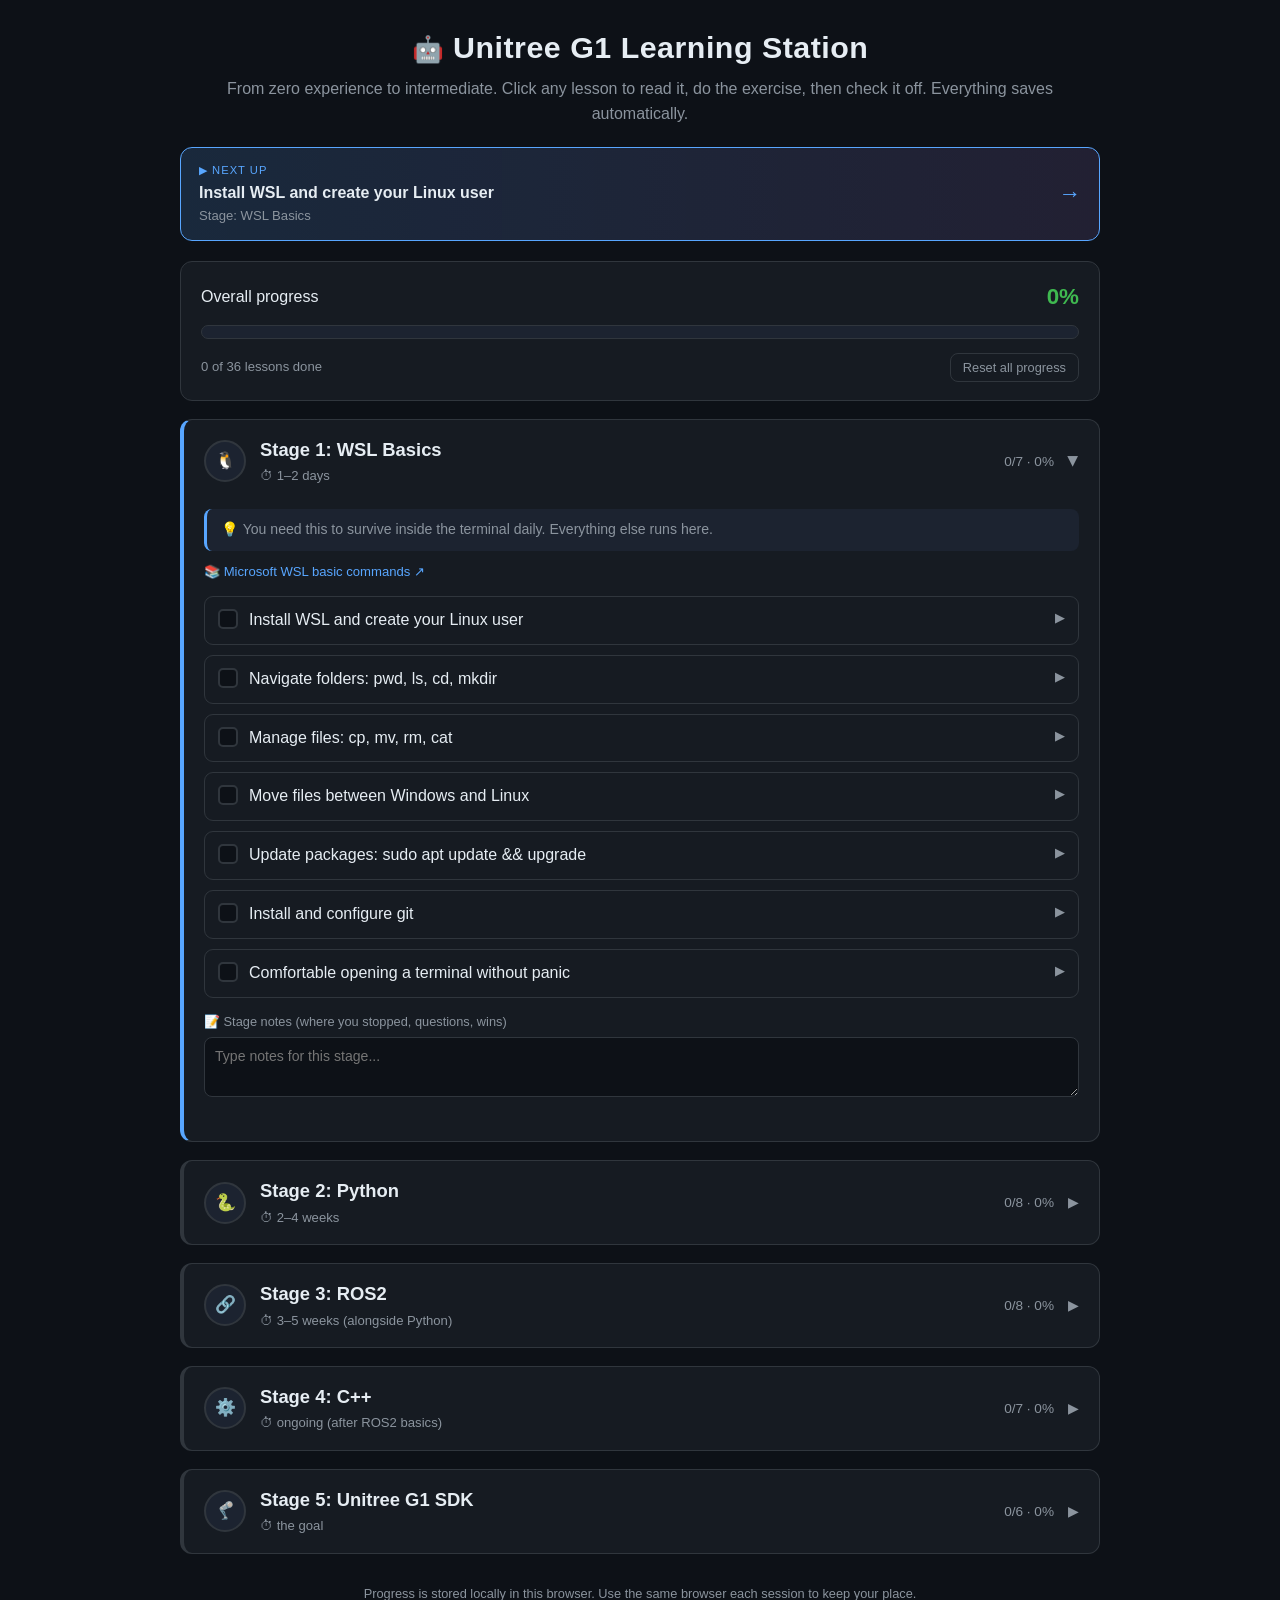
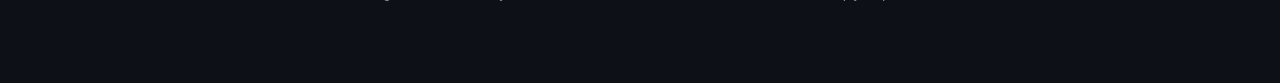
==== learning-station.html @ 1ac7472f "Turn learning station into a full lesson database Each task now expands into a self-contained mini-l" ====
<!DOCTYPE html>
<html lang="en">
<head>
<meta charset="UTF-8">
<meta name="viewport" content="width=device-width, initial-scale=1.0">
<title>Unitree G1 Learning Station</title>
<style>
  :root{
    --bg:#0d1117; --panel:#161b22; --panel2:#1c2330; --border:#30363d;
    --text:#e6edf3; --muted:#8b949e; --accent:#58a6ff; --green:#3fb950;
    --amber:#d29922; --purple:#bc8cff; --red:#f85149;
    --code:#0b0f14;
  }
  *{box-sizing:border-box; margin:0; padding:0;}
  body{
    font-family:-apple-system,Segoe UI,Roboto,Helvetica,Arial,sans-serif;
    background:var(--bg); color:var(--text); line-height:1.55;
    padding:24px 16px 80px;
  }
  .wrap{max-width:920px; margin:0 auto;}
  header{text-align:center; margin-bottom:8px;}
  header h1{font-size:1.9rem; letter-spacing:.5px;}
  header h1 .bot{font-size:1.6rem;}
  header p{color:var(--muted); margin-top:6px;}

  /* Next-up banner */
  .nextup{
    background:linear-gradient(90deg,rgba(88,166,255,.16),rgba(188,140,255,.12));
    border:1px solid var(--accent); border-radius:12px;
    padding:14px 18px; margin:20px 0; display:flex; align-items:center; gap:14px;
    cursor:pointer;
  }
  .nextup:hover{background:linear-gradient(90deg,rgba(88,166,255,.24),rgba(188,140,255,.18));}
  .nextup .tag{font-size:.7rem; letter-spacing:1px; color:var(--accent); text-transform:uppercase;}
  .nextup .what{font-weight:600; margin-top:2px;}
  .nextup .where{color:var(--muted); font-size:.82rem;}
  .nextup .go{margin-left:auto; color:var(--accent); font-size:1.4rem;}

  /* Overall progress */
  .overall{
    background:var(--panel); border:1px solid var(--border);
    border-radius:12px; padding:18px 20px; margin:18px 0;
  }
  .overall .row{display:flex; justify-content:space-between; align-items:center; margin-bottom:10px;}
  .overall .pct{font-size:1.4rem; font-weight:700; color:var(--green);}
  .bar{height:14px; background:var(--panel2); border-radius:8px; overflow:hidden; border:1px solid var(--border);}
  .bar > span{display:block; height:100%; width:0; background:linear-gradient(90deg,var(--green),var(--accent)); transition:width .4s ease;}
  .reset{
    background:transparent; border:1px solid var(--border); color:var(--muted);
    padding:6px 12px; border-radius:8px; cursor:pointer; font-size:.8rem;
  }
  .reset:hover{border-color:var(--red); color:var(--red);}

  /* Stage cards */
  .stage{
    background:var(--panel); border:1px solid var(--border);
    border-radius:12px; margin-bottom:18px; overflow:hidden;
    border-left:4px solid var(--border); transition:border-color .3s;
  }
  .stage.done{border-left-color:var(--green);}
  .stage.active{border-left-color:var(--accent);}
  .stage-head{display:flex; align-items:center; gap:14px; padding:16px 20px; cursor:pointer; user-select:none;}
  .stage-head:hover{background:var(--panel2);}
  .badge{
    flex:none; width:42px; height:42px; border-radius:50%;
    display:flex; align-items:center; justify-content:center;
    font-weight:700; font-size:1.05rem; background:var(--panel2); border:2px solid var(--border);
  }
  .stage.done .badge{background:var(--green); border-color:var(--green); color:#0d1117;}
  .stage-title{flex:1;}
  .stage-title h2{font-size:1.15rem;}
  .stage-title .meta{color:var(--muted); font-size:.82rem; margin-top:2px;}
  .stage-pct{font-size:.85rem; color:var(--muted); font-variant-numeric:tabular-nums;}
  .chev{color:var(--muted); transition:transform .25s; font-size:.9rem;}
  .stage.open .chev{transform:rotate(90deg);}

  .stage-body{display:none; padding:0 20px 18px 20px;}
  .stage.open .stage-body{display:block;}
  .why{
    background:var(--panel2); border-radius:8px; padding:10px 14px;
    font-size:.88rem; color:var(--muted); margin:6px 0 8px;
    border-left:3px solid var(--accent);
  }
  .resource-link{display:inline-block; font-size:.82rem; color:var(--accent); text-decoration:none; margin:0 0 14px;}
  .resource-link:hover{text-decoration:underline;}

  /* Lesson rows */
  .lesson{border:1px solid var(--border); border-radius:9px; margin-bottom:10px; overflow:hidden;}
  .lesson.done{border-color:rgba(63,185,80,.4);}
  .lesson-head{display:flex; align-items:flex-start; gap:11px; padding:11px 13px; cursor:pointer;}
  .lesson-head:hover{background:var(--panel2);}
  .lesson-head input{
    appearance:none; -webkit-appearance:none; flex:none;
    width:20px; height:20px; border:2px solid var(--border); border-radius:5px;
    margin-top:1px; cursor:pointer; position:relative; background:var(--bg);
  }
  .lesson-head input:checked{background:var(--green); border-color:var(--green);}
  .lesson-head input:checked::after{content:"✓"; color:#0d1117; font-weight:700; font-size:.8rem; position:absolute; top:-1px; left:3px;}
  .lesson-head .lt{flex:1; font-weight:500;}
  .lesson.done .lesson-head .lt{color:var(--muted);}
  .lesson-head .lchev{color:var(--muted); font-size:.8rem; transition:transform .2s;}
  .lesson.lopen .lesson-head .lchev{transform:rotate(90deg);}

  .lesson-content{display:none; padding:4px 16px 16px 44px; font-size:.92rem;}
  .lesson.lopen .lesson-content{display:block;}
  .lesson-content h4{font-size:.78rem; text-transform:uppercase; letter-spacing:.5px; color:var(--accent); margin:14px 0 6px;}
  .lesson-content p{margin:6px 0;}
  .lesson-content ul{margin:6px 0 6px 18px;}
  .lesson-content li{margin:3px 0;}
  pre{
    background:var(--code); border:1px solid var(--border); border-radius:7px;
    padding:12px 14px; overflow-x:auto; margin:8px 0; font-size:.85rem; line-height:1.5;
  }
  code{font-family:"SF Mono",Consolas,Monaco,monospace;}
  p code,li code{background:var(--panel2); padding:1px 5px; border-radius:4px; font-size:.85em; color:var(--purple);}
  .try{background:rgba(210,153,34,.1); border-left:3px solid var(--amber); border-radius:6px; padding:9px 13px; margin:10px 0; font-size:.88rem;}
  .try b{color:var(--amber);}
  .llink{font-size:.8rem; color:var(--accent); text-decoration:none;}
  .llink:hover{text-decoration:underline;}

  .log{margin-top:14px;}
  .log label{display:block; font-size:.8rem; color:var(--muted); margin-bottom:6px;}
  .log textarea{
    width:100%; min-height:60px; background:var(--bg); color:var(--text);
    border:1px solid var(--border); border-radius:8px; padding:10px;
    font-family:inherit; font-size:.88rem; resize:vertical;
  }
  .log textarea:focus{outline:none; border-color:var(--accent);}
  .saved{font-size:.75rem; color:var(--green); margin-top:4px; height:14px;}

  footer{text-align:center; color:var(--muted); font-size:.8rem; margin-top:30px;}
  .celebrate{
    text-align:center; padding:14px; border-radius:10px; margin-bottom:18px;
    background:linear-gradient(90deg,rgba(63,185,80,.15),rgba(88,166,255,.15));
    border:1px solid var(--green); display:none;
  }
  .celebrate.show{display:block;}
</style>
</head>
<body>
<div class="wrap">
  <header>
    <h1><span class="bot">🤖</span> Unitree G1 Learning Station</h1>
    <p>From zero experience to intermediate. Click any lesson to read it, do the exercise, then check it off. Everything saves automatically.</p>
  </header>

  <div class="celebrate" id="celebrate">🎉 <strong>All stages complete!</strong> You went from terminal newbie to G1 programmer. Time to build something real.</div>

  <div class="nextup" id="nextup"></div>

  <div class="overall">
    <div class="row">
      <div>Overall progress</div>
      <div class="pct" id="overallPct">0%</div>
    </div>
    <div class="bar"><span id="overallBar"></span></div>
    <div class="row" style="margin-top:14px; margin-bottom:0;">
      <div id="overallMeta" style="color:var(--muted); font-size:.82rem;">0 of 0 lessons done</div>
      <button class="reset" id="resetBtn">Reset all progress</button>
    </div>
  </div>

  <div id="stages"></div>

  <footer>Progress is stored locally in this browser. Use the same browser each session to keep your place.</footer>
</div>

<script>
const ROADMAP = [
{
  id:"wsl", icon:"🐧", title:"WSL Basics", time:"1–2 days",
  why:"You need this to survive inside the terminal daily. Everything else runs here.",
  resource:{label:"Microsoft WSL basic commands", url:"https://learn.microsoft.com/en-us/windows/wsl/basic-commands"},
  tasks:[
    { t:"Install WSL and create your Linux user",
      lesson:`<h4>Concept</h4><p>WSL (Windows Subsystem for Linux) runs a real Linux terminal inside Windows — no virtual machine, no dual boot. One command installs everything.</p>
      <h4>Do it</h4><p>Open <b>PowerShell as Administrator</b> and run:</p>
      <pre><code>wsl --install</code></pre>
      <p>Restart when prompted. Ubuntu opens and asks for a username and password — that's your Linux account (it doesn't have to match Windows). The password stays invisible as you type; that's normal.</p>
      <h4>Verify</h4><pre><code>wsl --status   # should say: Default Version: 2</code></pre>`,
      ex:"Open your new Ubuntu terminal and run <code>whoami</code> — it should print your Linux username.",
      link:{label:"WSL install guide", url:"https://learn.microsoft.com/en-us/windows/wsl/install"} },

    { t:"Navigate folders: pwd, ls, cd, mkdir",
      lesson:`<h4>Concept</h4><p>Linux is a tree of folders starting at <code>/</code> (root). Your home is <code>/home/you</code>, shortened to <code>~</code>. You move around with these four commands.</p>
      <h4>Examples</h4>
      <pre><code>pwd            # print working directory — where am I?
ls             # list what's here
ls -la         # list ALL files (incl. hidden) in long format
cd ~/projects  # change into a folder
cd ..          # go up one level
mkdir notes    # make a new folder</code></pre>
      <p><b>Tip:</b> <code>cd</code> with nothing takes you home. Press <code>Tab</code> to autocomplete names.</p>`,
      ex:"Create a folder <code>robotics</code> in your home, <code>cd</code> into it, and confirm with <code>pwd</code>.",
      link:{label:"Ubuntu command line tutorial", url:"https://ubuntu.com/tutorials/command-line-for-beginners"} },

    { t:"Manage files: cp, mv, rm, cat",
      lesson:`<h4>Concept</h4><p>Create, read, copy, rename, and delete files from the terminal. Linux has <b>no Recycle Bin</b> — <code>rm</code> is permanent.</p>
      <h4>Examples</h4>
      <pre><code>echo "hello" > note.txt   # create a file with text
cat note.txt              # print its contents
cp note.txt backup.txt    # copy
mv note.txt readme.txt    # rename (move)
rm backup.txt             # delete a file
rm -r oldfolder/          # delete a folder + contents (careful!)</code></pre>`,
      ex:"Make a file with your name in it using <code>echo</code>, print it with <code>cat</code>, copy it, then delete the copy.",
      link:{label:"File commands reference", url:"https://ubuntu.com/tutorials/command-line-for-beginners"} },

    { t:"Move files between Windows and Linux",
      lesson:`<h4>Concept</h4><p>You have two file systems at once. Your Windows C: drive is mounted inside Linux at <code>/mnt/c/</code>. Your Linux files are reachable from Windows Explorer at <code>\\\\wsl$\\Ubuntu\\home\\you</code>.</p>
      <h4>Examples</h4>
      <pre><code>ls /mnt/c/Users/YourName/Desktop      # browse Windows Desktop from Linux
cp report.txt /mnt/c/Users/YourName/Desktop/   # copy a file TO Windows
explorer.exe .                        # open current Linux folder in Explorer</code></pre>
      <p><b>Golden rule:</b> keep coding projects in the Linux side (<code>~/</code>) — running tools on <code>/mnt/c/</code> files is much slower.</p>`,
      ex:"Copy a file from your Linux home to your Windows Desktop, then open it in Explorer with <code>explorer.exe .</code>",
      link:{label:"WSL file systems", url:"https://learn.microsoft.com/en-us/windows/wsl/filesystems"} },

    { t:"Update packages: sudo apt update && upgrade",
      lesson:`<h4>Concept</h4><p>Ubuntu installs software with <code>apt</code>. <code>sudo</code> gives temporary admin rights. Do this regularly to stay current and secure.</p>
      <h4>Do it</h4>
      <pre><code>sudo apt update            # refresh the list of available packages
sudo apt upgrade -y        # install all available updates</code></pre>
      <p><code>&&</code> chains commands (run the 2nd only if the 1st succeeds); <code>-y</code> auto-answers "yes".</p>
      <h4>Install something</h4>
      <pre><code>sudo apt install tree -y   # example: a folder-tree viewer
tree                       # try it</code></pre>`,
      ex:"Run the update+upgrade combo, then install <code>tree</code> and run it inside any folder.",
      link:{label:"apt package basics", url:"https://ubuntu.com/server/docs/package-management"} },

    { t:"Install and configure git",
      lesson:`<h4>Concept</h4><p>Git tracks changes to your code and lets you push it to GitHub. You'll use it constantly — for your own projects and to clone the Unitree SDK later.</p>
      <h4>Install (inside WSL)</h4>
      <pre><code>sudo apt update
sudo apt install git -y
git --version          # confirm it worked</code></pre>
      <h4>Configure once</h4><p>Git needs your identity to record who made each commit:</p>
      <pre><code>git config --global user.name "Ivan How"
git config --global user.email "ivanhowmk12@gmail.com"
git config --global init.defaultBranch main</code></pre>
      <h4>First repo</h4>
      <pre><code>mkdir ~/first-repo && cd ~/first-repo
git init               # start tracking this folder
echo "# My project" > README.md
git add README.md      # stage the change
git commit -m "First commit"   # save a snapshot</code></pre>`,
      ex:"Install git, set your name/email, then create a folder, <code>git init</code> it, and make your first commit.",
      link:{label:"Git getting started", url:"https://git-scm.com/book/en/v2/Getting-Started-First-Time-Git-Setup"} },

    { t:"Comfortable opening a terminal without panic",
      lesson:`<h4>Concept</h4><p>Fluency = these reflexes become automatic. Lock in the shortcuts that make the terminal fast.</p>
      <h4>Survival shortcuts</h4>
      <ul>
        <li><code>Ctrl + C</code> — stop a running command</li>
        <li><code>Ctrl + L</code> — clear the screen</li>
        <li><code>Tab</code> — autocomplete; <code>Tab Tab</code> — show options</li>
        <li><b>Up arrow</b> — reuse previous commands</li>
        <li><code>Ctrl + R</code> — search command history</li>
        <li><code>man ls</code> or <code>ls --help</code> — read the manual</li>
      </ul>
      <p>If WSL ever gets stuck, run <code>wsl --shutdown</code> in PowerShell and reopen.</p>`,
      ex:"Without looking it up: go home, make a folder, enter it, create a file, list it, and delete it — all from memory.",
      link:{label:"WSL FAQ", url:"https://learn.microsoft.com/en-us/windows/wsl/faq"} }
  ]
},
{
  id:"python", icon:"🐍", title:"Python", time:"2–4 weeks",
  why:"Most Unitree examples are Python first. Faster to prototype and test on the robot.",
  resource:{label:"Official Python tutorial", url:"https://docs.python.org/3/tutorial/"},
  tasks:[
    { t:"Variables and data types",
      lesson:`<h4>Concept</h4><p>A variable is a labeled box holding a value. Python figures out the type for you.</p>
      <pre><code>name = "Ivan"        # str  (text)
age = 21             # int  (whole number)
height = 1.75        # float (decimal)
is_student = True    # bool (True/False)
scores = [90, 85, 88]          # list (ordered collection)
robot = {"name": "G1", "legs": 2}  # dict (key→value)
print(name, age, robot["name"])</code></pre>
      <p>Run a file with <code>python3 myfile.py</code>.</p>`,
      ex:"Make variables for your name, age, and a list of 3 hobbies. Print them.",
      link:{label:"Python data types", url:"https://docs.python.org/3/tutorial/introduction.html"} },

    { t:"Conditionals: if / elif / else",
      lesson:`<h4>Concept</h4><p>Run different code depending on a condition. Indentation (4 spaces) defines the block — Python is strict about it.</p>
      <pre><code>battery = 35
if battery > 80:
    print("Full power")
elif battery > 20:
    print("Okay, keep going")
else:
    print("Return to charge!")</code></pre>
      <p>Comparisons: <code>==</code> equal, <code>!=</code> not equal, <code>&gt; &lt; &gt;= &lt;=</code>. Combine with <code>and</code>, <code>or</code>, <code>not</code>.</p>`,
      ex:"Write a program that reads a number and prints whether it's positive, negative, or zero.",
      link:{label:"Control flow", url:"https://docs.python.org/3/tutorial/controlflow.html"} },

    { t:"Loops: for and while",
      lesson:`<h4>Concept</h4><p>Repeat actions. <code>for</code> walks over a collection; <code>while</code> repeats until a condition is false.</p>
      <pre><code>for i in range(5):        # 0,1,2,3,4
    print("step", i)

for hobby in ["chess", "code"]:
    print(hobby)

count = 3
while count > 0:
    print(count)
    count = count - 1     # must change, or it loops forever!</code></pre>`,
      ex:"Use a <code>for</code> loop to print the squares of numbers 1 through 10.",
      link:{label:"Loops & range", url:"https://docs.python.org/3/tutorial/controlflow.html#for-statements"} },

    { t:"Functions: define, arguments, return",
      lesson:`<h4>Concept</h4><p>A function is reusable code with a name. It takes inputs (arguments) and can give back a result (return).</p>
      <pre><code>def greet(name):
    return "Hello, " + name

def add(a, b):
    return a + b

print(greet("Ivan"))     # Hello, Ivan
total = add(3, 4)        # total = 7
print(total)</code></pre>
      <p>Functions keep code DRY (Don't Repeat Yourself) — write once, call many times.</p>`,
      ex:"Write a function <code>area(width, height)</code> that returns width × height, and call it with a few values.",
      link:{label:"Defining functions", url:"https://docs.python.org/3/tutorial/controlflow.html#defining-functions"} },

    { t:"Classes and objects (OOP basics)",
      lesson:`<h4>Concept</h4><p>A class is a blueprint; an object is one built from it. This is how ROS2 nodes and SDK robots are structured, so it matters.</p>
      <pre><code>class Robot:
    def __init__(self, name, legs):   # constructor
        self.name = name              # attribute
        self.legs = legs

    def walk(self):                   # method
        print(self.name, "is walking on", self.legs, "legs")

g1 = Robot("G1", 2)   # create an object
g1.walk()             # G1 is walking on 2 legs</code></pre>
      <p><code>self</code> refers to the specific object. <code>__init__</code> runs automatically when you create one.</p>`,
      ex:"Make a <code>Dog</code> class with a name and a <code>bark()</code> method. Create two dogs and make them bark.",
      link:{label:"Classes", url:"https://docs.python.org/3/tutorial/classes.html"} },

    { t:"Imports, modules, and pip",
      lesson:`<h4>Concept</h4><p>Reuse other people's code. <code>import</code> brings in modules; <code>pip</code> installs new packages from the internet.</p>
      <pre><code>import math
print(math.sqrt(16))     # 4.0

from random import randint
print(randint(1, 6))     # random dice roll</code></pre>
      <p>Install a package (in the terminal, not Python):</p>
      <pre><code>pip3 install numpy
# then in Python:  import numpy as np</code></pre>
      <p><b>Best practice:</b> use a virtual environment per project: <code>python3 -m venv .venv && source .venv/bin/activate</code></p>`,
      ex:"Install <code>numpy</code> with pip, then use it to create an array and print its sum.",
      link:{label:"Modules", url:"https://docs.python.org/3/tutorial/modules.html"} },

    { t:"Files and error handling",
      lesson:`<h4>Concept</h4><p>Read/write files, and handle things that can go wrong without crashing.</p>
      <pre><code># write
with open("log.txt", "w") as f:
    f.write("session 1\\n")

# read
with open("log.txt") as f:
    print(f.read())

# handle errors
try:
    value = int("not a number")
except ValueError:
    print("That wasn't a number!")</code></pre>
      <p><code>with</code> auto-closes the file. <code>try/except</code> catches errors so your program keeps running.</p>`,
      ex:"Write 3 lines to a file, read them back, then wrap a risky <code>int()</code> call in try/except.",
      link:{label:"Files & errors", url:"https://docs.python.org/3/tutorial/inputoutput.html"} },

    { t:"Capstone: a script that runs end-to-end",
      lesson:`<h4>Goal</h4><p>Tie it all together. Build a small program using variables, a function, a loop, a class, and file I/O.</p>
      <h4>Idea: a mini "robot battery tracker"</h4>
      <pre><code>class Battery:
    def __init__(self, level):
        self.level = level
    def drain(self, amount):
        self.level = max(0, self.level - amount)

bat = Battery(100)
with open("battery_log.txt", "w") as f:
    for step in range(5):
        bat.drain(15)
        line = f"step {step}: {bat.level}%"
        print(line)
        f.write(line + "\\n")</code></pre>`,
      ex:"Build the battery tracker (or your own idea) end-to-end. Confirm the log file is written correctly.",
      link:{label:"Python tutorial index", url:"https://docs.python.org/3/tutorial/"} }
  ]
},
{
  id:"ros2", icon:"🔗", title:"ROS2", time:"3–5 weeks (alongside Python)",
  why:"Start ROS2 after basic Python — the tutorials use Python heavily. This is how robot software talks to itself.",
  resource:{label:"ROS2 official tutorials", url:"https://docs.ros.org/en/jazzy/Tutorials.html"},
  tasks:[
    { t:"Concepts: nodes and the graph",
      lesson:`<h4>Concept</h4><p>A ROS2 system is many small programs called <b>nodes</b>, each doing one job (read a sensor, plan a path, drive a motor). Together they form the <b>computation graph</b>. They talk over the network without knowing about each other directly.</p>
      <h4>First commands</h4>
      <pre><code>source /opt/ros/jazzy/setup.bash   # load ROS2 into your terminal
ros2 run demo_nodes_cpp talker     # a node that publishes messages
# in another terminal:
ros2 run demo_nodes_py listener    # a node that receives them
ros2 node list                     # see running nodes</code></pre>`,
      ex:"Run the talker and listener demo in two terminals and watch them communicate. Then run <code>ros2 node list</code>.",
      link:{label:"Nodes tutorial", url:"https://docs.ros.org/en/jazzy/Tutorials/Beginner-CLI-Tools/Understanding-ROS2-Nodes/Understanding-ROS2-Nodes.html"} },

    { t:"Topics: how data flows",
      lesson:`<h4>Concept</h4><p>Nodes share data over named channels called <b>topics</b>. A node <b>publishes</b> to a topic; others <b>subscribe</b>. Like a radio station: broadcast on a frequency, anyone tuned in receives it.</p>
      <pre><code>ros2 topic list                    # all active topics
ros2 topic echo /chatter           # print messages on a topic
ros2 topic info /chatter           # type + publisher/subscriber count
ros2 topic hz /chatter             # how fast it's publishing</code></pre>`,
      ex:"With the talker running, list topics, then <code>echo</code> the chatter topic to watch messages stream by.",
      link:{label:"Topics tutorial", url:"https://docs.ros.org/en/jazzy/Tutorials/Beginner-CLI-Tools/Understanding-ROS2-Topics/Understanding-ROS2-Topics.html"} },

    { t:"Write a Publisher node (Python)",
      lesson:`<h4>Concept</h4><p>Now you write a node. It inherits from <code>Node</code> (remember classes?) and publishes a string on a timer.</p>
      <pre><code>import rclpy
from rclpy.node import Node
from std_msgs.msg import String

class Talker(Node):
    def __init__(self):
        super().__init__("talker")
        self.pub = self.create_publisher(String, "chatter", 10)
        self.create_timer(1.0, self.tick)   # call tick() every 1s
    def tick(self):
        msg = String()
        msg.data = "hello from Ivan"
        self.pub.publish(msg)

def main():
    rclpy.init()
    rclpy.spin(Talker())

if __name__ == "__main__":
    main()</code></pre>`,
      ex:"Type out this publisher, run it, and confirm with <code>ros2 topic echo /chatter</code> in another terminal.",
      link:{label:"Writing a publisher", url:"https://docs.ros.org/en/jazzy/Tutorials/Beginner-Client-Libraries/Writing-A-Simple-Py-Publisher-And-Subscriber.html"} },

    { t:"Write a Subscriber node (Python)",
      lesson:`<h4>Concept</h4><p>The mirror image: subscribe to a topic and run a callback whenever a message arrives.</p>
      <pre><code>import rclpy
from rclpy.node import Node
from std_msgs.msg import String

class Listener(Node):
    def __init__(self):
        super().__init__("listener")
        self.create_subscription(String, "chatter", self.on_msg, 10)
    def on_msg(self, msg):
        self.get_logger().info("Got: " + msg.data)

def main():
    rclpy.init()
    rclpy.spin(Listener())

if __name__ == "__main__":
    main()</code></pre>`,
      ex:"Run your publisher and this subscriber together. Confirm the listener logs each message.",
      link:{label:"Writing a subscriber", url:"https://docs.ros.org/en/jazzy/Tutorials/Beginner-Client-Libraries/Writing-A-Simple-Py-Publisher-And-Subscriber.html"} },

    { t:"Services and parameters",
      lesson:`<h4>Concept</h4><p><b>Topics</b> stream continuously. <b>Services</b> are request→response (ask once, get one answer). <b>Parameters</b> are configurable settings on a node (like a max speed you can tune at runtime).</p>
      <pre><code>ros2 service list
ros2 service call /add_two_ints example_interfaces/srv/AddTwoInts "{a: 2, b: 3}"

ros2 param list
ros2 param get /some_node max_speed
ros2 param set /some_node max_speed 1.5</code></pre>`,
      ex:"List services and parameters in a running demo, and call one service from the command line.",
      link:{label:"Services tutorial", url:"https://docs.ros.org/en/jazzy/Tutorials/Beginner-CLI-Tools/Understanding-ROS2-Services/Understanding-ROS2-Services.html"} },

    { t:"Build a package with colcon",
      lesson:`<h4>Concept</h4><p>Real ROS2 code lives in <b>packages</b> inside a <b>workspace</b>, built with <code>colcon</code>.</p>
      <pre><code>mkdir -p ~/ros2_ws/src && cd ~/ros2_ws/src
ros2 pkg create --build-type ament_python my_pkg
cd ~/ros2_ws
colcon build                    # compile the workspace
source install/setup.bash       # make your package usable
ros2 run my_pkg my_node</code></pre>
      <p>Put your talker/listener into this package's folder and register them in <code>setup.py</code>.</p>`,
      ex:"Create a workspace and package, move your publisher into it, build with colcon, and run it via <code>ros2 run</code>.",
      link:{label:"Creating a package", url:"https://docs.ros.org/en/jazzy/Tutorials/Beginner-Client-Libraries/Creating-Your-First-ROS2-Package.html"} },

    { t:"Visualize with rqt_graph and echo",
      lesson:`<h4>Concept</h4><p>Seeing the graph makes debugging click. <code>rqt_graph</code> draws every node and topic connection.</p>
      <pre><code>rqt_graph                  # visual map of nodes ↔ topics
ros2 topic echo /chatter   # raw message stream
ros2 node info /talker     # what a node publishes/subscribes</code></pre>
      <p>When something "isn't working", the graph usually shows the missing connection instantly.</p>`,
      ex:"Run your publisher + subscriber, open <code>rqt_graph</code>, and find your two nodes connected by the topic.",
      link:{label:"rqt_graph", url:"https://docs.ros.org/en/jazzy/Tutorials/Beginner-CLI-Tools/Understanding-ROS2-Topics/Understanding-ROS2-Topics.html"} },

    { t:"Capstone: a complete pub/sub system you wrote",
      lesson:`<h4>Goal</h4><p>Prove you can build a working ROS2 system from scratch, in your own package.</p>
      <ul>
        <li>A publisher node sending a custom message (e.g. a fake "sensor" number that changes each tick)</li>
        <li>A subscriber node that reacts to it (e.g. prints a warning when the value crosses a threshold)</li>
        <li>Both built with colcon and launched with <code>ros2 run</code></li>
        <li>Verified visually in <code>rqt_graph</code></li>
      </ul>
      <p>This pattern — sense, decide, act — is exactly how you'll later read robot state and send commands.</p>`,
      ex:"Build and run the full sensor→reactor system in your own package. Confirm it works end-to-end.",
      link:{label:"Beginner tutorials hub", url:"https://docs.ros.org/en/jazzy/Tutorials.html"} }
  ]
},
{
  id:"cpp", icon:"⚙️", title:"C++", time:"ongoing (after ROS2 basics)",
  why:"Needed for low-level motor control and performance. unitree_sdk2 is C++ based. Concepts carry over from Python.",
  resource:{label:"learncpp.com", url:"https://www.learncpp.com/"},
  tasks:[
    { t:"Compile and run a hello-world",
      lesson:`<h4>Concept</h4><p>Unlike Python, C++ must be <b>compiled</b> into a binary before it runs. That extra step is what makes it fast.</p>
      <h4>Install the compiler (WSL)</h4>
      <pre><code>sudo apt install build-essential -y   # gives you g++</code></pre>
      <h4>hello.cpp</h4>
      <pre><code>#include &lt;iostream&gt;

int main() {
    std::cout &lt;&lt; "Hello, C++!" &lt;&lt; std::endl;
    return 0;
}</code></pre>
      <h4>Build & run</h4>
      <pre><code>g++ hello.cpp -o hello   # compile into a program called "hello"
./hello                  # run it</code></pre>`,
      ex:"Install build-essential, write hello.cpp, compile it, and run the binary.",
      link:{label:"Your first program", url:"https://www.learncpp.com/cpp-tutorial/introduction-to-cpp-development/"} },

    { t:"Types, variables, pointers & references",
      lesson:`<h4>Concept</h4><p>C++ types are explicit. A <b>pointer</b> holds a memory address; a <b>reference</b> is an alias. This is the biggest jump from Python.</p>
      <pre><code>int age = 21;            // explicit type
double height = 1.75;
int* p = &age;           // p holds the ADDRESS of age
std::cout &lt;&lt; *p;         // * = "value at that address" → 21

int& ref = age;          // ref is another name for age
ref = 30;                // age is now 30</code></pre>
      <p>Pointers/references let you pass big data without copying — critical for performance and motor control.</p>`,
      ex:"Make an int, a pointer to it, and a reference. Change the value through each and print it.",
      link:{label:"Pointers", url:"https://www.learncpp.com/cpp-tutorial/introduction-to-pointers/"} },

    { t:"Functions and headers (.h / .cpp)",
      lesson:`<h4>Concept</h4><p>C++ splits code: a <b>header</b> (<code>.h</code>) declares what exists; a <b>source</b> (<code>.cpp</code>) defines it. This keeps big projects organized.</p>
      <pre><code>// math.h
int add(int a, int b);

// math.cpp
#include "math.h"
int add(int a, int b) { return a + b; }

// main.cpp
#include &lt;iostream&gt;
#include "math.h"
int main() { std::cout &lt;&lt; add(2, 3); }</code></pre>
      <pre><code>g++ main.cpp math.cpp -o app   # compile both together</code></pre>`,
      ex:"Split an <code>add</code> and <code>multiply</code> function into math.h/math.cpp, use them from main.cpp, and compile.",
      link:{label:"Header files", url:"https://www.learncpp.com/cpp-tutorial/header-files/"} },

    { t:"Classes, constructors, methods",
      lesson:`<h4>Concept</h4><p>Same idea as Python classes, stricter syntax. You declare member variables and methods, with <code>public</code>/<code>private</code> access.</p>
      <pre><code>class Robot {
public:
    Robot(std::string n) : name(n) {}   // constructor
    void walk() { std::cout &lt;&lt; name &lt;&lt; " walks\\n"; }
private:
    std::string name;                   // hidden from outside
};

int main() {
    Robot g1("G1");
    g1.walk();
}</code></pre>`,
      ex:"Write a <code>Counter</code> class with a private count, an <code>increment()</code> method, and a <code>get()</code> method.",
      link:{label:"Classes intro", url:"https://www.learncpp.com/cpp-tutorial/introduction-to-classes/"} },

    { t:"Standard library: vector, string, map",
      lesson:`<h4>Concept</h4><p>The STL gives you ready-made containers. <code>vector</code> = resizable array, <code>string</code> = text, <code>map</code> = key→value (like a Python dict).</p>
      <pre><code>#include &lt;vector&gt;
#include &lt;string&gt;
#include &lt;map&gt;

std::vector&lt;int&gt; nums = {1, 2, 3};
nums.push_back(4);                 // add to end

std::map&lt;std::string, int&gt; legs;
legs["G1"] = 2;

for (int n : nums) std::cout &lt;&lt; n &lt;&lt; " ";   // range-based loop</code></pre>`,
      ex:"Make a vector of 5 numbers, loop over it to compute the sum, and store the result in a map.",
      link:{label:"std::vector", url:"https://www.learncpp.com/cpp-tutorial/introduction-to-stdvector-and-list-constructors/"} },

    { t:"CMake basics: build a project",
      lesson:`<h4>Concept</h4><p>Compiling by hand gets painful fast. <b>CMake</b> describes how to build, so one command compiles everything. ROS2 and unitree_sdk2 both use it.</p>
      <pre><code># CMakeLists.txt
cmake_minimum_required(VERSION 3.10)
project(MyApp)
add_executable(app main.cpp math.cpp)</code></pre>
      <pre><code>mkdir build && cd build
cmake ..        # generate build files
make            # compile
./app           # run</code></pre>`,
      ex:"Take your multi-file project from the headers lesson and build it with a CMakeLists.txt instead of calling g++ directly.",
      link:{label:"CMake tutorial", url:"https://cmake.org/cmake/help/latest/guide/tutorial/index.html"} },

    { t:"Capstone: write a ROS2 C++ node",
      lesson:`<h4>Goal</h4><p>Bridge both worlds: rebuild your Python publisher in C++. This is the exact skill the SDK needs.</p>
      <pre><code>#include "rclcpp/rclcpp.hpp"
#include "std_msgs/msg/string.hpp"

class Talker : public rclcpp::Node {
public:
  Talker() : Node("talker") {
    pub_ = create_publisher&lt;std_msgs::msg::String&gt;("chatter", 10);
    timer_ = create_wall_timer(std::chrono::seconds(1), [this](){
      std_msgs::msg::String m; m.data = "hi from C++";
      pub_-&gt;publish(m);
    });
  }
private:
  rclcpp::Publisher&lt;std_msgs::msg::String&gt;::SharedPtr pub_;
  rclcpp::TimerBase::SharedPtr timer_;
};

int main(int argc, char** argv){
  rclcpp::init(argc, argv);
  rclcpp::spin(std::make_shared&lt;Talker&gt;());
}</code></pre>
      <p>Build it in a <code>ament_cmake</code> package. Compare it line-by-line with your Python version — same shape, different syntax.</p>`,
      ex:"Build and run this C++ publisher in a colcon package, and verify with <code>ros2 topic echo /chatter</code>.",
      link:{label:"C++ pub/sub tutorial", url:"https://docs.ros.org/en/jazzy/Tutorials/Beginner-Client-Libraries/Writing-A-Simple-Cpp-Publisher-And-Subscriber.html"} }
  ]
},
{
  id:"g1sdk", icon:"🦿", title:"Unitree G1 SDK", time:"the goal",
  why:"Everything above leads here. Now you control the robot directly with unitree_sdk2.",
  resource:{label:"unitree_sdk2 on GitHub", url:"https://github.com/unitreerobotics/unitree_sdk2"},
  tasks:[
    { t:"Clone and build unitree_sdk2",
      lesson:`<h4>Concept</h4><p>The SDK is the C++ library that talks to the G1's motors and sensors. You clone it with git and build it with CMake — both skills you already have.</p>
      <pre><code>cd ~
git clone https://github.com/unitreerobotics/unitree_sdk2.git
cd unitree_sdk2
mkdir build && cd build
cmake ..
make</code></pre>
      <p>If it asks for dependencies, install them with <code>apt</code>. Read the repo's README — it lists exact requirements.</p>`,
      ex:"Clone the SDK and build it successfully. Resolve any missing-dependency errors using apt.",
      link:{label:"unitree_sdk2 README", url:"https://github.com/unitreerobotics/unitree_sdk2"} },

    { t:"Connect to the G1 and read robot state",
      lesson:`<h4>Concept</h4><p>The robot communicates over Ethernet using DDS (the same messaging tech under ROS2). First step is always to <b>read</b> before you write — subscribe to the robot's state to confirm the link works.</p>
      <ul>
        <li>Connect the network cable and set your PC's IP to the same subnet as the robot (the README gives the address).</li>
        <li>Run a read-only state example — it prints joint positions, IMU data, battery, etc.</li>
        <li>Seeing live numbers change as you move the robot = connection confirmed.</li>
      </ul>
      <p><b>Safety:</b> keep the robot on a stand or hung up for all early tests.</p>`,
      ex:"Connect to the G1, run a state-reading example, and watch real sensor values stream in.",
      link:{label:"SDK examples folder", url:"https://github.com/unitreerobotics/unitree_sdk2/tree/main/example"} },

    { t:"Run a provided high-level example",
      lesson:`<h4>Concept</h4><p>The SDK ships with example programs. <b>High-level</b> control sends whole-body commands ("stand", "walk forward") — the robot handles balance. Always start here before low-level.</p>
      <ul>
        <li>Pick a high-level locomotion example from the <code>example/</code> folder.</li>
        <li>Read the code first — identify where it connects, what command it sends, and the safety limits.</li>
        <li>Run it with the robot safely supported, ready to hit the emergency stop.</li>
      </ul>`,
      ex:"Run one official high-level example and watch the robot respond. Note exactly which function sends the command.",
      link:{label:"Unitree docs", url:"https://support.unitree.com/home/en/developer"} },

    { t:"Send a basic command safely",
      lesson:`<h4>Concept</h4><p>Now you modify an example to send your own command — but small and safe. The control flow mirrors ROS2: build a command message, set its fields, publish it on a loop.</p>
      <ul>
        <li>Start from a working example so the boilerplate is correct.</li>
        <li>Change one thing: a small target (e.g. a gentle posture shift), within documented limits.</li>
        <li>Send it in a controlled loop. Stay near the e-stop.</li>
      </ul>
      <p>This is the moment your Python/ROS2/C++ skills become real robot motion.</p>`,
      ex:"Modify an example to send one small, safe command of your own and observe the robot execute it.",
      link:{label:"SDK examples", url:"https://github.com/unitreerobotics/unitree_sdk2/tree/main/example"} },

    { t:"Understand the control loop and safety limits",
      lesson:`<h4>Concept</h4><p>Real robot control runs a tight <b>loop</b>: read state → compute command → send command → repeat, often hundreds of times per second. Understanding it is what separates copying examples from engineering.</p>
      <ul>
        <li><b>Loop rate:</b> low-level control needs a fast, steady frequency. Late commands = unstable robot.</li>
        <li><b>Limits:</b> joint angle, velocity, and torque limits exist to protect the hardware and you. Never exceed them.</li>
        <li><b>Failsafe:</b> always have an emergency stop and a "go limp / damping" command ready.</li>
      </ul>`,
      ex:"In an example, find the control loop and its rate, and locate where joint/torque limits are enforced. Write notes on each.",
      link:{label:"Developer support", url:"https://support.unitree.com/home/en/developer"} },

    { t:"Capstone: your own first control program",
      lesson:`<h4>Goal</h4><p>Write a small, original program from scratch that does something useful and safe on the G1 — your graduation project.</p>
      <ul>
        <li>Reads robot state (e.g. an IMU or joint value)</li>
        <li>Makes a decision based on it (your logic — the sense→decide→act loop from ROS2)</li>
        <li>Sends a safe command in response, within all limits</li>
        <li>Runs in a clean control loop with a working emergency stop</li>
      </ul>
      <p>Commit it to git and push to your GitHub. You're now programming a humanoid robot.</p>`,
      ex:"Design, build, and safely run an original sense→decide→act program on the G1. Commit it to a git repo.",
      link:{label:"unitree_sdk2 repo", url:"https://github.com/unitreerobotics/unitree_sdk2"} }
  ]
}
];

const KEY = "g1-learning-station-v2";
function loadState(){ try{return JSON.parse(localStorage.getItem(KEY))||{};}catch(e){return {};} }
function saveState(s){ localStorage.setItem(KEY, JSON.stringify(s)); }
let state = loadState();

const stagesEl = document.getElementById("stages");
function taskKey(sid,i){ return sid+":"+i; }

function findNext(){
  for(const stage of ROADMAP){
    for(let i=0;i<stage.tasks.length;i++){
      if(!state[taskKey(stage.id,i)]) return {stage, i};
    }
  }
  return null;
}

function render(){
  stagesEl.innerHTML="";
  let totalAll=0, doneAll=0;
  const next = findNext();

  // next-up banner
  const nu = document.getElementById("nextup");
  if(next){
    nu.style.display="flex";
    nu.innerHTML = `<div><div class="tag">▶ Next up</div>
      <div class="what">${next.stage.tasks[next.i].t}</div>
      <div class="where">Stage: ${next.stage.title}</div></div>
      <div class="go">→</div>`;
    nu.onclick = ()=>{
      state["open:"+next.stage.id]=true;
      state["lopen:"+taskKey(next.stage.id,next.i)]=true;
      saveState(state); render();
      const el = document.getElementById("lesson-"+taskKey(next.stage.id,next.i));
      if(el) el.scrollIntoView({behavior:"smooth", block:"center"});
    };
  } else { nu.style.display="none"; }

  let firstIncompleteFound=false;
  ROADMAP.forEach((stage,sIdx)=>{
    const total=stage.tasks.length; let done=0;
    stage.tasks.forEach((_,i)=>{ if(state[taskKey(stage.id,i)]) done++; });
    totalAll+=total; doneAll+=done;
    const complete = done===total;
    const isActive = !complete && !firstIncompleteFound;
    if(isActive) firstIncompleteFound=true;

    const card=document.createElement("div");
    card.className="stage"+(complete?" done":"")+(isActive?" active":"");
    const openKey="open:"+stage.id;
    const isOpen = state[openKey]!==undefined ? state[openKey] : isActive;
    if(isOpen) card.classList.add("open");
    const pct = total?Math.round(done/total*100):0;

    card.innerHTML=`
      <div class="stage-head">
        <div class="badge">${complete?"✓":stage.icon}</div>
        <div class="stage-title">
          <h2>Stage ${sIdx+1}: ${stage.title}</h2>
          <div class="meta">⏱ ${stage.time}</div>
        </div>
        <div class="stage-pct">${done}/${total} · ${pct}%</div>
        <div class="chev">▶</div>
      </div>
      <div class="stage-body">
        <div class="why">💡 ${stage.why}</div>
        <a class="resource-link" href="${stage.resource.url}" target="_blank" rel="noopener">📚 ${stage.resource.label} ↗</a>
        <div class="lessons"></div>
        <div class="log">
          <label>📝 Stage notes (where you stopped, questions, wins)</label>
          <textarea placeholder="Type notes for this stage...">${(state["notes:"+stage.id]||"").replace(/</g,"&lt;")}</textarea>
          <div class="saved"></div>
        </div>
      </div>`;

    card.querySelector(".stage-head").addEventListener("click",()=>{
      const nowOpen=!card.classList.contains("open");
      state[openKey]=nowOpen; saveState(state);
      card.classList.toggle("open");
    });

    const lessonsEl = card.querySelector(".lessons");
    stage.tasks.forEach((task,i)=>{
      const checked = !!state[taskKey(stage.id,i)];
      const lopenKey="lopen:"+taskKey(stage.id,i);
      const lopen = !!state[lopenKey];
      const row=document.createElement("div");
      row.className="lesson"+(checked?" done":"")+(lopen?" lopen":"");
      row.id="lesson-"+taskKey(stage.id,i);
      const cid="cb-"+stage.id+"-"+i;
      row.innerHTML=`
        <div class="lesson-head">
          <input type="checkbox" id="${cid}" ${checked?"checked":""}>
          <div class="lt">${task.t}</div>
          <div class="lchev">▶</div>
        </div>
        <div class="lesson-content">
          ${task.lesson}
          <div class="try"><b>🛠 Try it:</b> ${task.ex}</div>
          <a class="llink" href="${task.link.url}" target="_blank" rel="noopener">🔗 ${task.link.label} ↗</a>
        </div>`;

      // checkbox toggles done (and doesn't toggle the panel)
      const cb=row.querySelector("input");
      cb.addEventListener("click",(e)=>e.stopPropagation());
      cb.addEventListener("change",(e)=>{
        state[taskKey(stage.id,i)]=e.target.checked; saveState(state); render();
      });
      // clicking the row header toggles the lesson open
      row.querySelector(".lesson-head").addEventListener("click",(e)=>{
        if(e.target===cb) return;
        const nowOpen=!row.classList.contains("lopen");
        state[lopenKey]=nowOpen; saveState(state);
        row.classList.toggle("lopen");
      });
      lessonsEl.appendChild(row);
    });

    const ta=card.querySelector("textarea");
    const savedEl=card.querySelector(".saved");
    let t;
    ta.addEventListener("input",()=>{
      state["notes:"+stage.id]=ta.value; saveState(state);
      savedEl.textContent="saved ✓";
      clearTimeout(t); t=setTimeout(()=>savedEl.textContent="",1200);
    });

    stagesEl.appendChild(card);
  });

  const pctAll = totalAll?Math.round(doneAll/totalAll*100):0;
  document.getElementById("overallPct").textContent=pctAll+"%";
  document.getElementById("overallBar").style.width=pctAll+"%";
  document.getElementById("overallMeta").textContent=doneAll+" of "+totalAll+" lessons done";
  document.getElementById("celebrate").classList.toggle("show", pctAll===100);
}

document.getElementById("resetBtn").addEventListener("click",()=>{
  if(confirm("Reset ALL progress and notes? This cannot be undone.")){
    state={}; saveState(state); render();
  }
});

render();
</script>
</body>
</html>
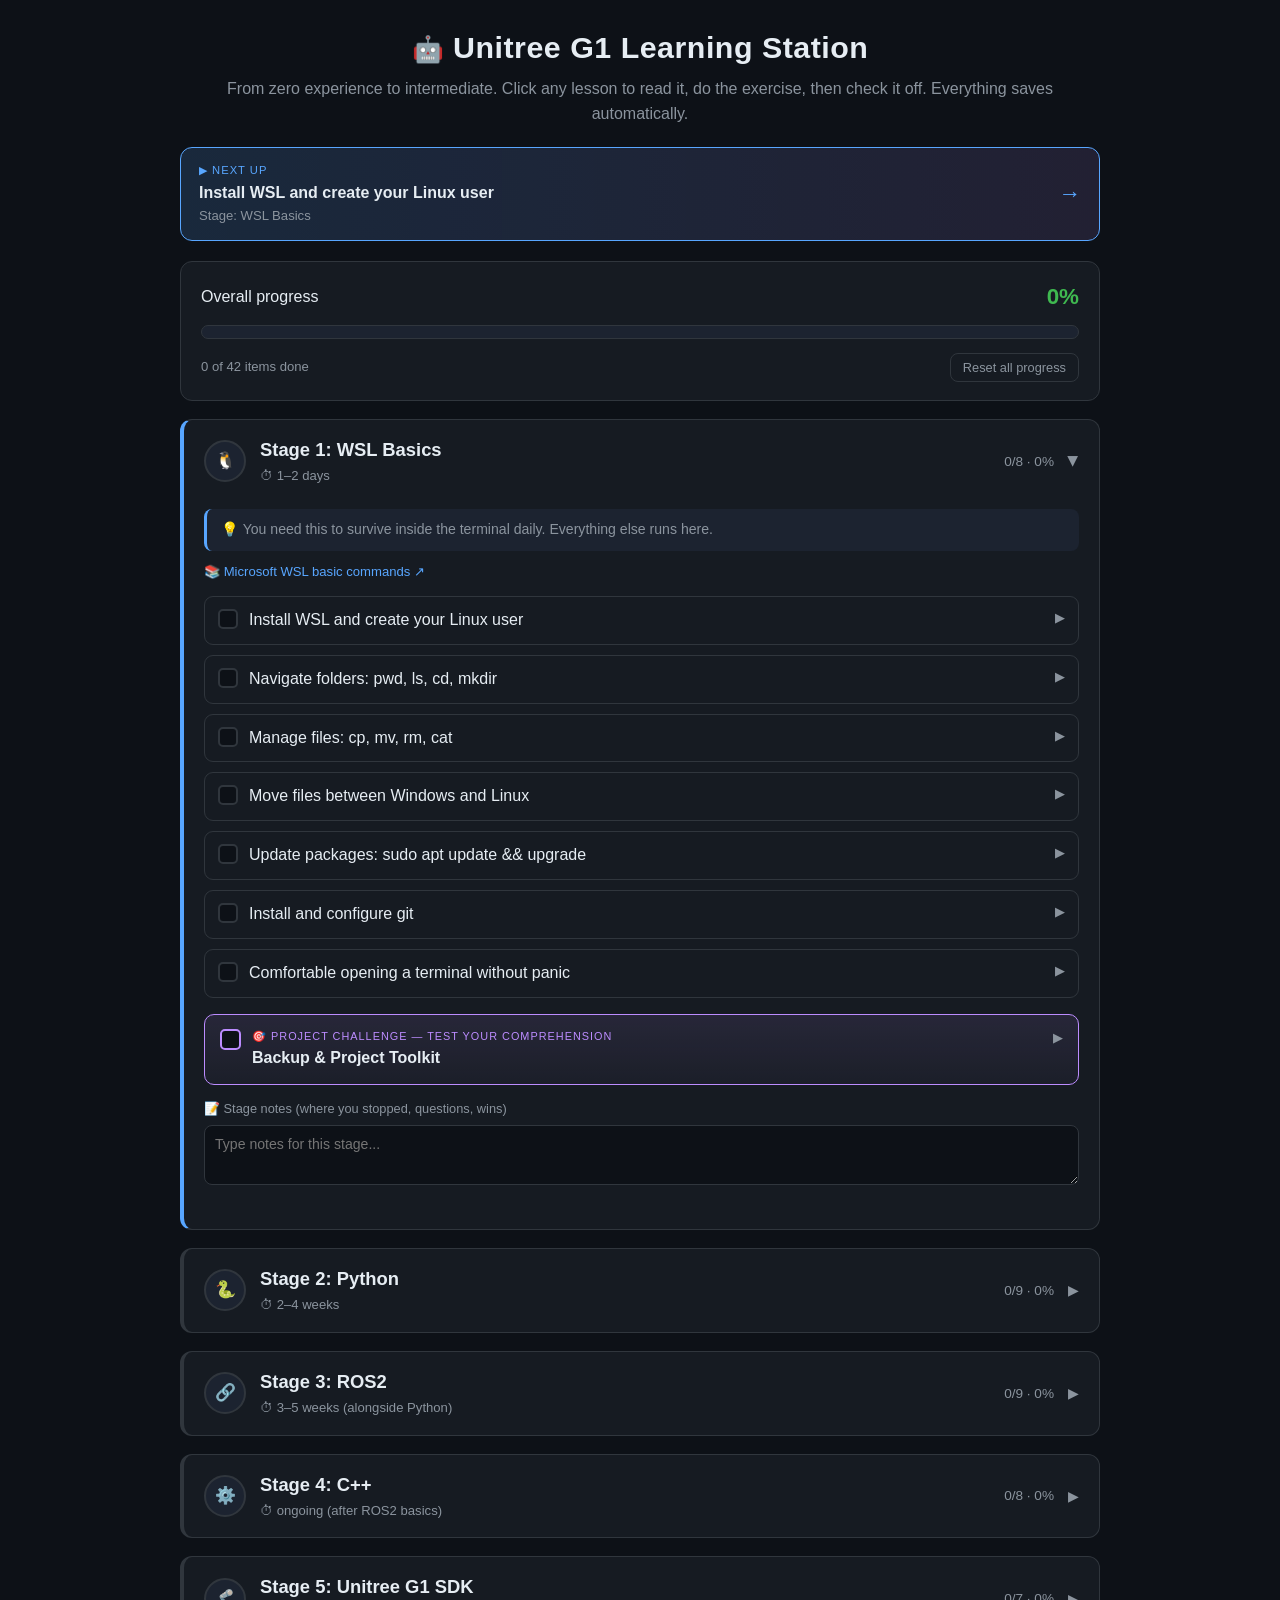
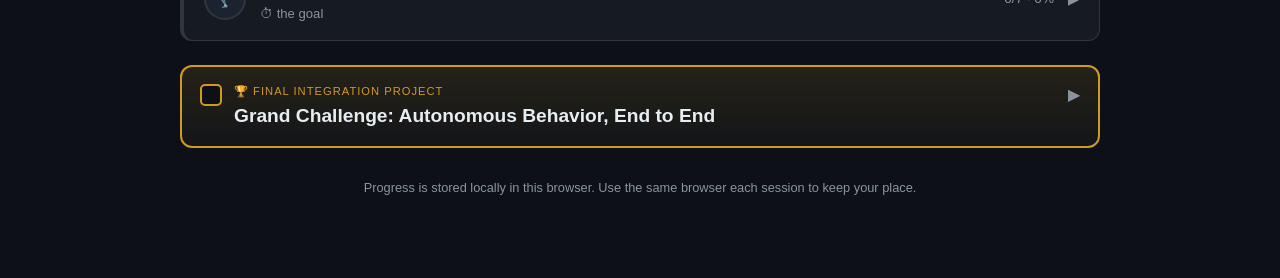
==== commit f4ca0229: "Add comprehension-testing project challenges Each stage now ends with a Project Challenge that force" ====
--- a/learning-station.html
+++ b/learning-station.html
@@ -117,6 +117,59 @@
   .try b{color:var(--amber);}
   .llink{font-size:.8rem; color:var(--accent); text-decoration:none;}
   .llink:hover{text-decoration:underline;}
+
+  /* Project challenge card */
+  .project{
+    border:1px solid var(--purple); border-radius:10px; margin:16px 0 4px;
+    background:linear-gradient(180deg,rgba(188,140,255,.10),rgba(188,140,255,.03));
+    overflow:hidden;
+  }
+  .project.done{border-color:var(--green);}
+  .project-head{display:flex; align-items:flex-start; gap:11px; padding:13px 15px; cursor:pointer;}
+  .project-head:hover{background:rgba(188,140,255,.08);}
+  .project-head input{
+    appearance:none; -webkit-appearance:none; flex:none;
+    width:21px; height:21px; border:2px solid var(--purple); border-radius:5px;
+    margin-top:1px; cursor:pointer; position:relative; background:var(--bg);
+  }
+  .project-head input:checked{background:var(--green); border-color:var(--green);}
+  .project-head input:checked::after{content:"✓"; color:#0d1117; font-weight:700; font-size:.85rem; position:absolute; top:-1px; left:4px;}
+  .project-head .pt{flex:1;}
+  .project-head .pt .ptag{font-size:.68rem; letter-spacing:1px; text-transform:uppercase; color:var(--purple);}
+  .project-head .pt .pname{font-weight:600; margin-top:2px;}
+  .project.done .pt .pname{color:var(--muted);}
+  .project-head .pchev{color:var(--muted); font-size:.8rem; transition:transform .2s;}
+  .project.popen .pchev{transform:rotate(90deg);}
+  .project-content{display:none; padding:2px 16px 16px 47px; font-size:.9rem;}
+  .project.popen .project-content{display:block;}
+  .project-content h4{font-size:.74rem; text-transform:uppercase; letter-spacing:.5px; color:var(--purple); margin:13px 0 5px;}
+  .project-content ul{margin:5px 0 5px 18px;}
+  .project-content li{margin:3px 0;}
+  .pass{background:rgba(63,185,80,.1); border-left:3px solid var(--green); border-radius:6px; padding:9px 13px; margin:11px 0; font-size:.88rem;}
+  .pass b{color:var(--green);}
+
+  /* Grand challenge */
+  .grand{
+    border:2px solid var(--amber); border-radius:12px; margin:24px 0 10px; overflow:hidden;
+    background:linear-gradient(180deg,rgba(210,153,34,.12),rgba(210,153,34,.03));
+  }
+  .grand-head{display:flex; align-items:flex-start; gap:12px; padding:16px 18px; cursor:pointer;}
+  .grand-head:hover{background:rgba(210,153,34,.08);}
+  .grand-head input{
+    appearance:none; -webkit-appearance:none; flex:none;
+    width:22px; height:22px; border:2px solid var(--amber); border-radius:5px;
+    margin-top:1px; cursor:pointer; position:relative; background:var(--bg);
+  }
+  .grand-head input:checked{background:var(--green); border-color:var(--green);}
+  .grand-head input:checked::after{content:"✓"; color:#0d1117; font-weight:700; font-size:.9rem; position:absolute; top:0; left:4px;}
+  .grand-head .gt h2{font-size:1.2rem;}
+  .grand-head .gt .gtag{font-size:.7rem; letter-spacing:1px; text-transform:uppercase; color:var(--amber);}
+  .grand-content{display:none; padding:2px 18px 18px 50px; font-size:.92rem;}
+  .grand.gopen .grand-content{display:block;}
+  .grand-head .gchev{color:var(--muted); transition:transform .2s; margin-left:auto;}
+  .grand.gopen .gchev{transform:rotate(90deg);}
+  .grand-content h4{font-size:.74rem; text-transform:uppercase; letter-spacing:.5px; color:var(--amber); margin:13px 0 5px;}
+  .grand-content ul{margin:5px 0 5px 18px;}
 
   .log{margin-top:14px;}
   .log label{display:block; font-size:.8rem; color:var(--muted); margin-bottom:6px;}
@@ -710,7 +763,100 @@
 }
 ];
 
-const KEY = "g1-learning-station-v2";
+// One build per stage that forces you to combine that stage's skills.
+const PROJECTS = {
+  wsl:{
+    name:"Backup & Project Toolkit",
+    brief:"Build a small command-line workflow that proves you can live in the terminal and version your work with git.",
+    reqs:[
+      "Create a clean <code>~/projects</code> structure with at least two nested folders (use <code>mkdir -p</code>).",
+      "Write a script <code>backup.sh</code> that copies a folder into <code>/mnt/c/</code> (your Windows side) and prints a confirmation.",
+      "Make it executable with <code>chmod +x backup.sh</code> and run it with <code>./backup.sh</code>.",
+      "Turn the folder into a git repo: <code>git init</code>, commit the script, write a clear commit message."
+    ],
+    stretch:[
+      "Add a timestamp to the backup folder name using <code>$(date +%F)</code>.",
+      "Push the repo to a new GitHub repository."
+    ],
+    pass:"You can build the structure, run your script, and show <code>git log</code> with at least one commit — all without copying commands from notes."
+  },
+  python:{
+    name:"Robot Mission Logger (CLI app)",
+    brief:"A text-based program that tracks 'missions' for your future robot. Touches every Python lesson at once.",
+    reqs:[
+      "A <code>Mission</code> class with a name and a done/not-done status.",
+      "A menu loop (<code>while</code> + <code>input()</code>) to add, list, and complete missions.",
+      "Save missions to a file and reload them when the program restarts.",
+      "Wrap risky input (like choosing a menu number) in <code>try/except</code> so bad input never crashes it."
+    ],
+    stretch:[
+      "Add priorities and sort the list by priority.",
+      "Track a timestamp for when each mission was completed."
+    ],
+    pass:"You can add a few missions, quit, restart the program, and your missions are still there — with no crash on bad input."
+  },
+  ros2:{
+    name:"Obstacle-Avoider (3-node system)",
+    brief:"A miniature sense→decide→act robot brain — the exact pattern you'll use on the G1, but with fake data.",
+    reqs:[
+      "A <b>sensor</b> node that publishes a fake distance reading (e.g. a random number) on a topic.",
+      "A <b>brain</b> node that subscribes to the distance and publishes a command: 'GO' if far, 'STOP' if too close.",
+      "A <b>motor</b> node that subscribes to the command and logs what it would do.",
+      "All three live in one colcon package you built, launched with <code>ros2 run</code>."
+    ],
+    stretch:[
+      "Add a parameter for the stop-distance threshold so you can tune it without editing code.",
+      "Open <code>rqt_graph</code> and screenshot the three nodes connected by topics."
+    ],
+    pass:"All three nodes run together and you can see the motor reacting in real time as the sensor values cross the threshold."
+  },
+  cpp:{
+    name:"Fast Stats Engine",
+    brief:"Rebuild real logic in compiled C++ — organized, fast, and built the way the SDK is built.",
+    reqs:[
+      "A <code>Stats</code> class (split into <code>stats.h</code> / <code>stats.cpp</code>) that takes a <code>std::vector&lt;double&gt;</code>.",
+      "Methods for mean, min, max, and count.",
+      "A <code>main.cpp</code> that fills a vector and prints all the stats.",
+      "Built with a <code>CMakeLists.txt</code> (not a hand-typed g++ command)."
+    ],
+    stretch:[
+      "Add standard deviation.",
+      "Wrap it as a ROS2 C++ node that publishes the computed mean on a topic."
+    ],
+    pass:"<code>cmake .. && make && ./app</code> compiles cleanly and prints correct stats from your Stats class."
+  },
+  g1sdk:{
+    name:"Reactive Posture Guardian",
+    brief:"Your first real safety-aware robot behavior — read state, decide, act, all within limits.",
+    reqs:[
+      "Read the robot's orientation/IMU state in a loop.",
+      "Decide: if tilt exceeds a safe threshold you define, trigger a safe damping/standing response.",
+      "Send that command through a clean control loop at a steady rate.",
+      "Keep a working emergency stop and test only with the robot supported."
+    ],
+    stretch:[
+      "Log every state+decision to a file so you can review the run afterward.",
+      "Make the threshold a tunable variable and test a few values safely."
+    ],
+    pass:"With the robot safely supported, your program reads live state and triggers the correct safe response when you tilt it past the threshold."
+  }
+};
+
+// Final integration project across every stage.
+const GRAND = {
+  name:"Grand Challenge: Autonomous Behavior, End to End",
+  brief:"Prove the whole stack came together. Build one project that uses every skill from WSL to the SDK.",
+  reqs:[
+    "<b>WSL/git:</b> the whole project lives in a git repo you push to GitHub.",
+    "<b>Python or C++:</b> your own clean, well-structured code (classes, functions, error handling).",
+    "<b>ROS2:</b> at least two nodes communicating — a sense→decide→act loop.",
+    "<b>SDK:</b> reads real G1 state and sends a safe, original behavior in response.",
+    "A README explaining what it does, how to run it, and the safety limits."
+  ],
+  pass:"Someone could clone your repo, read the README, and run your behavior on a G1 safely. At that point you are, by any reasonable definition, an intermediate robot programmer."
+};
+
+const KEY = "g1-learning-station-v3";
 function loadState(){ try{return JSON.parse(localStorage.getItem(KEY))||{};}catch(e){return {};} }
 function saveState(s){ localStorage.setItem(KEY, JSON.stringify(s)); }
 let state = loadState();
@@ -721,9 +867,11 @@
 function findNext(){
   for(const stage of ROADMAP){
     for(let i=0;i<stage.tasks.length;i++){
-      if(!state[taskKey(stage.id,i)]) return {stage, i};
+      if(!state[taskKey(stage.id,i)]) return {stage, i, label:stage.tasks[i].t};
     }
-  }
+    if(!state["proj:"+stage.id]) return {stage, project:true, label:"🎯 Project: "+PROJECTS[stage.id].name};
+  }
+  if(!state["grand"]) return {grand:true, label:"🏆 "+GRAND.name};
   return null;
 }
 
@@ -736,22 +884,34 @@
   const nu = document.getElementById("nextup");
   if(next){
     nu.style.display="flex";
+    const where = next.grand ? "Final integration challenge" : "Stage: "+next.stage.title;
     nu.innerHTML = `<div><div class="tag">▶ Next up</div>
-      <div class="what">${next.stage.tasks[next.i].t}</div>
-      <div class="where">Stage: ${next.stage.title}</div></div>
+      <div class="what">${next.label}</div>
+      <div class="where">${where}</div></div>
       <div class="go">→</div>`;
     nu.onclick = ()=>{
+      if(next.grand){
+        state["gopen"]=true; saveState(state); render();
+        const g=document.getElementById("grand"); if(g) g.scrollIntoView({behavior:"smooth", block:"center"});
+        return;
+      }
       state["open:"+next.stage.id]=true;
-      state["lopen:"+taskKey(next.stage.id,next.i)]=true;
-      saveState(state); render();
-      const el = document.getElementById("lesson-"+taskKey(next.stage.id,next.i));
-      if(el) el.scrollIntoView({behavior:"smooth", block:"center"});
+      if(next.project){
+        state["popen:"+next.stage.id]=true; saveState(state); render();
+        const p=document.getElementById("project-"+next.stage.id);
+        if(p) p.scrollIntoView({behavior:"smooth", block:"center"});
+      } else {
+        state["lopen:"+taskKey(next.stage.id,next.i)]=true; saveState(state); render();
+        const el = document.getElementById("lesson-"+taskKey(next.stage.id,next.i));
+        if(el) el.scrollIntoView({behavior:"smooth", block:"center"});
+      }
     };
   } else { nu.style.display="none"; }
 
   let firstIncompleteFound=false;
   ROADMAP.forEach((stage,sIdx)=>{
-    const total=stage.tasks.length; let done=0;
+    const projDone = !!state["proj:"+stage.id];
+    const total=stage.tasks.length+1; let done=projDone?1:0;   // +1 for the project
     stage.tasks.forEach((_,i)=>{ if(state[taskKey(stage.id,i)]) done++; });
     totalAll+=total; doneAll+=done;
     const complete = done===total;
@@ -779,6 +939,7 @@
         <div class="why">💡 ${stage.why}</div>
         <a class="resource-link" href="${stage.resource.url}" target="_blank" rel="noopener">📚 ${stage.resource.label} ↗</a>
         <div class="lessons"></div>
+        <div class="project-slot"></div>
         <div class="log">
           <label>📝 Stage notes (where you stopped, questions, wins)</label>
           <textarea placeholder="Type notes for this stage...">${(state["notes:"+stage.id]||"").replace(/</g,"&lt;")}</textarea>
@@ -829,6 +990,38 @@
       lessonsEl.appendChild(row);
     });
 
+    // Project challenge card
+    const proj = PROJECTS[stage.id];
+    const popenKey="popen:"+stage.id;
+    const popen=!!state[popenKey];
+    const pbox=document.createElement("div");
+    pbox.className="project"+(projDone?" done":"")+(popen?" popen":"");
+    pbox.id="project-"+stage.id;
+    const pcid="proj-cb-"+stage.id;
+    pbox.innerHTML=`
+      <div class="project-head">
+        <input type="checkbox" id="${pcid}" ${projDone?"checked":""}>
+        <div class="pt"><div class="ptag">🎯 Project Challenge — test your comprehension</div>
+          <div class="pname">${proj.name}</div></div>
+        <div class="pchev">▶</div>
+      </div>
+      <div class="project-content">
+        <p>${proj.brief}</p>
+        <h4>Requirements</h4><ul>${proj.reqs.map(r=>"<li>"+r+"</li>").join("")}</ul>
+        <h4>Stretch goals</h4><ul>${proj.stretch.map(r=>"<li>"+r+"</li>").join("")}</ul>
+        <div class="pass"><b>✅ You've passed when:</b> ${proj.pass}</div>
+      </div>`;
+    const pcb=pbox.querySelector("input");
+    pcb.addEventListener("click",(e)=>e.stopPropagation());
+    pcb.addEventListener("change",(e)=>{ state["proj:"+stage.id]=e.target.checked; saveState(state); render(); });
+    pbox.querySelector(".project-head").addEventListener("click",(e)=>{
+      if(e.target===pcb) return;
+      const nowOpen=!pbox.classList.contains("popen");
+      state[popenKey]=nowOpen; saveState(state);
+      pbox.classList.toggle("popen");
+    });
+    card.querySelector(".project-slot").appendChild(pbox);
+
     const ta=card.querySelector("textarea");
     const savedEl=card.querySelector(".saved");
     let t;
@@ -841,10 +1034,40 @@
     stagesEl.appendChild(card);
   });
 
+  // Grand Challenge (counts toward total)
+  const grandDone=!!state["grand"];
+  totalAll+=1; if(grandDone) doneAll+=1;
+  const gopen=!!state["gopen"];
+  const gbox=document.createElement("div");
+  gbox.className="grand"+(gopen?" gopen":"");
+  gbox.id="grand";
+  gbox.innerHTML=`
+    <div class="grand-head">
+      <input type="checkbox" id="grand-cb" ${grandDone?"checked":""}>
+      <div class="gt"><div class="gtag">🏆 Final integration project</div>
+        <h2>${GRAND.name}</h2></div>
+      <div class="gchev">▶</div>
+    </div>
+    <div class="grand-content">
+      <p>${GRAND.brief}</p>
+      <h4>Requirements</h4><ul>${GRAND.reqs.map(r=>"<li>"+r+"</li>").join("")}</ul>
+      <div class="pass"><b>✅ You've passed when:</b> ${GRAND.pass}</div>
+    </div>`;
+  const gcb=gbox.querySelector("input");
+  gcb.addEventListener("click",(e)=>e.stopPropagation());
+  gcb.addEventListener("change",(e)=>{ state["grand"]=e.target.checked; saveState(state); render(); });
+  gbox.querySelector(".grand-head").addEventListener("click",(e)=>{
+    if(e.target===gcb) return;
+    const nowOpen=!gbox.classList.contains("gopen");
+    state["gopen"]=nowOpen; saveState(state);
+    gbox.classList.toggle("gopen");
+  });
+  stagesEl.appendChild(gbox);
+
   const pctAll = totalAll?Math.round(doneAll/totalAll*100):0;
   document.getElementById("overallPct").textContent=pctAll+"%";
   document.getElementById("overallBar").style.width=pctAll+"%";
-  document.getElementById("overallMeta").textContent=doneAll+" of "+totalAll+" lessons done";
+  document.getElementById("overallMeta").textContent=doneAll+" of "+totalAll+" items done";
   document.getElementById("celebrate").classList.toggle("show", pctAll===100);
 }
 
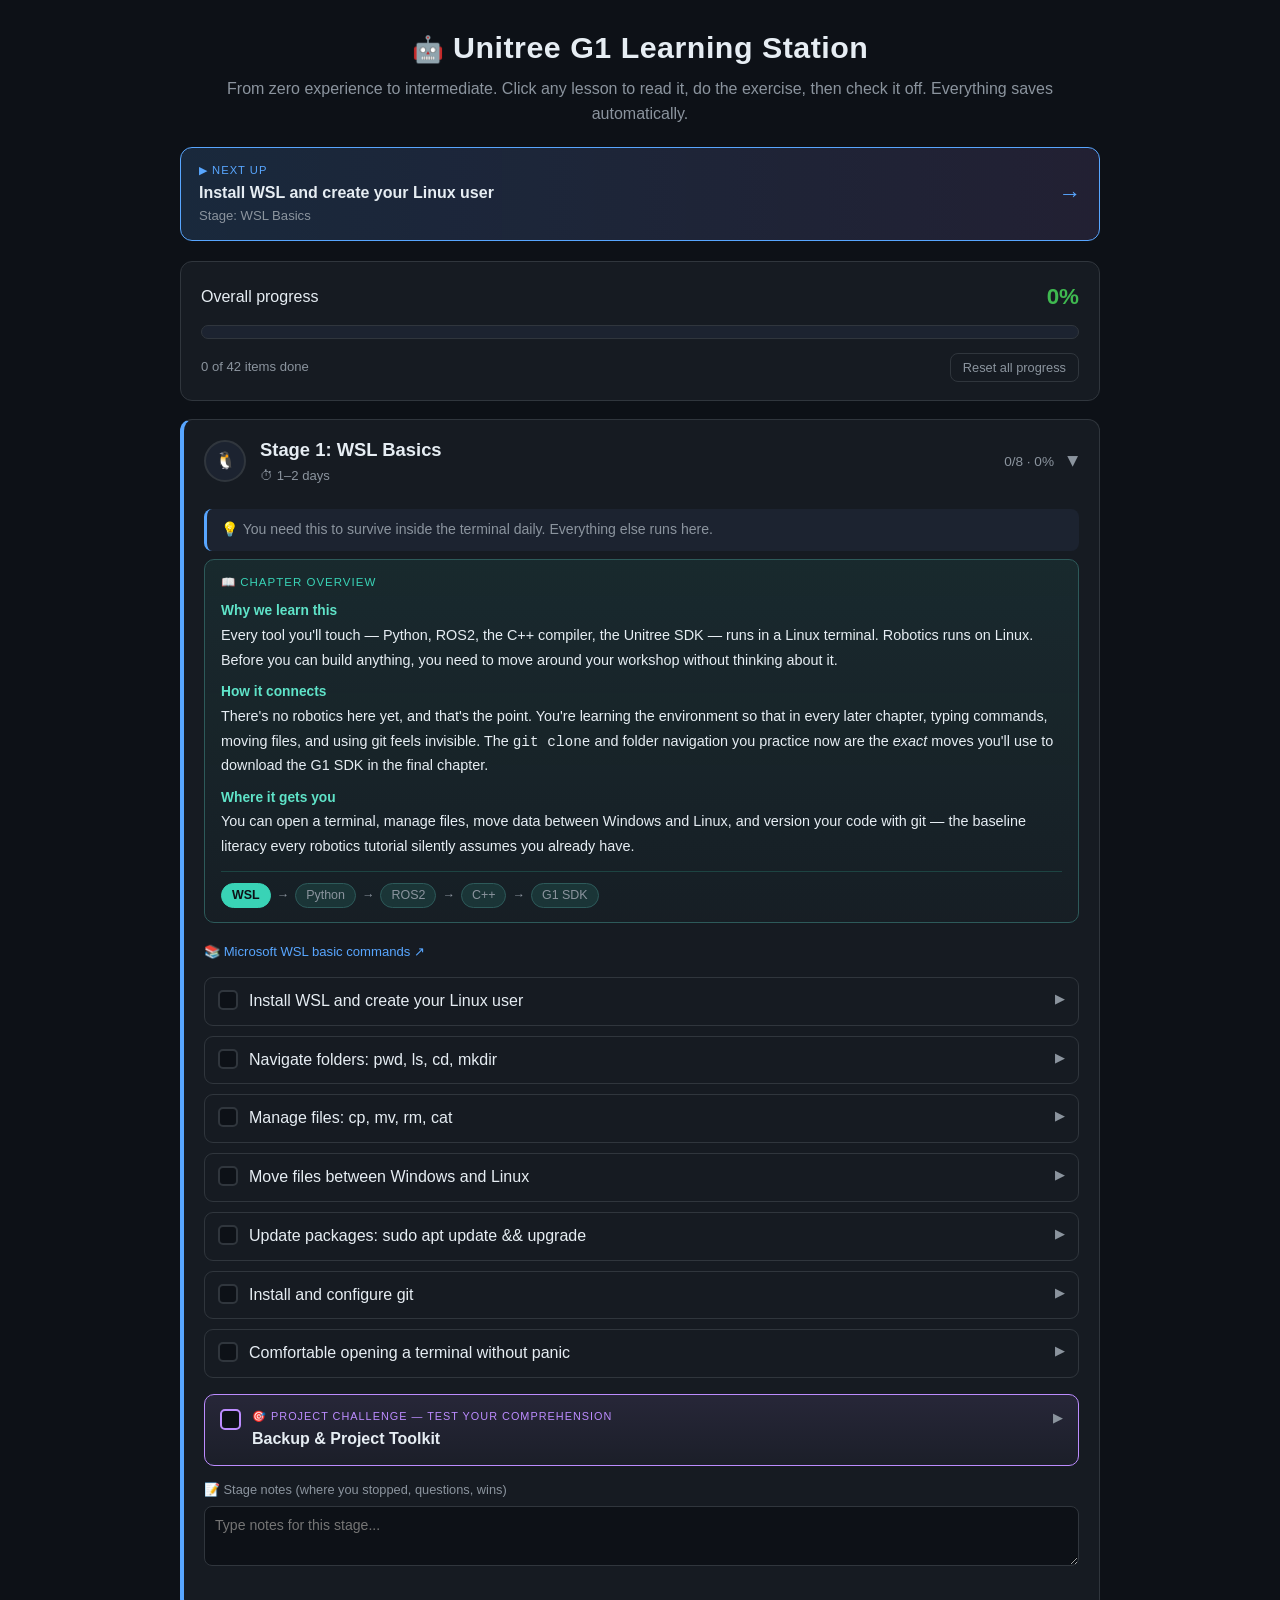
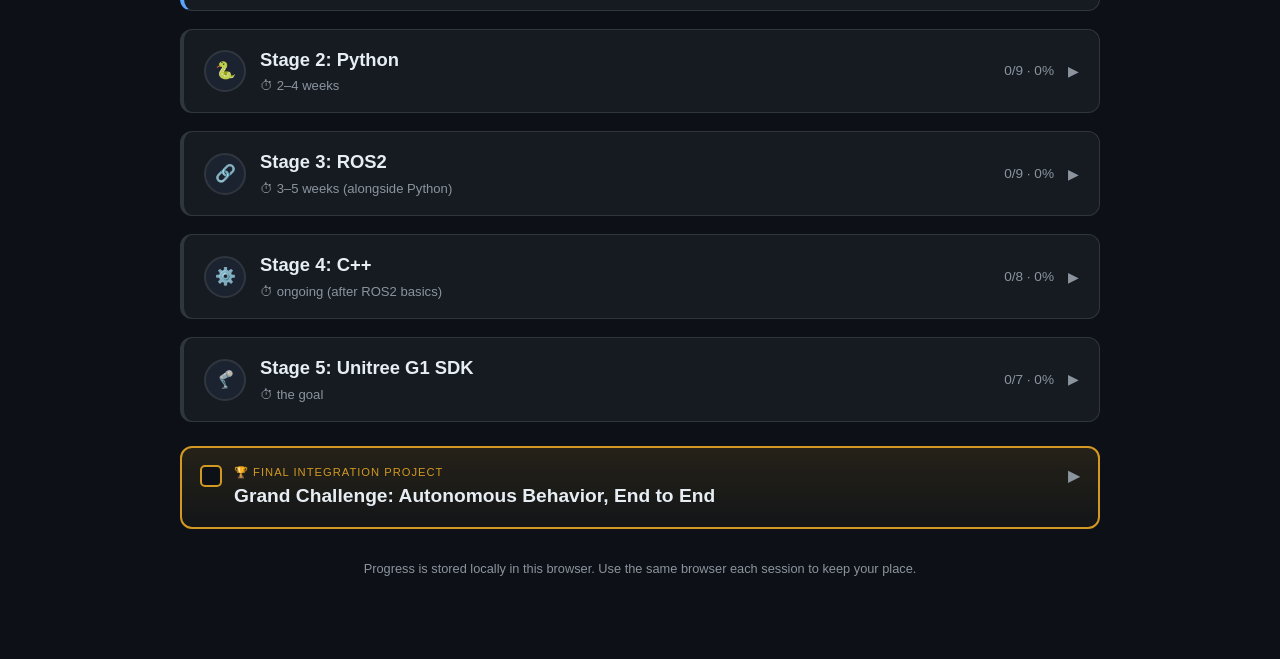
==== commit 87bef277: "Add chapter overviews orienting each stage Every stage now opens with a Chapter Overview: why we lea" ====
--- a/learning-station.html
+++ b/learning-station.html
@@ -83,6 +83,24 @@
   }
   .resource-link{display:inline-block; font-size:.82rem; color:var(--accent); text-decoration:none; margin:0 0 14px;}
   .resource-link:hover{text-decoration:underline;}
+
+  /* Chapter overview */
+  .overview{
+    border:1px solid #2d5a5a; border-radius:10px; margin:2px 0 16px;
+    background:linear-gradient(180deg,rgba(57,211,182,.08),rgba(57,211,182,.02));
+    padding:14px 16px;
+  }
+  .overview .otitle{font-size:.72rem; letter-spacing:1px; text-transform:uppercase; color:#39d3b6; margin-bottom:8px;}
+  .overview .oblock{margin:9px 0;}
+  .overview .oblock .olabel{font-weight:600; color:#5fe3c8; font-size:.86rem; display:block; margin-bottom:1px;}
+  .overview .oblock .otext{font-size:.9rem; color:var(--text);}
+  .overview .chain{
+    display:flex; flex-wrap:wrap; align-items:center; gap:6px; margin-top:12px;
+    padding-top:11px; border-top:1px solid rgba(57,211,182,.2); font-size:.78rem;
+  }
+  .overview .chain .node{background:rgba(57,211,182,.12); border:1px solid #2d5a5a; border-radius:20px; padding:2px 10px; color:var(--muted);}
+  .overview .chain .node.here{background:#39d3b6; color:#0d1117; font-weight:600; border-color:#39d3b6;}
+  .overview .chain .arrow{color:var(--muted);}
 
   /* Lesson rows */
   .lesson{border:1px solid var(--border); border-radius:9px; margin-bottom:10px; overflow:hidden;}
@@ -856,6 +874,36 @@
   pass:"Someone could clone your repo, read the README, and run your behavior on a G1 safely. At that point you are, by any reasonable definition, an intermediate robot programmer."
 };
 
+// Chapter overviews: why we learn it + how it connects to the goal.
+const OVERVIEWS = {
+  wsl:{
+    why:"Every tool you'll touch — Python, ROS2, the C++ compiler, the Unitree SDK — runs in a Linux terminal. Robotics runs on Linux. Before you can build anything, you need to move around your workshop without thinking about it.",
+    connect:"There's no robotics here yet, and that's the point. You're learning the environment so that in every later chapter, typing commands, moving files, and using git feels invisible. The <code>git clone</code> and folder navigation you practice now are the <i>exact</i> moves you'll use to download the G1 SDK in the final chapter.",
+    ready:"You can open a terminal, manage files, move data between Windows and Linux, and version your code with git — the baseline literacy every robotics tutorial silently assumes you already have."
+  },
+  python:{
+    why:"Robotics is 'make the machine do what you mean.' Python is the fastest language to express that, and it's the one Unitree's examples reach for first. You prototype, test on the robot, and debug fast — without fighting the language.",
+    connect:"This is where you learn to <i>think in code</i>. One concept matters most: classes. A ROS2 node is a class; a robot in the SDK is an object. The 'sense → decide → act' logic you'll run on the G1 is just an if-statement inside a loop — which you build right here. Everything in the next three chapters reuses what you learn now.",
+    ready:"You can write a real program from scratch: read data, make decisions, organize code into classes, and save results to a file. That's the foundation for every robot behavior."
+  },
+  ros2:{
+    why:"A real robot isn't one giant program — it's many small programs (read the camera, balance, plan a step, drive a motor) talking to each other. ROS2 is the standard system that lets them communicate. Learn it and you understand how nearly every modern robot is wired together inside.",
+    connect:"This chapter turns your Python from 'scripts' into 'robot software.' The publisher/subscriber pattern you build is <i>literally</i> how the G1 SDK sends commands and reads state — same underlying messaging (DDS). Reading robot state and sending a command later <i>is</i> ROS2-style pub/sub on real hardware. Learn it alongside Python so the two reinforce each other.",
+    ready:"You can design a multi-node sense→decide→act system, build it into a package, and watch it run — the exact architecture of a real robot behavior."
+  },
+  cpp:{
+    why:"Python is great for thinking, but low-level motor control needs the speed and precision of compiled C++. And critically: <code>unitree_sdk2</code>, the library that actually controls the G1, is written in C++. To go beyond ready-made examples and write your own behaviors, you must read and write it.",
+    connect:"Everything from Python carries over — variables, loops, functions, classes — just with stricter syntax and a compile step. You'll even rebuild your ROS2 publisher in C++ and see it's the same shape in a second language. This chapter is the bridge from 'I can prototype' to 'I can ship real control code on the robot.'",
+    ready:"You can compile a multi-file project with CMake (the same build system the SDK uses) and write a C++ ROS2 node — the precise skills the final chapter demands."
+  },
+  g1sdk:{
+    why:"This is the destination. Everything before was preparation; now you connect to a real humanoid, read its sensors, and command its motors with <code>unitree_sdk2</code>.",
+    connect:"Watch it all converge: you <code>git clone</code> the SDK (WSL), build it with CMake (C++), read state and send commands with the pub/sub pattern (ROS2), and structure your logic as sense→decide→act (Python). Almost nothing here is brand new — it's your existing skills pointed at real hardware. That's exactly why we saved it for last.",
+    ready:"You can connect to the G1, read live state, send safe commands in a control loop, and write your own original behavior. In other words: you can start real projects — which was the whole goal."
+  }
+};
+const STAGE_ORDER=[["wsl","WSL"],["python","Python"],["ros2","ROS2"],["cpp","C++"],["g1sdk","G1 SDK"]];
+
 const KEY = "g1-learning-station-v3";
 function loadState(){ try{return JSON.parse(localStorage.getItem(KEY))||{};}catch(e){return {};} }
 function saveState(s){ localStorage.setItem(KEY, JSON.stringify(s)); }
@@ -873,6 +921,22 @@
   }
   if(!state["grand"]) return {grand:true, label:"🏆 "+GRAND.name};
   return null;
+}
+
+function buildOverview(sid){
+  const o=OVERVIEWS[sid];
+  if(!o) return "";
+  const chain = STAGE_ORDER.map(([id,name],i)=>{
+    const node = `<span class="node${id===sid?" here":""}">${name}</span>`;
+    return i<STAGE_ORDER.length-1 ? node+'<span class="arrow">→</span>' : node;
+  }).join("");
+  return `<div class="overview">
+    <div class="otitle">📖 Chapter Overview</div>
+    <div class="oblock"><span class="olabel">Why we learn this</span><span class="otext">${o.why}</span></div>
+    <div class="oblock"><span class="olabel">How it connects</span><span class="otext">${o.connect}</span></div>
+    <div class="oblock"><span class="olabel">Where it gets you</span><span class="otext">${o.ready}</span></div>
+    <div class="chain">${chain}</div>
+  </div>`;
 }
 
 function render(){
@@ -937,6 +1001,7 @@
       </div>
       <div class="stage-body">
         <div class="why">💡 ${stage.why}</div>
+        ${buildOverview(stage.id)}
         <a class="resource-link" href="${stage.resource.url}" target="_blank" rel="noopener">📚 ${stage.resource.label} ↗</a>
         <div class="lessons"></div>
         <div class="project-slot"></div>
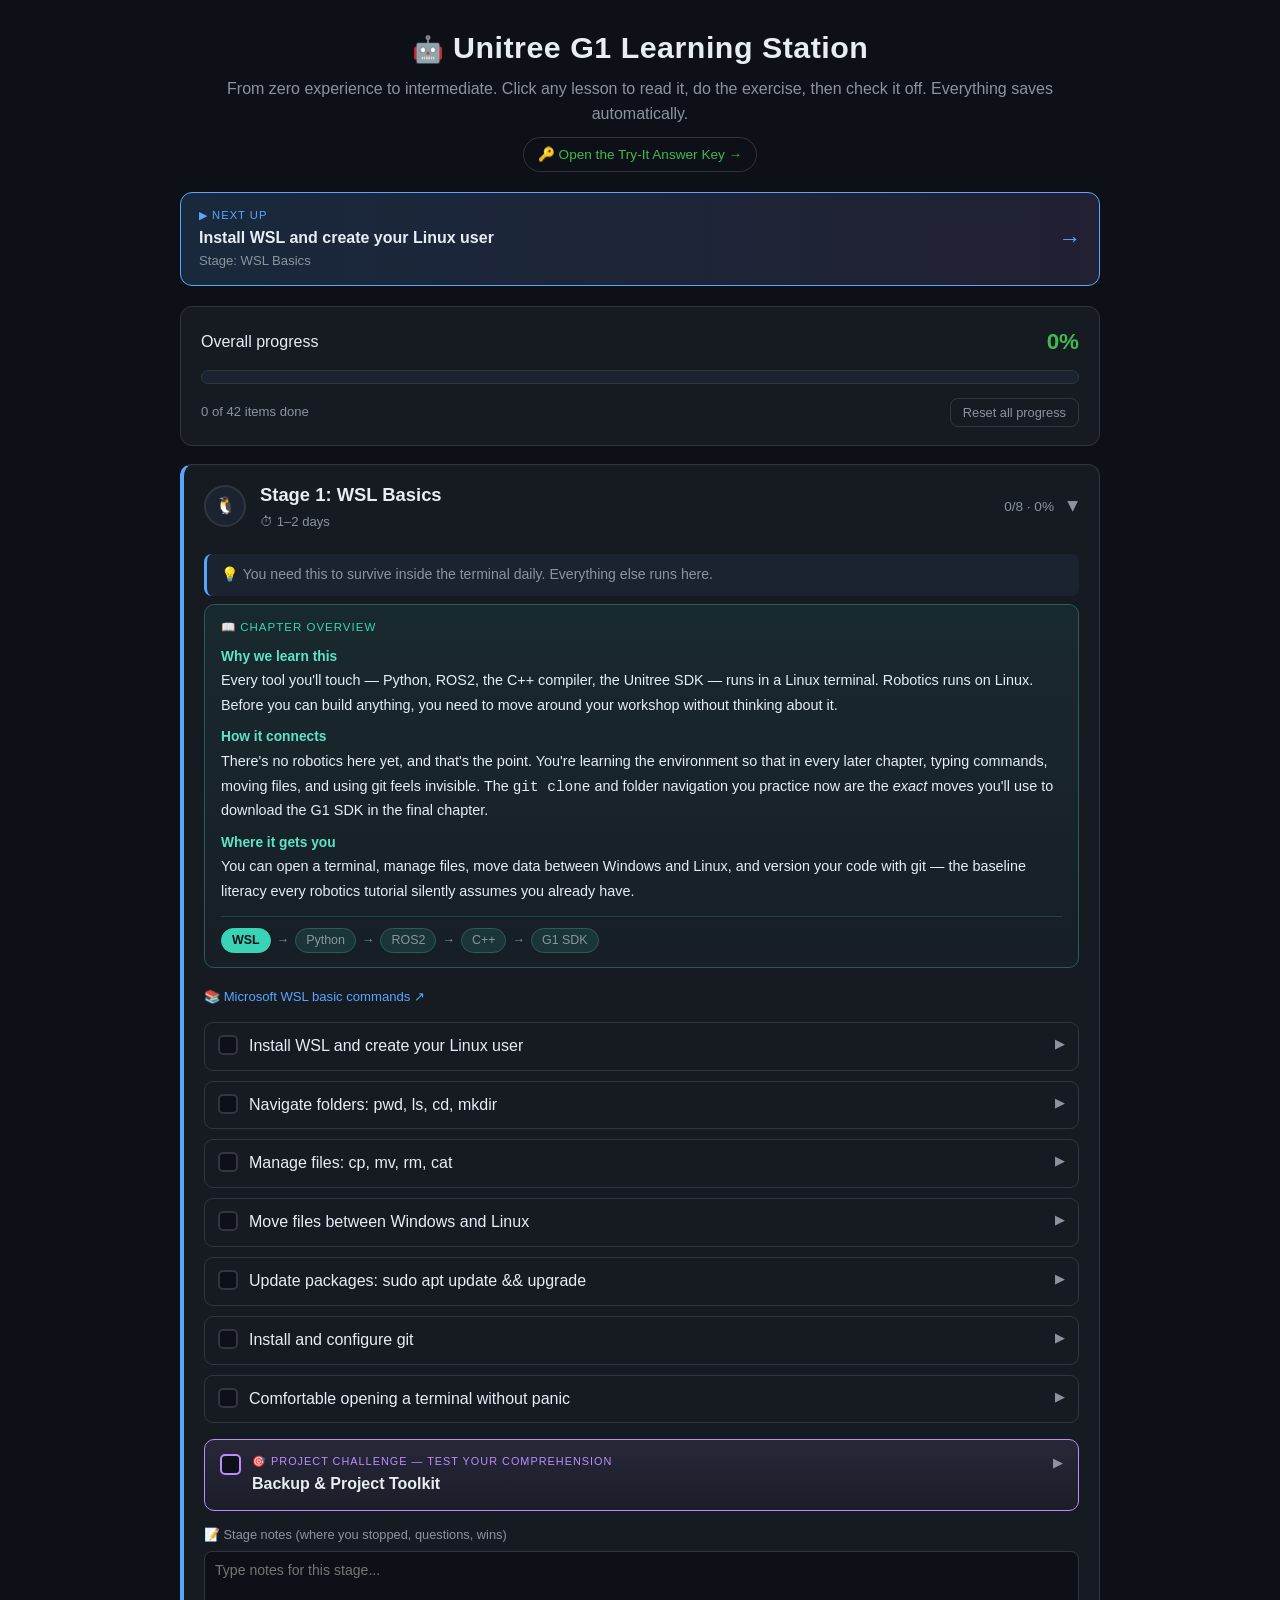
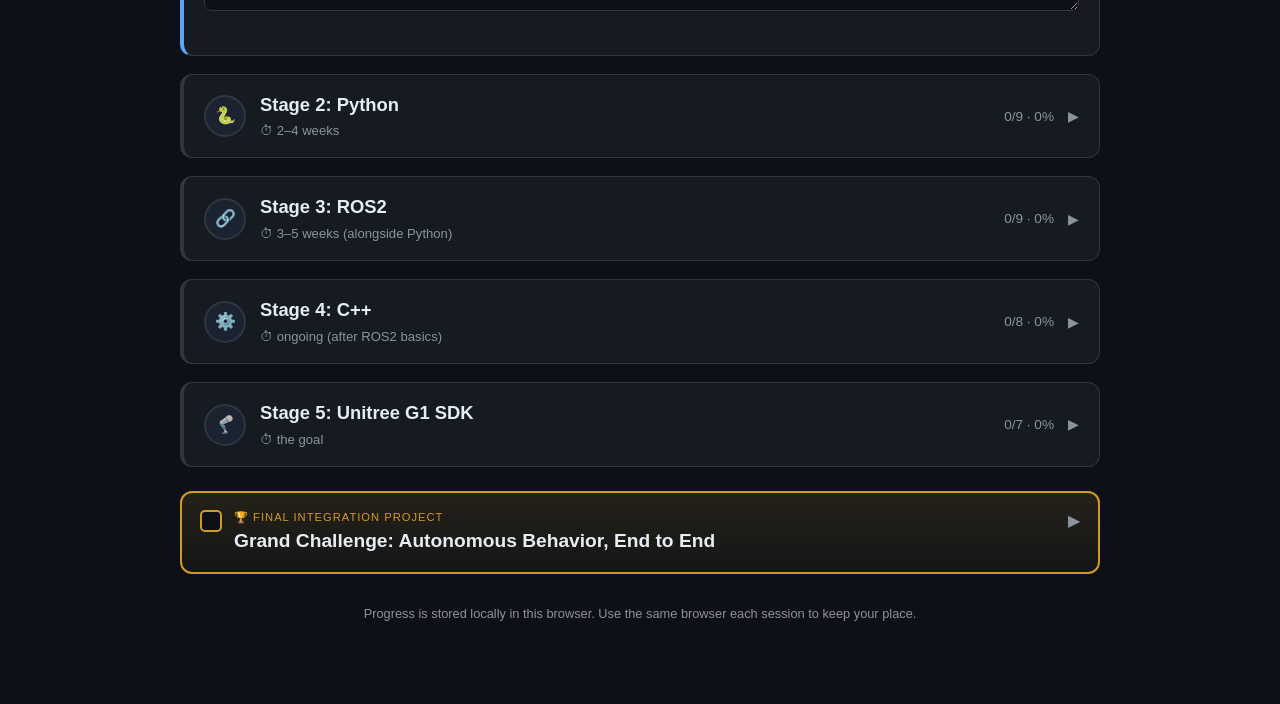
==== commit 735f7f04: "Add Try-It Answer Key page with all 36 solutions New try-it-answers.html provides a worked, model so" ====
--- a/learning-station.html
+++ b/learning-station.html
@@ -22,6 +22,8 @@
   header h1{font-size:1.9rem; letter-spacing:.5px;}
   header h1 .bot{font-size:1.6rem;}
   header p{color:var(--muted); margin-top:6px;}
+  .answerkey-link{display:inline-block; margin-top:10px; font-size:.85rem; color:var(--green); text-decoration:none; border:1px solid var(--border); padding:6px 14px; border-radius:20px;}
+  .answerkey-link:hover{border-color:var(--green);}
 
   /* Next-up banner */
   .nextup{
@@ -213,6 +215,7 @@
   <header>
     <h1><span class="bot">🤖</span> Unitree G1 Learning Station</h1>
     <p>From zero experience to intermediate. Click any lesson to read it, do the exercise, then check it off. Everything saves automatically.</p>
+    <a class="answerkey-link" href="try-it-answers.html">🔑 Open the Try-It Answer Key →</a>
   </header>
 
   <div class="celebrate" id="celebrate">🎉 <strong>All stages complete!</strong> You went from terminal newbie to G1 programmer. Time to build something real.</div>
@@ -1035,7 +1038,9 @@
         </div>
         <div class="lesson-content">
           ${task.lesson}
-          <div class="try"><b>🛠 Try it:</b> ${task.ex}</div>
+          <div class="try"><b>🛠 Try it:</b> ${task.ex}
+            <div style="margin-top:7px;"><a class="llink" href="try-it-answers.html" style="color:var(--green);">🔑 See the worked solution ↗</a></div>
+          </div>
           <a class="llink" href="${task.link.url}" target="_blank" rel="noopener">🔗 ${task.link.label} ↗</a>
         </div>`;
 
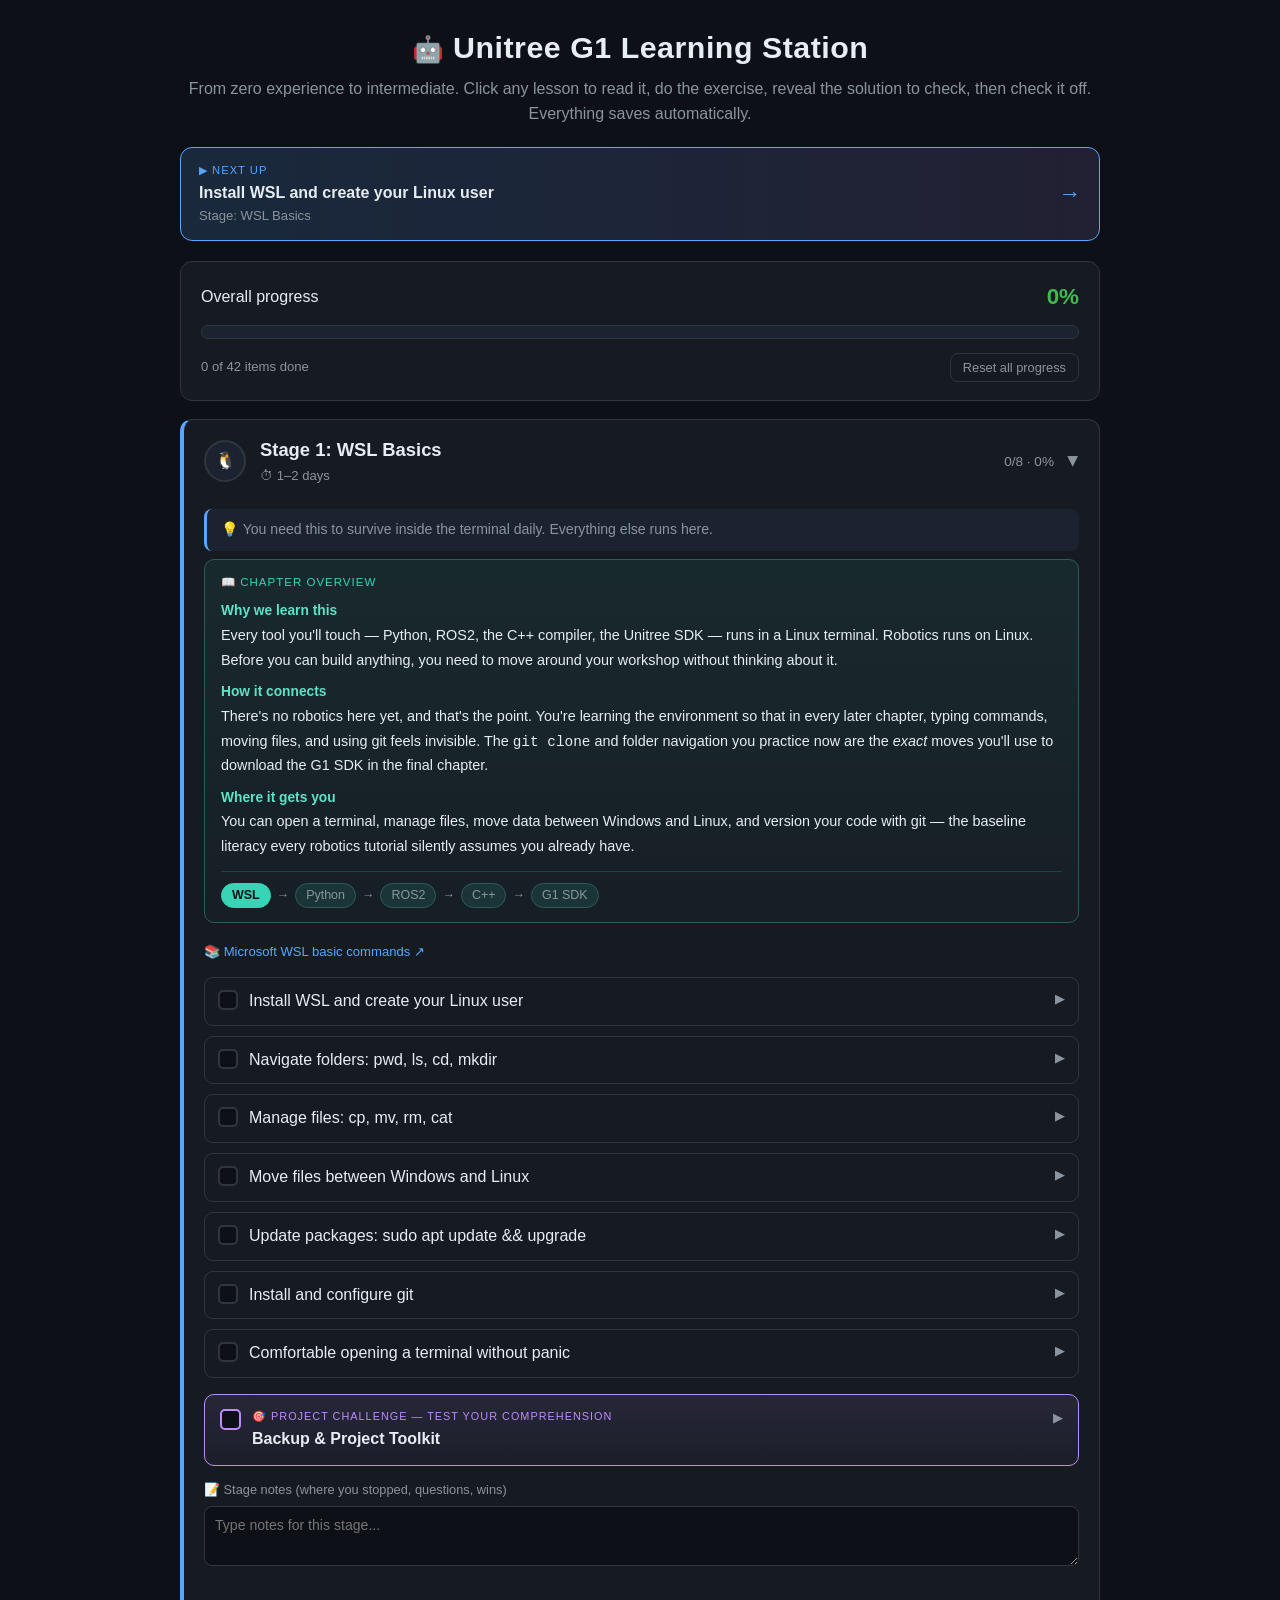
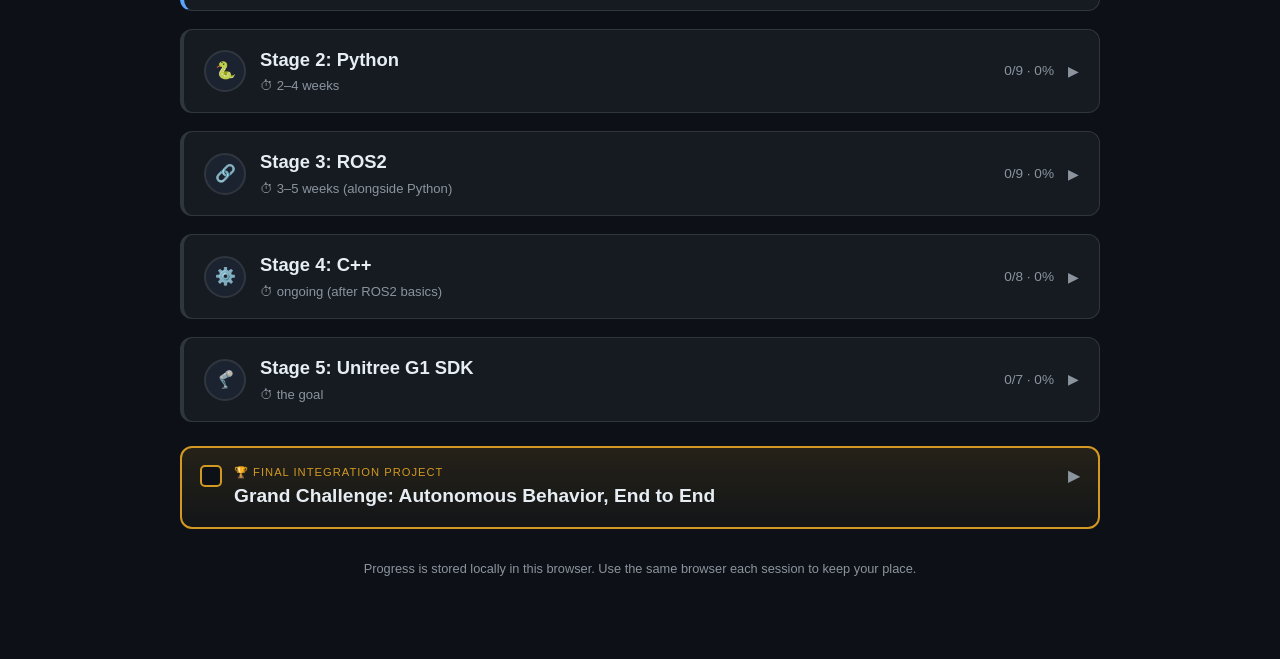
==== commit 088414b2: "Merge answer key into the station as one self-contained site Fold all 36 worked solutions inline int" ====
--- a/learning-station.html
+++ b/learning-station.html
@@ -22,8 +22,6 @@
   header h1{font-size:1.9rem; letter-spacing:.5px;}
   header h1 .bot{font-size:1.6rem;}
   header p{color:var(--muted); margin-top:6px;}
-  .answerkey-link{display:inline-block; margin-top:10px; font-size:.85rem; color:var(--green); text-decoration:none; border:1px solid var(--border); padding:6px 14px; border-radius:20px;}
-  .answerkey-link:hover{border-color:var(--green);}
 
   /* Next-up banner */
   .nextup{
@@ -135,6 +133,12 @@
   p code,li code{background:var(--panel2); padding:1px 5px; border-radius:4px; font-size:.85em; color:var(--purple);}
   .try{background:rgba(210,153,34,.1); border-left:3px solid var(--amber); border-radius:6px; padding:9px 13px; margin:10px 0; font-size:.88rem;}
   .try b{color:var(--amber);}
+  .trysol{margin-top:9px;}
+  .soltoggle{background:transparent; border:1px solid var(--border); color:var(--green); padding:5px 12px; border-radius:7px; cursor:pointer; font-size:.8rem;}
+  .soltoggle:hover{border-color:var(--green);}
+  .solbody{display:none; margin-top:10px; padding-left:10px; border-left:2px solid rgba(63,185,80,.35);}
+  .solbody.show{display:block;}
+  .solbody .out{color:var(--muted);}
   .llink{font-size:.8rem; color:var(--accent); text-decoration:none;}
   .llink:hover{text-decoration:underline;}
 
@@ -214,8 +218,7 @@
 <div class="wrap">
   <header>
     <h1><span class="bot">🤖</span> Unitree G1 Learning Station</h1>
-    <p>From zero experience to intermediate. Click any lesson to read it, do the exercise, then check it off. Everything saves automatically.</p>
-    <a class="answerkey-link" href="try-it-answers.html">🔑 Open the Try-It Answer Key →</a>
+    <p>From zero experience to intermediate. Click any lesson to read it, do the exercise, reveal the solution to check, then check it off. Everything saves automatically.</p>
   </header>
 
   <div class="celebrate" id="celebrate">🎉 <strong>All stages complete!</strong> You went from terminal newbie to G1 programmer. Time to build something real.</div>
@@ -907,6 +910,350 @@
 };
 const STAGE_ORDER=[["wsl","WSL"],["python","Python"],["ros2","ROS2"],["cpp","C++"],["g1sdk","G1 SDK"]];
 
+// Worked solutions for every Try-it, in lesson order per stage.
+const SOLUTIONS = {
+wsl:[
+`<pre><code>whoami
+<span class="out"># → ivan   (whatever name you chose at install)</span></code></pre>
+<p>This confirms which Linux user you're logged in as. It's separate from your Windows username.</p>`,
+`<pre><code>mkdir ~/robotics
+cd ~/robotics
+pwd
+<span class="out"># → /home/ivan/robotics</span></code></pre>
+<p>Or chain it: <code>mkdir ~/robotics && cd ~/robotics && pwd</code></p>`,
+`<pre><code>echo "Ivan How" &gt; name.txt   <span class="out"># create + write</span>
+cat name.txt                 <span class="out"># Ivan How</span>
+cp name.txt name-copy.txt    <span class="out"># copy</span>
+rm name-copy.txt             <span class="out"># delete the copy</span>
+ls                           <span class="out"># only name.txt remains</span></code></pre>`,
+`<pre><code>cp ~/name.txt /mnt/c/Users/YourName/Desktop/
+cd /mnt/c/Users/YourName/Desktop
+explorer.exe .</code></pre>
+<p>Replace <code>YourName</code> with your Windows username — run <code>ls /mnt/c/Users</code> if you're not sure.</p>`,
+`<pre><code>sudo apt update && sudo apt upgrade -y
+sudo apt install tree -y
+tree</code></pre>
+<p><code>tree</code> draws your folder structure as a branching diagram.</p>`,
+`<pre><code>sudo apt install git -y
+git config --global user.name "Ivan How"
+git config --global user.email "ivanhowmk12@gmail.com"
+
+mkdir ~/first-repo && cd ~/first-repo
+git init
+echo "# My project" &gt; README.md
+git add README.md
+git commit -m "First commit"
+git log   <span class="out"># shows your commit</span></code></pre>`,
+`<pre><code>cd              <span class="out"># home</span>
+mkdir test
+cd test
+touch file.txt  <span class="out"># or: echo "" &gt; file.txt</span>
+ls              <span class="out"># file.txt</span>
+rm file.txt</code></pre>
+<p><code>touch</code> creates an empty file. If these flow without thinking, you've got the basics.</p>`
+],
+python:[
+`<pre><code>name = "Ivan"
+age = 21
+hobbies = ["chess", "coding", "robotics"]
+print(name, age, hobbies)</code></pre>`,
+`<pre><code>num = float(input("Enter a number: "))
+if num &gt; 0:
+    print("positive")
+elif num &lt; 0:
+    print("negative")
+else:
+    print("zero")</code></pre>
+<p><code>float()</code> turns the typed text into a number so you can compare it.</p>`,
+`<pre><code>for n in range(1, 11):   <span class="out"># 1..10 (11 excluded)</span>
+    print(n, "squared is", n * n)</code></pre>`,
+`<pre><code>def area(width, height):
+    return width * height
+
+print(area(3, 4))   <span class="out"># 12</span>
+print(area(5, 2))   <span class="out"># 10</span></code></pre>`,
+`<pre><code>class Dog:
+    def __init__(self, name):
+        self.name = name
+    def bark(self):
+        print(self.name + " says woof!")
+
+d1 = Dog("Rex")
+d2 = Dog("Bella")
+d1.bark()   <span class="out"># Rex says woof!</span>
+d2.bark()   <span class="out"># Bella says woof!</span></code></pre>`,
+`<p>In the terminal:</p><pre><code>pip3 install numpy</code></pre>
+<p>In Python:</p><pre><code>import numpy as np
+arr = np.array([10, 20, 30, 40])
+print(arr.sum())   <span class="out"># 100</span></code></pre>`,
+`<pre><code>with open("notes.txt", "w") as f:
+    f.write("line 1\\n")
+    f.write("line 2\\n")
+    f.write("line 3\\n")
+
+with open("notes.txt") as f:
+    print(f.read())
+
+try:
+    n = int("oops")
+except ValueError:
+    print("Not a number — handled safely")</code></pre>
+<p><code>\\n</code> is a newline. <code>try/except</code> catches the error so the program keeps running.</p>`,
+`<pre><code>class Battery:
+    def __init__(self, level):
+        self.level = level
+    def drain(self, amount):
+        self.level = max(0, self.level - amount)
+
+bat = Battery(100)
+with open("battery_log.txt", "w") as f:
+    for step in range(5):
+        bat.drain(15)
+        line = f"step {step}: {bat.level}%"
+        print(line)
+        f.write(line + "\\n")</code></pre>
+<p>Output: 85%, 70%, 55%, 40%, 25%. Confirm with <code>cat battery_log.txt</code>.</p>`
+],
+ros2:[
+`<p>Source ROS2 in <b>every</b> new terminal first.</p>
+<pre><code><span class="out"># terminal 1</span>
+source /opt/ros/jazzy/setup.bash
+ros2 run demo_nodes_cpp talker
+
+<span class="out"># terminal 2</span>
+source /opt/ros/jazzy/setup.bash
+ros2 run demo_nodes_py listener
+
+<span class="out"># terminal 3</span>
+ros2 node list
+<span class="out"># → /talker  /listener</span></code></pre>`,
+`<pre><code>ros2 topic list           <span class="out"># /chatter appears</span>
+ros2 topic echo /chatter
+<span class="out"># → data: 'Hello World: 1'  (then 2, 3, ...)</span></code></pre>`,
+`<p>Save as <code>talker.py</code>:</p>
+<pre><code>import rclpy
+from rclpy.node import Node
+from std_msgs.msg import String
+
+class Talker(Node):
+    def __init__(self):
+        super().__init__("talker")
+        self.pub = self.create_publisher(String, "chatter", 10)
+        self.create_timer(1.0, self.tick)
+    def tick(self):
+        msg = String()
+        msg.data = "hello from Ivan"
+        self.pub.publish(msg)
+
+def main():
+    rclpy.init()
+    rclpy.spin(Talker())
+
+if __name__ == "__main__":
+    main()</code></pre>
+<pre><code>python3 talker.py                 <span class="out"># terminal 1</span>
+ros2 topic echo /chatter          <span class="out"># terminal 2 → "hello from Ivan"</span></code></pre>`,
+`<p>Save the subscriber as <code>listener.py</code>, then:</p>
+<pre><code>python3 talker.py      <span class="out"># terminal 1</span>
+python3 listener.py    <span class="out"># terminal 2 → [INFO] Got: hello from Ivan</span></code></pre>
+<p>The callback fires once per message the talker publishes.</p>`,
+`<pre><code><span class="out"># terminal 1: a node that offers a service</span>
+ros2 run demo_nodes_cpp add_two_ints_server
+
+<span class="out"># terminal 2</span>
+ros2 service list
+ros2 service call /add_two_ints example_interfaces/srv/AddTwoInts "{a: 2, b: 3}"
+<span class="out"># → response: sum=5</span>
+ros2 param list</code></pre>`,
+`<pre><code>mkdir -p ~/ros2_ws/src && cd ~/ros2_ws/src
+ros2 pkg create --build-type ament_python my_pkg
+
+<span class="out"># put talker.py at ~/ros2_ws/src/my_pkg/my_pkg/talker.py</span>
+<span class="out"># in setup.py, under entry_points -> console_scripts add:</span>
+<span class="out">#   'talker = my_pkg.talker:main',</span>
+
+cd ~/ros2_ws
+colcon build
+source install/setup.bash
+ros2 run my_pkg talker</code></pre>`,
+`<pre><code>python3 talker.py     <span class="out"># or: ros2 run my_pkg talker</span>
+python3 listener.py
+rqt_graph</code></pre>
+<p>You should see <code>/talker → /chatter → /listener</code>. If nodes don't appear, click the refresh (↻) icon in rqt_graph.</p>`,
+`<p>Sensor node — publishes a random distance each second:</p>
+<pre><code>import rclpy, random
+from rclpy.node import Node
+from std_msgs.msg import Float32
+
+class Sensor(Node):
+    def __init__(self):
+        super().__init__("sensor")
+        self.pub = self.create_publisher(Float32, "distance", 10)
+        self.create_timer(1.0, self.tick)
+    def tick(self):
+        m = Float32(); m.data = random.uniform(0, 100)
+        self.pub.publish(m)
+        self.get_logger().info(f"distance {m.data:.0f}")
+
+def main(): rclpy.init(); rclpy.spin(Sensor())
+if __name__ == "__main__": main()</code></pre>
+<p>Reactor node — warns when too close:</p>
+<pre><code>import rclpy
+from rclpy.node import Node
+from std_msgs.msg import Float32
+
+class Reactor(Node):
+    def __init__(self):
+        super().__init__("reactor")
+        self.create_subscription(Float32, "distance", self.on_dist, 10)
+    def on_dist(self, msg):
+        if msg.data &lt; 20:
+            self.get_logger().warn("STOP — obstacle close!")
+        else:
+            self.get_logger().info("GO")
+
+def main(): rclpy.init(); rclpy.spin(Reactor())
+if __name__ == "__main__": main()</code></pre>
+<p>Register both in <code>setup.py</code>, <code>colcon build</code>, run each with <code>ros2 run</code>, and watch GO/STOP flip as the value crosses 20.</p>`
+],
+cpp:[
+`<pre><code>sudo apt install build-essential -y</code></pre>
+<p><code>hello.cpp</code>:</p>
+<pre><code>#include &lt;iostream&gt;
+int main() {
+    std::cout &lt;&lt; "Hello, C++!" &lt;&lt; std::endl;
+    return 0;
+}</code></pre>
+<pre><code>g++ hello.cpp -o hello
+./hello   <span class="out"># Hello, C++!</span></code></pre>`,
+`<pre><code>#include &lt;iostream&gt;
+int main() {
+    int age = 21;
+    int* p = &amp;age;      <span class="out">// pointer holds age's address</span>
+    int&amp; ref = age;     <span class="out">// ref is another name for age</span>
+
+    *p = 25;            <span class="out">// change via pointer</span>
+    std::cout &lt;&lt; age &lt;&lt; "\\n";   <span class="out">// 25</span>
+
+    ref = 30;           <span class="out">// change via reference</span>
+    std::cout &lt;&lt; age &lt;&lt; "\\n";   <span class="out">// 30</span>
+}</code></pre>`,
+`<p><code>math.h</code>:</p><pre><code>int add(int a, int b);
+int multiply(int a, int b);</code></pre>
+<p><code>math.cpp</code>:</p><pre><code>#include "math.h"
+int add(int a, int b) { return a + b; }
+int multiply(int a, int b) { return a * b; }</code></pre>
+<p><code>main.cpp</code>:</p><pre><code>#include &lt;iostream&gt;
+#include "math.h"
+int main() {
+    std::cout &lt;&lt; add(2, 3) &lt;&lt; "\\n";       <span class="out">// 5</span>
+    std::cout &lt;&lt; multiply(4, 5) &lt;&lt; "\\n";  <span class="out">// 20</span>
+}</code></pre>
+<pre><code>g++ main.cpp math.cpp -o app && ./app</code></pre>`,
+`<pre><code>#include &lt;iostream&gt;
+class Counter {
+public:
+    void increment() { count_++; }
+    int get() { return count_; }
+private:
+    int count_ = 0;
+};
+int main() {
+    Counter c;
+    c.increment();
+    c.increment();
+    std::cout &lt;&lt; c.get() &lt;&lt; "\\n";   <span class="out">// 2</span>
+}</code></pre>
+<p>Because <code>count_</code> is <code>private</code>, it can only change through <code>increment()</code> — that's encapsulation.</p>`,
+`<pre><code>#include &lt;iostream&gt;
+#include &lt;vector&gt;
+#include &lt;map&gt;
+#include &lt;string&gt;
+int main() {
+    std::vector&lt;int&gt; nums = {10, 20, 30, 40, 50};
+    int sum = 0;
+    for (int n : nums) sum += n;
+
+    std::map&lt;std::string, int&gt; result;
+    result["sum"] = sum;
+    std::cout &lt;&lt; result["sum"] &lt;&lt; "\\n";   <span class="out">// 150</span>
+}</code></pre>`,
+`<p><code>CMakeLists.txt</code> (next to your .cpp files):</p>
+<pre><code>cmake_minimum_required(VERSION 3.10)
+project(MyApp)
+add_executable(app main.cpp math.cpp)</code></pre>
+<pre><code>mkdir build && cd build
+cmake ..
+make
+./app</code></pre>
+<p>CMake figures out the compile commands for you — exactly how the SDK is built.</p>`,
+`<pre><code>cd ~/ros2_ws/src
+ros2 pkg create --build-type ament_cmake my_cpp_pkg \\
+  --dependencies rclcpp std_msgs
+<span class="out"># put talker.cpp in my_cpp_pkg/src/</span></code></pre>
+<p>Add to <code>my_cpp_pkg/CMakeLists.txt</code>:</p>
+<pre><code>find_package(rclcpp REQUIRED)
+find_package(std_msgs REQUIRED)
+add_executable(talker src/talker.cpp)
+ament_target_dependencies(talker rclcpp std_msgs)
+install(TARGETS talker DESTINATION lib/\${PROJECT_NAME})</code></pre>
+<pre><code>cd ~/ros2_ws && colcon build
+source install/setup.bash
+ros2 run my_cpp_pkg talker
+ros2 topic echo /chatter   <span class="out"># → "hi from C++"</span></code></pre>`
+],
+g1sdk:[
+`<pre><code>cd ~
+git clone https://github.com/unitreerobotics/unitree_sdk2.git
+cd unitree_sdk2
+mkdir build && cd build
+cmake ..
+make</code></pre>
+<p>If a step errors, <b>read the message</b> — it usually names a missing package. Install it with <code>sudo apt install &lt;package&gt;</code> (README lists them) and re-run. Success = build finishes and example binaries appear in <code>build/</code>.</p>`,
+`<p>Guidance (hardware-specific):</p>
+<ul>
+  <li>Plug in Ethernet and set your PC's IP to the robot's subnet (address in the README).</li>
+  <li>From <code>build/</code>, run a <b>read-only</b> state example (prints state, doesn't move the robot).</li>
+  <li>Success = joint, IMU, and battery values print and <b>change</b> as you gently move the robot by hand.</li>
+</ul>
+<p><b>Safety:</b> robot on a stand or hoisted. Read before you write — always.</p>`,
+`<p>Guidance:</p>
+<ul>
+  <li>Pick a high-level locomotion example from <code>example/</code> (robot keeps its own balance).</li>
+  <li>Read it to find (1) where it connects, (2) the line that actually sends the motion command.</li>
+  <li>Model answer: the command is usually a method on a high-level client object (a <code>Move</code>/<code>SetVelocity</code>-style call). Note its exact name in <i>your</i> version.</li>
+  <li>Run with the robot supported and a hand on the e-stop.</li>
+</ul>`,
+`<p>Guidance:</p>
+<ul>
+  <li>Copy a working example so the connection boilerplate is correct.</li>
+  <li>Change <b>one</b> thing — a small target well within documented limits (e.g. a gentle posture shift).</li>
+  <li>Send it inside a controlled loop; keep the magnitude tiny on the first run.</li>
+  <li>Stay next to the e-stop, robot supported.</li>
+</ul>`,
+`<p>Model answer — what to look for:</p>
+<ul>
+  <li><b>The loop:</b> a <code>while</code> loop repeating read → compute → send, usually holding a fixed rate with a sleep/timer.</li>
+  <li><b>The rate:</b> note the interval/frequency — late or irregular commands make the robot unstable.</li>
+  <li><b>The limits:</b> constants or <code>clamp</code>/min-max calls capping joint angle, velocity, and torque before sending.</li>
+  <li>Write a short note for the rate and for each limit.</li>
+</ul>`,
+`<p>Structure your program like this:</p>
+<pre><code>connect to robot
+loop (at a steady rate):
+    state   = read robot state          <span class="out"># SENSE</span>
+    action  = your_logic(state)          <span class="out"># DECIDE</span>
+    action  = clamp(action, limits)      <span class="out"># stay safe</span>
+    send(action)                         <span class="out"># ACT</span>
+    (emergency stop always available)</code></pre>
+<p>Keep the behavior small and safe. Then version it:</p>
+<pre><code>git init
+git add .
+git commit -m "My first G1 behavior"</code></pre>
+<p>Exact API calls depend on your SDK version — confirm against the README and examples.</p>`
+]
+};
+
 const KEY = "g1-learning-station-v3";
 function loadState(){ try{return JSON.parse(localStorage.getItem(KEY))||{};}catch(e){return {};} }
 function saveState(s){ localStorage.setItem(KEY, JSON.stringify(s)); }
@@ -1039,7 +1386,10 @@
         <div class="lesson-content">
           ${task.lesson}
           <div class="try"><b>🛠 Try it:</b> ${task.ex}
-            <div style="margin-top:7px;"><a class="llink" href="try-it-answers.html" style="color:var(--green);">🔑 See the worked solution ↗</a></div>
+            <div class="trysol">
+              <button class="soltoggle">🔑 Show solution</button>
+              <div class="solbody">${(SOLUTIONS[stage.id] && SOLUTIONS[stage.id][i]) || "<p>(solution coming soon)</p>"}</div>
+            </div>
           </div>
           <a class="llink" href="${task.link.url}" target="_blank" rel="noopener">🔗 ${task.link.label} ↗</a>
         </div>`;
@@ -1056,6 +1406,13 @@
         const nowOpen=!row.classList.contains("lopen");
         state[lopenKey]=nowOpen; saveState(state);
         row.classList.toggle("lopen");
+      });
+      // show/hide solution toggle
+      const sbtn=row.querySelector(".soltoggle");
+      const sbody=row.querySelector(".solbody");
+      sbtn.addEventListener("click",()=>{
+        const showing=sbody.classList.toggle("show");
+        sbtn.textContent = showing ? "🙈 Hide solution" : "🔑 Show solution";
       });
       lessonsEl.appendChild(row);
     });
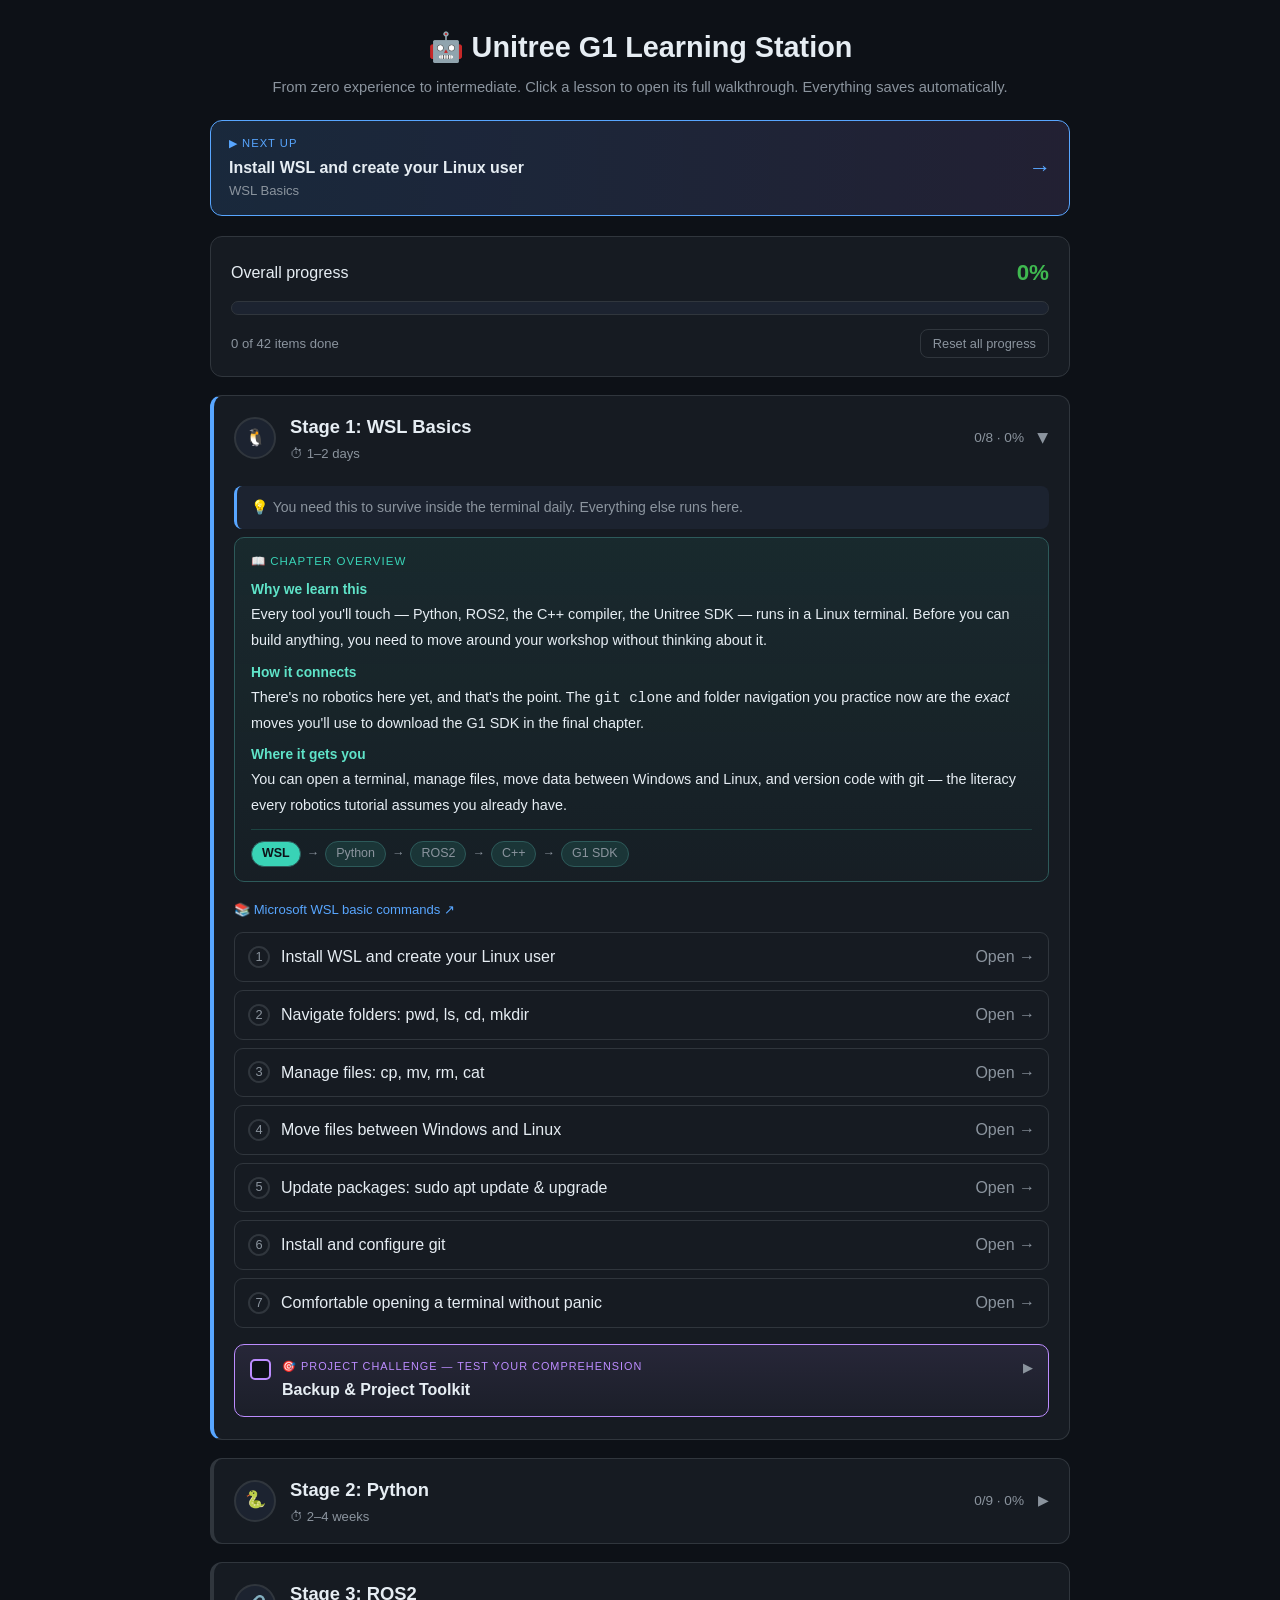
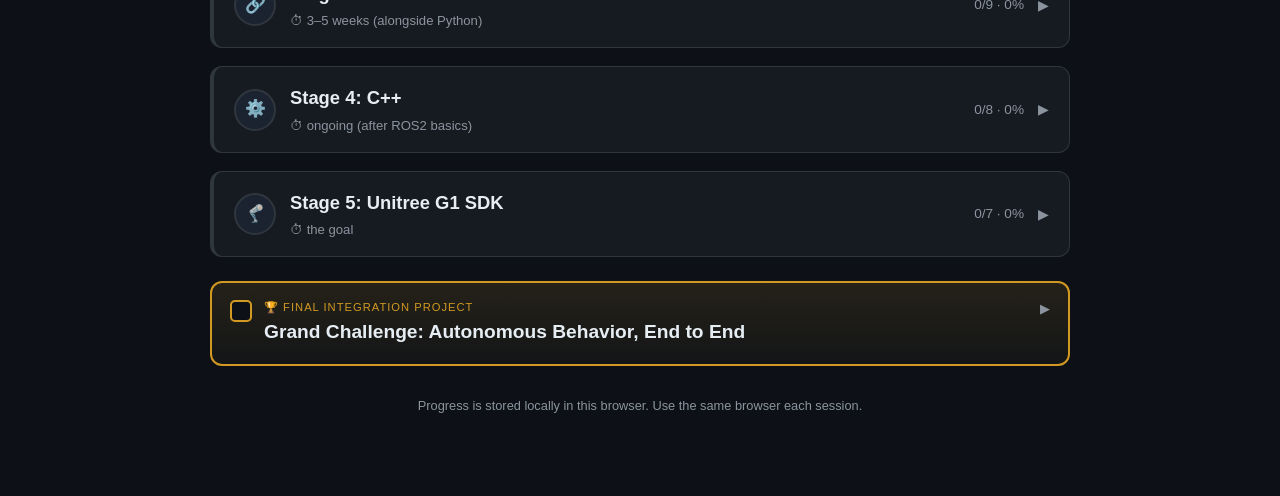
==== commit 2d97dc34: "Rebuild station as routed app with deep per-lesson pages Convert to a single-file hash-routed SPA: a" ====
--- a/learning-station.html
+++ b/learning-station.html
@@ -8,452 +8,433 @@
   :root{
     --bg:#0d1117; --panel:#161b22; --panel2:#1c2330; --border:#30363d;
     --text:#e6edf3; --muted:#8b949e; --accent:#58a6ff; --green:#3fb950;
-    --amber:#d29922; --purple:#bc8cff; --red:#f85149;
-    --code:#0b0f14;
+    --amber:#d29922; --purple:#bc8cff; --red:#f85149; --teal:#39d3b6; --code:#0b0f14;
   }
   *{box-sizing:border-box; margin:0; padding:0;}
-  body{
-    font-family:-apple-system,Segoe UI,Roboto,Helvetica,Arial,sans-serif;
-    background:var(--bg); color:var(--text); line-height:1.55;
-    padding:24px 16px 80px;
-  }
-  .wrap{max-width:920px; margin:0 auto;}
+  body{font-family:-apple-system,Segoe UI,Roboto,Helvetica,Arial,sans-serif; background:var(--bg); color:var(--text); line-height:1.6; padding:24px 16px 80px;}
+  .wrap{max-width:860px; margin:0 auto;}
+  a{color:var(--accent);}
+
   header{text-align:center; margin-bottom:8px;}
-  header h1{font-size:1.9rem; letter-spacing:.5px;}
-  header h1 .bot{font-size:1.6rem;}
-  header p{color:var(--muted); margin-top:6px;}
+  header h1{font-size:1.8rem;}
+  header p{color:var(--muted); margin-top:6px; font-size:.92rem;}
 
   /* Next-up banner */
-  .nextup{
-    background:linear-gradient(90deg,rgba(88,166,255,.16),rgba(188,140,255,.12));
-    border:1px solid var(--accent); border-radius:12px;
-    padding:14px 18px; margin:20px 0; display:flex; align-items:center; gap:14px;
-    cursor:pointer;
-  }
-  .nextup:hover{background:linear-gradient(90deg,rgba(88,166,255,.24),rgba(188,140,255,.18));}
+  .nextup{background:linear-gradient(90deg,rgba(88,166,255,.16),rgba(188,140,255,.12)); border:1px solid var(--accent); border-radius:12px; padding:14px 18px; margin:20px 0; display:flex; align-items:center; gap:14px; cursor:pointer;}
+  .nextup:hover{filter:brightness(1.15);}
   .nextup .tag{font-size:.7rem; letter-spacing:1px; color:var(--accent); text-transform:uppercase;}
   .nextup .what{font-weight:600; margin-top:2px;}
   .nextup .where{color:var(--muted); font-size:.82rem;}
   .nextup .go{margin-left:auto; color:var(--accent); font-size:1.4rem;}
 
   /* Overall progress */
-  .overall{
-    background:var(--panel); border:1px solid var(--border);
-    border-radius:12px; padding:18px 20px; margin:18px 0;
-  }
+  .overall{background:var(--panel); border:1px solid var(--border); border-radius:12px; padding:18px 20px; margin:18px 0;}
   .overall .row{display:flex; justify-content:space-between; align-items:center; margin-bottom:10px;}
   .overall .pct{font-size:1.4rem; font-weight:700; color:var(--green);}
   .bar{height:14px; background:var(--panel2); border-radius:8px; overflow:hidden; border:1px solid var(--border);}
   .bar > span{display:block; height:100%; width:0; background:linear-gradient(90deg,var(--green),var(--accent)); transition:width .4s ease;}
-  .reset{
-    background:transparent; border:1px solid var(--border); color:var(--muted);
-    padding:6px 12px; border-radius:8px; cursor:pointer; font-size:.8rem;
-  }
+  .reset{background:transparent; border:1px solid var(--border); color:var(--muted); padding:6px 12px; border-radius:8px; cursor:pointer; font-size:.8rem;}
   .reset:hover{border-color:var(--red); color:var(--red);}
 
-  /* Stage cards */
-  .stage{
-    background:var(--panel); border:1px solid var(--border);
-    border-radius:12px; margin-bottom:18px; overflow:hidden;
-    border-left:4px solid var(--border); transition:border-color .3s;
-  }
+  /* Stage cards (home) */
+  .stage{background:var(--panel); border:1px solid var(--border); border-radius:12px; margin-bottom:18px; overflow:hidden; border-left:4px solid var(--border); transition:border-color .3s;}
   .stage.done{border-left-color:var(--green);}
   .stage.active{border-left-color:var(--accent);}
   .stage-head{display:flex; align-items:center; gap:14px; padding:16px 20px; cursor:pointer; user-select:none;}
   .stage-head:hover{background:var(--panel2);}
-  .badge{
-    flex:none; width:42px; height:42px; border-radius:50%;
-    display:flex; align-items:center; justify-content:center;
-    font-weight:700; font-size:1.05rem; background:var(--panel2); border:2px solid var(--border);
-  }
+  .badge{flex:none; width:42px; height:42px; border-radius:50%; display:flex; align-items:center; justify-content:center; font-weight:700; font-size:1.05rem; background:var(--panel2); border:2px solid var(--border);}
   .stage.done .badge{background:var(--green); border-color:var(--green); color:#0d1117;}
   .stage-title{flex:1;}
   .stage-title h2{font-size:1.15rem;}
   .stage-title .meta{color:var(--muted); font-size:.82rem; margin-top:2px;}
-  .stage-pct{font-size:.85rem; color:var(--muted); font-variant-numeric:tabular-nums;}
+  .stage-pct{font-size:.85rem; color:var(--muted);}
   .chev{color:var(--muted); transition:transform .25s; font-size:.9rem;}
   .stage.open .chev{transform:rotate(90deg);}
-
-  .stage-body{display:none; padding:0 20px 18px 20px;}
+  .stage-body{display:none; padding:0 20px 18px;}
   .stage.open .stage-body{display:block;}
-  .why{
-    background:var(--panel2); border-radius:8px; padding:10px 14px;
-    font-size:.88rem; color:var(--muted); margin:6px 0 8px;
-    border-left:3px solid var(--accent);
-  }
-  .resource-link{display:inline-block; font-size:.82rem; color:var(--accent); text-decoration:none; margin:0 0 14px;}
+
+  .why{background:var(--panel2); border-radius:8px; padding:10px 14px; font-size:.88rem; color:var(--muted); margin:6px 0 8px; border-left:3px solid var(--accent);}
+  .resource-link{display:inline-block; font-size:.82rem; margin:2px 0 12px; text-decoration:none;}
   .resource-link:hover{text-decoration:underline;}
 
-  /* Chapter overview */
-  .overview{
-    border:1px solid #2d5a5a; border-radius:10px; margin:2px 0 16px;
-    background:linear-gradient(180deg,rgba(57,211,182,.08),rgba(57,211,182,.02));
-    padding:14px 16px;
-  }
-  .overview .otitle{font-size:.72rem; letter-spacing:1px; text-transform:uppercase; color:#39d3b6; margin-bottom:8px;}
+  /* overview */
+  .overview{border:1px solid #2d5a5a; border-radius:10px; margin:2px 0 14px; background:linear-gradient(180deg,rgba(57,211,182,.08),rgba(57,211,182,.02)); padding:14px 16px;}
+  .overview .otitle{font-size:.72rem; letter-spacing:1px; text-transform:uppercase; color:var(--teal); margin-bottom:8px;}
   .overview .oblock{margin:9px 0;}
-  .overview .oblock .olabel{font-weight:600; color:#5fe3c8; font-size:.86rem; display:block; margin-bottom:1px;}
-  .overview .oblock .otext{font-size:.9rem; color:var(--text);}
-  .overview .chain{
-    display:flex; flex-wrap:wrap; align-items:center; gap:6px; margin-top:12px;
-    padding-top:11px; border-top:1px solid rgba(57,211,182,.2); font-size:.78rem;
-  }
-  .overview .chain .node{background:rgba(57,211,182,.12); border:1px solid #2d5a5a; border-radius:20px; padding:2px 10px; color:var(--muted);}
-  .overview .chain .node.here{background:#39d3b6; color:#0d1117; font-weight:600; border-color:#39d3b6;}
-  .overview .chain .arrow{color:var(--muted);}
-
-  /* Lesson rows */
-  .lesson{border:1px solid var(--border); border-radius:9px; margin-bottom:10px; overflow:hidden;}
-  .lesson.done{border-color:rgba(63,185,80,.4);}
-  .lesson-head{display:flex; align-items:flex-start; gap:11px; padding:11px 13px; cursor:pointer;}
-  .lesson-head:hover{background:var(--panel2);}
-  .lesson-head input{
-    appearance:none; -webkit-appearance:none; flex:none;
-    width:20px; height:20px; border:2px solid var(--border); border-radius:5px;
-    margin-top:1px; cursor:pointer; position:relative; background:var(--bg);
-  }
-  .lesson-head input:checked{background:var(--green); border-color:var(--green);}
-  .lesson-head input:checked::after{content:"✓"; color:#0d1117; font-weight:700; font-size:.8rem; position:absolute; top:-1px; left:3px;}
-  .lesson-head .lt{flex:1; font-weight:500;}
-  .lesson.done .lesson-head .lt{color:var(--muted);}
-  .lesson-head .lchev{color:var(--muted); font-size:.8rem; transition:transform .2s;}
-  .lesson.lopen .lesson-head .lchev{transform:rotate(90deg);}
-
-  .lesson-content{display:none; padding:4px 16px 16px 44px; font-size:.92rem;}
-  .lesson.lopen .lesson-content{display:block;}
-  .lesson-content h4{font-size:.78rem; text-transform:uppercase; letter-spacing:.5px; color:var(--accent); margin:14px 0 6px;}
-  .lesson-content p{margin:6px 0;}
-  .lesson-content ul{margin:6px 0 6px 18px;}
-  .lesson-content li{margin:3px 0;}
-  pre{
-    background:var(--code); border:1px solid var(--border); border-radius:7px;
-    padding:12px 14px; overflow-x:auto; margin:8px 0; font-size:.85rem; line-height:1.5;
-  }
-  code{font-family:"SF Mono",Consolas,Monaco,monospace;}
-  p code,li code{background:var(--panel2); padding:1px 5px; border-radius:4px; font-size:.85em; color:var(--purple);}
-  .try{background:rgba(210,153,34,.1); border-left:3px solid var(--amber); border-radius:6px; padding:9px 13px; margin:10px 0; font-size:.88rem;}
-  .try b{color:var(--amber);}
-  .trysol{margin-top:9px;}
-  .soltoggle{background:transparent; border:1px solid var(--border); color:var(--green); padding:5px 12px; border-radius:7px; cursor:pointer; font-size:.8rem;}
-  .soltoggle:hover{border-color:var(--green);}
-  .solbody{display:none; margin-top:10px; padding-left:10px; border-left:2px solid rgba(63,185,80,.35);}
-  .solbody.show{display:block;}
-  .solbody .out{color:var(--muted);}
-  .llink{font-size:.8rem; color:var(--accent); text-decoration:none;}
-  .llink:hover{text-decoration:underline;}
-
-  /* Project challenge card */
-  .project{
-    border:1px solid var(--purple); border-radius:10px; margin:16px 0 4px;
-    background:linear-gradient(180deg,rgba(188,140,255,.10),rgba(188,140,255,.03));
-    overflow:hidden;
-  }
+  .overview .olabel{font-weight:600; color:#5fe3c8; font-size:.86rem; display:block;}
+  .overview .otext{font-size:.9rem;}
+  .overview .chain{display:flex; flex-wrap:wrap; align-items:center; gap:6px; margin-top:12px; padding-top:11px; border-top:1px solid rgba(57,211,182,.2); font-size:.78rem;}
+  .overview .node{background:rgba(57,211,182,.12); border:1px solid #2d5a5a; border-radius:20px; padding:2px 10px; color:var(--muted);}
+  .overview .node.here{background:var(--teal); color:#0d1117; font-weight:600;}
+  .overview .arrow{color:var(--muted);}
+
+  /* lesson list rows (home) */
+  .lrow{display:flex; align-items:center; gap:11px; padding:11px 13px; border:1px solid var(--border); border-radius:9px; margin-bottom:8px; cursor:pointer;}
+  .lrow:hover{background:var(--panel2); border-color:var(--accent);}
+  .lrow.done{border-color:rgba(63,185,80,.4);}
+  .lrow .lcheck{flex:none; width:22px; height:22px; border-radius:50%; border:2px solid var(--border); display:flex; align-items:center; justify-content:center; font-size:.8rem; color:var(--muted);}
+  .lrow.done .lcheck{background:var(--green); border-color:var(--green); color:#0d1117;}
+  .lrow .lname{flex:1; font-weight:500;}
+  .lrow .lgo{color:var(--muted);}
+
+  /* project + grand (home) */
+  .project{border:1px solid var(--purple); border-radius:10px; margin:16px 0 4px; background:linear-gradient(180deg,rgba(188,140,255,.10),rgba(188,140,255,.03)); overflow:hidden;}
   .project.done{border-color:var(--green);}
   .project-head{display:flex; align-items:flex-start; gap:11px; padding:13px 15px; cursor:pointer;}
   .project-head:hover{background:rgba(188,140,255,.08);}
-  .project-head input{
-    appearance:none; -webkit-appearance:none; flex:none;
-    width:21px; height:21px; border:2px solid var(--purple); border-radius:5px;
-    margin-top:1px; cursor:pointer; position:relative; background:var(--bg);
-  }
-  .project-head input:checked{background:var(--green); border-color:var(--green);}
-  .project-head input:checked::after{content:"✓"; color:#0d1117; font-weight:700; font-size:.85rem; position:absolute; top:-1px; left:4px;}
+  .project-head input,.grand-head input{appearance:none;-webkit-appearance:none;flex:none;width:21px;height:21px;border:2px solid var(--purple);border-radius:5px;margin-top:1px;cursor:pointer;position:relative;background:var(--bg);}
+  .grand-head input{border-color:var(--amber);width:22px;height:22px;}
+  .project-head input:checked,.grand-head input:checked{background:var(--green);border-color:var(--green);}
+  .project-head input:checked::after,.grand-head input:checked::after{content:"✓";color:#0d1117;font-weight:700;font-size:.85rem;position:absolute;top:-1px;left:4px;}
   .project-head .pt{flex:1;}
-  .project-head .pt .ptag{font-size:.68rem; letter-spacing:1px; text-transform:uppercase; color:var(--purple);}
-  .project-head .pt .pname{font-weight:600; margin-top:2px;}
-  .project.done .pt .pname{color:var(--muted);}
-  .project-head .pchev{color:var(--muted); font-size:.8rem; transition:transform .2s;}
-  .project.popen .pchev{transform:rotate(90deg);}
-  .project-content{display:none; padding:2px 16px 16px 47px; font-size:.9rem;}
-  .project.popen .project-content{display:block;}
-  .project-content h4{font-size:.74rem; text-transform:uppercase; letter-spacing:.5px; color:var(--purple); margin:13px 0 5px;}
-  .project-content ul{margin:5px 0 5px 18px;}
-  .project-content li{margin:3px 0;}
-  .pass{background:rgba(63,185,80,.1); border-left:3px solid var(--green); border-radius:6px; padding:9px 13px; margin:11px 0; font-size:.88rem;}
+  .project-head .ptag{font-size:.68rem;letter-spacing:1px;text-transform:uppercase;color:var(--purple);}
+  .project-head .pname{font-weight:600;margin-top:2px;}
+  .project.done .pname{color:var(--muted);}
+  .pchev,.gchev{color:var(--muted);font-size:.8rem;transition:transform .2s;}
+  .project.popen .pchev,.grand.gopen .gchev{transform:rotate(90deg);}
+  .project-content,.grand-content{display:none;padding:2px 16px 16px 47px;font-size:.9rem;}
+  .project.popen .project-content,.grand.gopen .grand-content{display:block;}
+  .project-content h4,.grand-content h4{font-size:.74rem;text-transform:uppercase;letter-spacing:.5px;color:var(--purple);margin:13px 0 5px;}
+  .grand-content h4{color:var(--amber);}
+  .project-content ul,.grand-content ul{margin:5px 0 5px 18px;}
+  .pass{background:rgba(63,185,80,.1);border-left:3px solid var(--green);border-radius:6px;padding:9px 13px;margin:11px 0;font-size:.88rem;}
   .pass b{color:var(--green);}
-
-  /* Grand challenge */
-  .grand{
-    border:2px solid var(--amber); border-radius:12px; margin:24px 0 10px; overflow:hidden;
-    background:linear-gradient(180deg,rgba(210,153,34,.12),rgba(210,153,34,.03));
-  }
-  .grand-head{display:flex; align-items:flex-start; gap:12px; padding:16px 18px; cursor:pointer;}
+  .grand{border:2px solid var(--amber);border-radius:12px;margin:24px 0 10px;overflow:hidden;background:linear-gradient(180deg,rgba(210,153,34,.12),rgba(210,153,34,.03));}
+  .grand-head{display:flex;align-items:flex-start;gap:12px;padding:16px 18px;cursor:pointer;}
   .grand-head:hover{background:rgba(210,153,34,.08);}
-  .grand-head input{
-    appearance:none; -webkit-appearance:none; flex:none;
-    width:22px; height:22px; border:2px solid var(--amber); border-radius:5px;
-    margin-top:1px; cursor:pointer; position:relative; background:var(--bg);
-  }
-  .grand-head input:checked{background:var(--green); border-color:var(--green);}
-  .grand-head input:checked::after{content:"✓"; color:#0d1117; font-weight:700; font-size:.9rem; position:absolute; top:0; left:4px;}
   .grand-head .gt h2{font-size:1.2rem;}
-  .grand-head .gt .gtag{font-size:.7rem; letter-spacing:1px; text-transform:uppercase; color:var(--amber);}
-  .grand-content{display:none; padding:2px 18px 18px 50px; font-size:.92rem;}
-  .grand.gopen .grand-content{display:block;}
-  .grand-head .gchev{color:var(--muted); transition:transform .2s; margin-left:auto;}
-  .grand.gopen .gchev{transform:rotate(90deg);}
-  .grand-content h4{font-size:.74rem; text-transform:uppercase; letter-spacing:.5px; color:var(--amber); margin:13px 0 5px;}
-  .grand-content ul{margin:5px 0 5px 18px;}
-
-  .log{margin-top:14px;}
-  .log label{display:block; font-size:.8rem; color:var(--muted); margin-bottom:6px;}
-  .log textarea{
-    width:100%; min-height:60px; background:var(--bg); color:var(--text);
-    border:1px solid var(--border); border-radius:8px; padding:10px;
-    font-family:inherit; font-size:.88rem; resize:vertical;
-  }
-  .log textarea:focus{outline:none; border-color:var(--accent);}
-  .saved{font-size:.75rem; color:var(--green); margin-top:4px; height:14px;}
-
-  footer{text-align:center; color:var(--muted); font-size:.8rem; margin-top:30px;}
-  .celebrate{
-    text-align:center; padding:14px; border-radius:10px; margin-bottom:18px;
-    background:linear-gradient(90deg,rgba(63,185,80,.15),rgba(88,166,255,.15));
-    border:1px solid var(--green); display:none;
-  }
+  .grand-head .gtag{font-size:.7rem;letter-spacing:1px;text-transform:uppercase;color:var(--amber);}
+
+  /* ===== LESSON PAGE ===== */
+  .breadcrumb{font-size:.82rem;color:var(--muted);margin-bottom:14px;}
+  .breadcrumb a{text-decoration:none;}
+  .lesson-page h1{font-size:1.5rem;margin-bottom:4px;}
+  .lesson-page .sub{color:var(--muted);font-size:.85rem;margin-bottom:18px;}
+  .sec{background:var(--panel);border:1px solid var(--border);border-radius:12px;padding:18px 20px;margin-bottom:16px;}
+  .sec h3{font-size:.95rem;margin-bottom:10px;display:flex;align-items:center;gap:8px;}
+  .sec p{margin:8px 0;}
+  .sec ul{margin:8px 0 8px 20px;}
+  .sec li{margin:4px 0;}
+  .model{border-left:4px solid var(--teal);}
+  .model h3{color:var(--teal);}
+  pre{background:var(--code);border:1px solid var(--border);border-radius:7px;padding:12px 14px;overflow-x:auto;margin:8px 0;font-size:.86rem;line-height:1.5;}
+  code{font-family:"SF Mono",Consolas,Monaco,monospace;}
+  p code,li code,td code{background:var(--panel2);padding:1px 6px;border-radius:4px;font-size:.86em;color:var(--purple);}
+  .out{color:var(--muted);}
+
+  .step{display:flex;gap:13px;margin:14px 0;}
+  .snum{flex:none;width:28px;height:28px;border-radius:50%;background:var(--accent);color:#0d1117;font-weight:700;display:flex;align-items:center;justify-content:center;font-size:.85rem;}
+  .sbody{flex:1;min-width:0;}
+  .say{font-size:.9rem;margin-bottom:2px;}
+  .expect{font-size:.84rem;color:var(--muted);margin-top:-2px;}
+  .expect b{color:var(--green);}
+
+  .trip{background:rgba(248,81,73,.08);border-left:3px solid var(--red);border-radius:8px;padding:12px 15px;margin:8px 0;font-size:.9rem;}
+  .trip h3{color:var(--red);}
+  table.ref{width:100%;border-collapse:collapse;font-size:.87rem;margin:8px 0;}
+  table.ref td{border:1px solid var(--border);padding:7px 10px;vertical-align:top;}
+  table.ref td:first-child{white-space:nowrap;width:1%;}
+
+  .mastery{border-left:4px solid var(--amber);}
+  .mastery h3{color:var(--amber);}
+  .soltoggle{background:transparent;border:1px solid var(--border);color:var(--green);padding:6px 14px;border-radius:7px;cursor:pointer;font-size:.84rem;margin-top:6px;}
+  .soltoggle:hover{border-color:var(--green);}
+  .solbody{display:none;margin-top:12px;padding-left:12px;border-left:2px solid rgba(63,185,80,.35);}
+  .solbody.show{display:block;}
+
+  .lpfoot{display:flex;align-items:center;gap:10px;flex-wrap:wrap;margin-top:8px;}
+  .markbtn{flex:1;min-width:180px;background:var(--green);color:#0d1117;border:none;font-weight:700;padding:12px;border-radius:9px;cursor:pointer;font-size:.95rem;}
+  .markbtn.isdone{background:var(--panel2);color:var(--green);border:1px solid var(--green);}
+  .navbtn{background:var(--panel);border:1px solid var(--border);color:var(--text);padding:12px 16px;border-radius:9px;cursor:pointer;font-size:.9rem;text-decoration:none;display:inline-block;}
+  .navbtn:hover{border-color:var(--accent);}
+  .navbtn.disabled{opacity:.35;pointer-events:none;}
+
+  footer{text-align:center;color:var(--muted);font-size:.8rem;margin-top:30px;}
+  .celebrate{text-align:center;padding:14px;border-radius:10px;margin-bottom:18px;background:linear-gradient(90deg,rgba(63,185,80,.15),rgba(88,166,255,.15));border:1px solid var(--green);display:none;}
   .celebrate.show{display:block;}
 </style>
 </head>
 <body>
-<div class="wrap">
-  <header>
-    <h1><span class="bot">🤖</span> Unitree G1 Learning Station</h1>
-    <p>From zero experience to intermediate. Click any lesson to read it, do the exercise, reveal the solution to check, then check it off. Everything saves automatically.</p>
-  </header>
-
-  <div class="celebrate" id="celebrate">🎉 <strong>All stages complete!</strong> You went from terminal newbie to G1 programmer. Time to build something real.</div>
-
-  <div class="nextup" id="nextup"></div>
-
-  <div class="overall">
-    <div class="row">
-      <div>Overall progress</div>
-      <div class="pct" id="overallPct">0%</div>
-    </div>
-    <div class="bar"><span id="overallBar"></span></div>
-    <div class="row" style="margin-top:14px; margin-bottom:0;">
-      <div id="overallMeta" style="color:var(--muted); font-size:.82rem;">0 of 0 lessons done</div>
-      <button class="reset" id="resetBtn">Reset all progress</button>
-    </div>
-  </div>
-
-  <div id="stages"></div>
-
-  <footer>Progress is stored locally in this browser. Use the same browser each session to keep your place.</footer>
-</div>
+<div class="wrap" id="app"></div>
 
 <script>
-const ROADMAP = [
-{
-  id:"wsl", icon:"🐧", title:"WSL Basics", time:"1–2 days",
-  why:"You need this to survive inside the terminal daily. Everything else runs here.",
-  resource:{label:"Microsoft WSL basic commands", url:"https://learn.microsoft.com/en-us/windows/wsl/basic-commands"},
-  tasks:[
-    { t:"Install WSL and create your Linux user",
-      lesson:`<h4>Concept</h4><p>WSL (Windows Subsystem for Linux) runs a real Linux terminal inside Windows — no virtual machine, no dual boot. One command installs everything.</p>
-      <h4>Do it</h4><p>Open <b>PowerShell as Administrator</b> and run:</p>
-      <pre><code>wsl --install</code></pre>
-      <p>Restart when prompted. Ubuntu opens and asks for a username and password — that's your Linux account (it doesn't have to match Windows). The password stays invisible as you type; that's normal.</p>
-      <h4>Verify</h4><pre><code>wsl --status   # should say: Default Version: 2</code></pre>`,
-      ex:"Open your new Ubuntu terminal and run <code>whoami</code> — it should print your Linux username.",
-      link:{label:"WSL install guide", url:"https://learn.microsoft.com/en-us/windows/wsl/install"} },
-
-    { t:"Navigate folders: pwd, ls, cd, mkdir",
-      lesson:`<h4>Concept</h4><p>Linux is a tree of folders starting at <code>/</code> (root). Your home is <code>/home/you</code>, shortened to <code>~</code>. You move around with these four commands.</p>
-      <h4>Examples</h4>
-      <pre><code>pwd            # print working directory — where am I?
-ls             # list what's here
-ls -la         # list ALL files (incl. hidden) in long format
-cd ~/projects  # change into a folder
-cd ..          # go up one level
-mkdir notes    # make a new folder</code></pre>
-      <p><b>Tip:</b> <code>cd</code> with nothing takes you home. Press <code>Tab</code> to autocomplete names.</p>`,
-      ex:"Create a folder <code>robotics</code> in your home, <code>cd</code> into it, and confirm with <code>pwd</code>.",
-      link:{label:"Ubuntu command line tutorial", url:"https://ubuntu.com/tutorials/command-line-for-beginners"} },
-
-    { t:"Manage files: cp, mv, rm, cat",
-      lesson:`<h4>Concept</h4><p>Create, read, copy, rename, and delete files from the terminal. Linux has <b>no Recycle Bin</b> — <code>rm</code> is permanent.</p>
-      <h4>Examples</h4>
-      <pre><code>echo "hello" > note.txt   # create a file with text
-cat note.txt              # print its contents
-cp note.txt backup.txt    # copy
-mv note.txt readme.txt    # rename (move)
-rm backup.txt             # delete a file
-rm -r oldfolder/          # delete a folder + contents (careful!)</code></pre>`,
-      ex:"Make a file with your name in it using <code>echo</code>, print it with <code>cat</code>, copy it, then delete the copy.",
-      link:{label:"File commands reference", url:"https://ubuntu.com/tutorials/command-line-for-beginners"} },
-
-    { t:"Move files between Windows and Linux",
-      lesson:`<h4>Concept</h4><p>You have two file systems at once. Your Windows C: drive is mounted inside Linux at <code>/mnt/c/</code>. Your Linux files are reachable from Windows Explorer at <code>\\\\wsl$\\Ubuntu\\home\\you</code>.</p>
-      <h4>Examples</h4>
-      <pre><code>ls /mnt/c/Users/YourName/Desktop      # browse Windows Desktop from Linux
-cp report.txt /mnt/c/Users/YourName/Desktop/   # copy a file TO Windows
-explorer.exe .                        # open current Linux folder in Explorer</code></pre>
-      <p><b>Golden rule:</b> keep coding projects in the Linux side (<code>~/</code>) — running tools on <code>/mnt/c/</code> files is much slower.</p>`,
-      ex:"Copy a file from your Linux home to your Windows Desktop, then open it in Explorer with <code>explorer.exe .</code>",
-      link:{label:"WSL file systems", url:"https://learn.microsoft.com/en-us/windows/wsl/filesystems"} },
-
-    { t:"Update packages: sudo apt update && upgrade",
-      lesson:`<h4>Concept</h4><p>Ubuntu installs software with <code>apt</code>. <code>sudo</code> gives temporary admin rights. Do this regularly to stay current and secure.</p>
-      <h4>Do it</h4>
-      <pre><code>sudo apt update            # refresh the list of available packages
-sudo apt upgrade -y        # install all available updates</code></pre>
-      <p><code>&&</code> chains commands (run the 2nd only if the 1st succeeds); <code>-y</code> auto-answers "yes".</p>
-      <h4>Install something</h4>
-      <pre><code>sudo apt install tree -y   # example: a folder-tree viewer
-tree                       # try it</code></pre>`,
-      ex:"Run the update+upgrade combo, then install <code>tree</code> and run it inside any folder.",
-      link:{label:"apt package basics", url:"https://ubuntu.com/server/docs/package-management"} },
-
-    { t:"Install and configure git",
-      lesson:`<h4>Concept</h4><p>Git tracks changes to your code and lets you push it to GitHub. You'll use it constantly — for your own projects and to clone the Unitree SDK later.</p>
-      <h4>Install (inside WSL)</h4>
-      <pre><code>sudo apt update
-sudo apt install git -y
-git --version          # confirm it worked</code></pre>
-      <h4>Configure once</h4><p>Git needs your identity to record who made each commit:</p>
-      <pre><code>git config --global user.name "Ivan How"
+/* ============================ CONTENT ============================ */
+const STAGE_ORDER=[["wsl","WSL"],["python","Python"],["ros2","ROS2"],["cpp","C++"],["g1sdk","G1 SDK"]];
+
+const OVERVIEWS={
+  wsl:{why:"Every tool you'll touch — Python, ROS2, the C++ compiler, the Unitree SDK — runs in a Linux terminal. Before you can build anything, you need to move around your workshop without thinking about it.",connect:"There's no robotics here yet, and that's the point. The <code>git clone</code> and folder navigation you practice now are the <i>exact</i> moves you'll use to download the G1 SDK in the final chapter.",ready:"You can open a terminal, manage files, move data between Windows and Linux, and version code with git — the literacy every robotics tutorial assumes you already have."},
+  python:{why:"Robotics is 'make the machine do what you mean.' Python is the fastest way to express that, and it's the language Unitree's examples reach for first.",connect:"You learn to think in code here. A ROS2 node is a class; a robot in the SDK is an object. The 'sense → decide → act' logic you'll run on the G1 is just an if-statement inside a loop — built right here.",ready:"You can write a real program from scratch: read data, make decisions, organize code into classes, and save results."},
+  ros2:{why:"A real robot isn't one giant program — it's many small programs talking to each other. ROS2 is the standard that lets them communicate.",connect:"The publisher/subscriber pattern you build is <i>literally</i> how the G1 SDK sends commands and reads state (same DDS messaging). Learn it alongside Python.",ready:"You can design a multi-node sense→decide→act system, build it into a package, and watch it run."},
+  cpp:{why:"Low-level motor control needs the speed of compiled C++. And <code>unitree_sdk2</code>, the library that controls the G1, is written in C++.",connect:"Everything from Python carries over — variables, loops, classes — with stricter syntax and a compile step. The bridge from 'I can prototype' to 'I can ship control code.'",ready:"You can compile a multi-file project with CMake (the SDK's build system) and write a C++ ROS2 node."},
+  g1sdk:{why:"The destination. You connect to a real humanoid, read its sensors, and command its motors with <code>unitree_sdk2</code>.",connect:"It all converges: <code>git clone</code> (WSL), build with CMake (C++), read state + send commands with pub/sub (ROS2), structure logic as sense→decide→act (Python).",ready:"You can connect to the G1, read live state, send safe commands in a control loop, and write your own behavior — i.e. start real projects."}
+};
+
+/* Each lesson: t(title), model, steps[{say,cmd,out}], trip, ref[[a,b]], mastery, sol, link */
+const ROADMAP=[
+{id:"wsl",icon:"🐧",title:"WSL Basics",time:"1–2 days",why:"You need this to survive inside the terminal daily. Everything else runs here.",
+ resource:{label:"Microsoft WSL basic commands",url:"https://learn.microsoft.com/en-us/windows/wsl/basic-commands"},
+ tasks:[
+  {t:"Install WSL and create your Linux user",
+   model:"WSL drops a real Linux computer inside your Windows machine — no second PC, no dual-boot. One command sets it all up.",
+   steps:[
+    {say:"Open <b>PowerShell as Administrator</b> (Win → type PowerShell → right-click → Run as administrator), then install everything with one command.",cmd:"wsl --install",out:"Downloads the Linux kernel + Ubuntu, then asks you to restart."},
+    {say:"Restart your PC. Ubuntu opens on its own and asks for a username and password (the password stays invisible as you type — that's normal).",cmd:"",out:""},
+    {say:"Check it landed on the fast version.",cmd:"wsl --status",out:"Should say <b>Default Version: 2</b>."}
+   ],
+   trip:"The invisible password scares people. It's not frozen — Linux hides password characters on purpose. Just type it and press Enter. Your Linux username does <b>not</b> need to match Windows.",
+   mastery:"Open your new Ubuntu terminal and run <code>whoami</code> — it should print your Linux username.",
+   sol:`<pre><code>whoami
+<span class="out"># → ivan  (the name you chose at install)</span></code></pre><p>Confirms which Linux user you're logged in as — separate from Windows.</p>`,
+   link:{label:"WSL install guide",url:"https://learn.microsoft.com/en-us/windows/wsl/install"}},
+
+  {t:"Navigate folders: pwd, ls, cd, mkdir",
+   model:"Think of Linux as a building of rooms (folders). You're a person walking around: <code>pwd</code> = 'where am I?', <code>ls</code> = 'what's in this room?', <code>cd</code> = 'walk into a room', <code>mkdir</code> = 'build a room'.",
+   steps:[
+    {say:"Ask where you are. Every terminal starts in your <b>home</b>.",cmd:"pwd",out:"→ /home/ivan"},
+    {say:"Look around. Add <code>-la</code> to see everything, including hidden files and details.",cmd:"ls -la",out:"Shows files plus <code>.</code> (this room) and <code>..</code> (the room above)."},
+    {say:"Build a room and check it appeared.",cmd:"mkdir practice\nls",out:"→ practice"},
+    {say:"Walk into it and confirm you moved.",cmd:"cd practice\npwd",out:"→ /home/ivan/practice"},
+    {say:"Go back up one level. <code>..</code> means 'the room above me'.",cmd:"cd ..\npwd",out:"→ /home/ivan"}
+   ],
+   trip:"Going <i>back</i> is where beginners freeze. Memorize three escapes: <code>cd ..</code> goes up one level, <code>cd</code> (alone) jumps home instantly, <code>cd -</code> returns to the last folder you were in. Lost? Type <code>cd</code> and you're home.",
+   ref:[["pwd","Where am I?"],["ls -la","List all, with details"],["cd folder","Go in"],["cd ..","Go up one"],["cd","Jump home"],["cd -","Back to previous folder"],["mkdir name","Make a folder"],["Tab","Autocomplete a name"]],
+   mastery:"From memory: go home, make <code>mission</code>, enter it, make <code>data</code> and <code>logs</code> inside, enter <code>data</code> and run <code>pwd</code>, then jump straight home.",
+   sol:`<pre><code>cd
+mkdir mission
+cd mission
+mkdir data logs
+cd data
+pwd            <span class="out"># /home/ivan/mission/data</span>
+cd             <span class="out"># straight home</span></code></pre><p>Tip: press <code>Tab</code> after typing a few letters of a folder name to autocomplete and avoid typos.</p>`,
+   link:{label:"Ubuntu command line tutorial",url:"https://ubuntu.com/tutorials/command-line-for-beginners"}},
+
+  {t:"Manage files: cp, mv, rm, cat",
+   model:"Same building, but now you handle the objects inside the rooms: create, read, copy, rename, throw away. One warning up front: Linux has <b>no Recycle Bin</b> — <code>rm</code> is permanent.",
+   steps:[
+    {say:"Create a file by writing text into it. <code>></code> means 'send this into a file'.",cmd:'echo "hello" > note.txt',out:"Creates note.txt containing 'hello'."},
+    {say:"Read it back.",cmd:"cat note.txt",out:"→ hello"},
+    {say:"Copy it, then rename the copy. <code>cp</code> = copy, <code>mv</code> = move/rename.",cmd:"cp note.txt backup.txt\nmv backup.txt old.txt",out:"Now you have note.txt and old.txt."},
+    {say:"Delete a file.",cmd:"rm old.txt",out:"Gone — permanently."}
+   ],
+   trip:"<code>rm -r folder/</code> deletes a folder <i>and everything inside it</i> with no confirmation and no undo. Before running any <code>rm</code>, glance at <code>ls</code> first to be sure you're deleting what you think you are.",
+   ref:[["echo x > f","Write x into file f"],["cat f","Print a file"],["cp a b","Copy a to b"],["mv a b","Rename/move a to b"],["rm f","Delete a file"],["rm -r d","Delete a folder + contents"]],
+   mastery:"Make a file with your name in it using <code>echo</code>, print it with <code>cat</code>, copy it, then delete the copy.",
+   sol:`<pre><code>echo "Ivan How" &gt; name.txt
+cat name.txt          <span class="out"># Ivan How</span>
+cp name.txt copy.txt
+rm copy.txt
+ls                    <span class="out"># only name.txt remains</span></code></pre>`,
+   link:{label:"File commands",url:"https://ubuntu.com/tutorials/command-line-for-beginners"}},
+
+  {t:"Move files between Windows and Linux",
+   model:"You have two filing cabinets side by side. Windows files appear inside Linux at <code>/mnt/c/</code>. Linux files appear inside Windows Explorer at <code>\\\\wsl$\\Ubuntu\\home\\you</code>. Same drive, two doors.",
+   steps:[
+    {say:"Peek at your Windows Desktop from inside Linux.",cmd:"ls /mnt/c/Users/YourName/Desktop",out:"Lists your real Windows desktop files."},
+    {say:"Copy a Linux file onto your Windows Desktop.",cmd:"cp ~/name.txt /mnt/c/Users/YourName/Desktop/",out:"It now appears on your Windows desktop."},
+    {say:"Open the current Linux folder in Windows Explorer.",cmd:"explorer.exe .",out:"A normal Explorer window opens, drag-and-drop works."}
+   ],
+   trip:"Performance trap: running coding tools (npm, git, build) on files under <code>/mnt/c/</code> is much <b>slower</b>. Golden rule — keep your projects in the Linux side (<code>~/</code>), and only reach into <code>/mnt/c/</code> when you specifically need a Windows file.",
+   ref:[["/mnt/c/...","Your Windows C: drive, from Linux"],["explorer.exe .","Open this folder in Windows Explorer"],["ls /mnt/c/Users","Find your Windows username"]],
+   mastery:"Copy a file from your Linux home to your Windows Desktop, then open it in Explorer with <code>explorer.exe .</code>",
+   sol:`<pre><code>cp ~/name.txt /mnt/c/Users/YourName/Desktop/
+cd /mnt/c/Users/YourName/Desktop
+explorer.exe .</code></pre><p>Replace <code>YourName</code> with your Windows username — run <code>ls /mnt/c/Users</code> if unsure.</p>`,
+   link:{label:"WSL file systems",url:"https://learn.microsoft.com/en-us/windows/wsl/filesystems"}},
+
+  {t:"Update packages: sudo apt update & upgrade",
+   model:"Ubuntu installs software from an app-store-like system called <code>apt</code>. <code>sudo</code> is 'do this as admin'. Keeping packages fresh is the first thing to do on a new system.",
+   steps:[
+    {say:"Refresh the catalogue of available software.",cmd:"sudo apt update",out:"Downloads the latest package list (asks your password)."},
+    {say:"Install everything that has updates. <code>-y</code> auto-answers 'yes'.",cmd:"sudo apt upgrade -y",out:"Upgrades installed packages."},
+    {say:"Install a new tool to prove it works.",cmd:"sudo apt install tree -y\ntree",out:"<code>tree</code> draws your folders as a branching diagram."}
+   ],
+   trip:"<code>update</code> and <code>upgrade</code> are <b>different</b>: <code>update</code> refreshes the <i>list</i> of what's available, <code>upgrade</code> actually <i>installs</i> the newer versions. You almost always run them together: <code>sudo apt update && sudo apt upgrade -y</code>.",
+   ref:[["sudo apt update","Refresh package list"],["sudo apt upgrade -y","Install updates"],["sudo apt install x","Install package x"],["sudo apt remove x","Remove package x"]],
+   mastery:"Run the update+upgrade combo, then install <code>tree</code> and run it inside any folder.",
+   sol:`<pre><code>sudo apt update && sudo apt upgrade -y
+sudo apt install tree -y
+tree</code></pre>`,
+   link:{label:"apt package basics",url:"https://ubuntu.com/server/docs/package-management"}},
+
+  {t:"Install and configure git",
+   model:"Git is a time machine for your code: it saves snapshots ('commits') you can return to, and pushes your work to GitHub. You'll use it for your own projects and to clone the Unitree SDK later.",
+   steps:[
+    {say:"Install git.",cmd:"sudo apt install git -y\ngit --version",out:"Prints a version like git 2.43.x."},
+    {say:"Tell git who you are (it stamps every commit with this). Do this once.",cmd:'git config --global user.name "Ivan How"\ngit config --global user.email "ivanhowmk12@gmail.com"',out:"No output = success."},
+    {say:"Make your first repository and first snapshot.",cmd:'mkdir ~/first-repo && cd ~/first-repo\ngit init\necho "# My project" > README.md\ngit add README.md\ngit commit -m "First commit"',out:"git records your first commit."}
+   ],
+   trip:"<code>git add</code> then <code>git commit</code> trips everyone at first. <code>add</code> = 'stage these changes' (put them on the tray); <code>commit</code> = 'save the tray as a snapshot'. A change isn't saved until you've done both.",
+   ref:[["git init","Start tracking a folder"],["git add f","Stage a change"],["git commit -m \"...\"","Save a snapshot"],["git status","What's changed?"],["git log","See past commits"]],
+   mastery:"Install git, set your name/email, then create a folder, <code>git init</code> it, and make your first commit.",
+   sol:`<pre><code>sudo apt install git -y
+git config --global user.name "Ivan How"
 git config --global user.email "ivanhowmk12@gmail.com"
-git config --global init.defaultBranch main</code></pre>
-      <h4>First repo</h4>
-      <pre><code>mkdir ~/first-repo && cd ~/first-repo
-git init               # start tracking this folder
-echo "# My project" > README.md
-git add README.md      # stage the change
-git commit -m "First commit"   # save a snapshot</code></pre>`,
-      ex:"Install git, set your name/email, then create a folder, <code>git init</code> it, and make your first commit.",
-      link:{label:"Git getting started", url:"https://git-scm.com/book/en/v2/Getting-Started-First-Time-Git-Setup"} },
-
-    { t:"Comfortable opening a terminal without panic",
-      lesson:`<h4>Concept</h4><p>Fluency = these reflexes become automatic. Lock in the shortcuts that make the terminal fast.</p>
-      <h4>Survival shortcuts</h4>
-      <ul>
-        <li><code>Ctrl + C</code> — stop a running command</li>
-        <li><code>Ctrl + L</code> — clear the screen</li>
-        <li><code>Tab</code> — autocomplete; <code>Tab Tab</code> — show options</li>
-        <li><b>Up arrow</b> — reuse previous commands</li>
-        <li><code>Ctrl + R</code> — search command history</li>
-        <li><code>man ls</code> or <code>ls --help</code> — read the manual</li>
-      </ul>
-      <p>If WSL ever gets stuck, run <code>wsl --shutdown</code> in PowerShell and reopen.</p>`,
-      ex:"Without looking it up: go home, make a folder, enter it, create a file, list it, and delete it — all from memory.",
-      link:{label:"WSL FAQ", url:"https://learn.microsoft.com/en-us/windows/wsl/faq"} }
-  ]
-},
-{
-  id:"python", icon:"🐍", title:"Python", time:"2–4 weeks",
-  why:"Most Unitree examples are Python first. Faster to prototype and test on the robot.",
-  resource:{label:"Official Python tutorial", url:"https://docs.python.org/3/tutorial/"},
-  tasks:[
-    { t:"Variables and data types",
-      lesson:`<h4>Concept</h4><p>A variable is a labeled box holding a value. Python figures out the type for you.</p>
-      <pre><code>name = "Ivan"        # str  (text)
-age = 21             # int  (whole number)
-height = 1.75        # float (decimal)
-is_student = True    # bool (True/False)
-scores = [90, 85, 88]          # list (ordered collection)
-robot = {"name": "G1", "legs": 2}  # dict (key→value)
-print(name, age, robot["name"])</code></pre>
-      <p>Run a file with <code>python3 myfile.py</code>.</p>`,
-      ex:"Make variables for your name, age, and a list of 3 hobbies. Print them.",
-      link:{label:"Python data types", url:"https://docs.python.org/3/tutorial/introduction.html"} },
-
-    { t:"Conditionals: if / elif / else",
-      lesson:`<h4>Concept</h4><p>Run different code depending on a condition. Indentation (4 spaces) defines the block — Python is strict about it.</p>
-      <pre><code>battery = 35
-if battery > 80:
-    print("Full power")
-elif battery > 20:
-    print("Okay, keep going")
+mkdir ~/first-repo && cd ~/first-repo
+git init
+echo "# My project" &gt; README.md
+git add README.md
+git commit -m "First commit"
+git log   <span class="out"># shows your commit</span></code></pre>`,
+   link:{label:"Git first-time setup",url:"https://git-scm.com/book/en/v2/Getting-Started-First-Time-Git-Setup"}},
+
+  {t:"Comfortable opening a terminal without panic",
+   model:"Fluency = these reflexes go automatic. This lesson is pure muscle memory: the shortcuts that make the terminal fast instead of scary.",
+   steps:[
+    {say:"Stop a command that's running or stuck.",cmd:"Ctrl + C",out:"Cancels the current command."},
+    {say:"Clear a cluttered screen.",cmd:"Ctrl + L",out:"Fresh, empty terminal (your work is untouched)."},
+    {say:"Reuse past commands instead of retyping.",cmd:"Up arrow   /   Ctrl + R",out:"Up = previous commands; Ctrl+R = search history."},
+    {say:"If WSL itself acts stuck, reset it from PowerShell.",cmd:"wsl --shutdown",out:"Stops WSL cleanly; reopen the terminal for a fresh start."}
+   ],
+   trip:"People retype long commands by hand and make typos. Don't — press <b>Up arrow</b> to bring back the last command, and <b>Tab</b> to autocomplete file names. These two habits save you more time than anything else.",
+   ref:[["Ctrl + C","Stop a command"],["Ctrl + L","Clear screen"],["Tab","Autocomplete"],["Up arrow","Previous command"],["Ctrl + R","Search history"],["man ls","Read a command's manual (q to quit)"]],
+   mastery:"Without looking it up: go home, make a folder, enter it, create a file, list it, and delete it — all from memory.",
+   sol:`<pre><code>cd
+mkdir test
+cd test
+touch file.txt   <span class="out"># touch makes an empty file</span>
+ls
+rm file.txt</code></pre><p>If that flowed without thinking, you've got the terminal basics down.</p>`,
+   link:{label:"WSL FAQ",url:"https://learn.microsoft.com/en-us/windows/wsl/faq"}}
+ ]},
+
+{id:"python",icon:"🐍",title:"Python",time:"2–4 weeks",why:"Most Unitree examples are Python first. Faster to prototype and test on the robot.",
+ resource:{label:"Official Python tutorial",url:"https://docs.python.org/3/tutorial/"},
+ tasks:[
+  {t:"Variables and data types",
+   model:"A variable is a labelled box that holds a value. You don't declare a type — Python looks at what you put in and figures it out.",
+   steps:[
+    {say:"Put a file together. Create <code>intro.py</code> with a text editor (<code>nano intro.py</code>) and add a few variables of different types.",cmd:'name = "Ivan"      # str  (text)\nage = 21           # int  (whole number)\nheight = 1.75      # float (decimal)\nis_student = True  # bool',out:""},
+    {say:"Add a list (ordered collection) and a dict (key→value), then print things.",cmd:'scores = [90, 85, 88]\nrobot = {"name": "G1", "legs": 2}\nprint(name, age, robot["name"])',out:""},
+    {say:"Run the file.",cmd:"python3 intro.py",out:"→ Ivan 21 G1"}
+   ],
+   trip:"Quotes matter. <code>age = 21</code> is a number you can do math on; <code>age = \"21\"</code> is text. Mixing them (<code>\"21\" + 1</code>) throws an error. Use numbers for math, strings for text.",
+   ref:[["str","Text: \"hello\""],["int","Whole number: 21"],["float","Decimal: 1.75"],["bool","True / False"],["list","[1, 2, 3]"],["dict","{\"k\": v}"]],
+   mastery:"Make variables for your name, age, and a list of 3 hobbies. Print them.",
+   sol:`<pre><code>name = "Ivan"
+age = 21
+hobbies = ["chess", "coding", "robotics"]
+print(name, age, hobbies)</code></pre>`,
+   link:{label:"Python data types",url:"https://docs.python.org/3/tutorial/introduction.html"}},
+
+  {t:"Conditionals: if / elif / else",
+   model:"This is how a program makes decisions — the seed of every robot behaviour ('if too close, stop'). Indentation (4 spaces) defines which lines belong to which branch.",
+   steps:[
+    {say:"Write a decision based on a value.",cmd:'battery = 35\nif battery > 80:\n    print("Full power")\nelif battery > 20:\n    print("Okay, keep going")\nelse:\n    print("Return to charge!")',out:"→ Okay, keep going"},
+    {say:"Change <code>battery</code> to 90, run again, and watch a different branch fire.",cmd:"python3 decide.py",out:"→ Full power"}
+   ],
+   trip:"Python is strict about <b>indentation</b>. Every line inside an <code>if</code> must be indented the same amount (4 spaces). Mixing tabs and spaces, or uneven indenting, throws <code>IndentationError</code>. Pick 4 spaces and stay consistent.",
+   ref:[["==","equal"],["!=","not equal"],["> < >= <=","comparisons"],["and / or / not","combine conditions"]],
+   mastery:"Write a program that reads a number and prints whether it's positive, negative, or zero.",
+   sol:`<pre><code>num = float(input("Enter a number: "))
+if num &gt; 0:
+    print("positive")
+elif num &lt; 0:
+    print("negative")
 else:
-    print("Return to charge!")</code></pre>
-      <p>Comparisons: <code>==</code> equal, <code>!=</code> not equal, <code>&gt; &lt; &gt;= &lt;=</code>. Combine with <code>and</code>, <code>or</code>, <code>not</code>.</p>`,
-      ex:"Write a program that reads a number and prints whether it's positive, negative, or zero.",
-      link:{label:"Control flow", url:"https://docs.python.org/3/tutorial/controlflow.html"} },
-
-    { t:"Loops: for and while",
-      lesson:`<h4>Concept</h4><p>Repeat actions. <code>for</code> walks over a collection; <code>while</code> repeats until a condition is false.</p>
-      <pre><code>for i in range(5):        # 0,1,2,3,4
-    print("step", i)
-
-for hobby in ["chess", "code"]:
-    print(hobby)
-
-count = 3
-while count > 0:
-    print(count)
-    count = count - 1     # must change, or it loops forever!</code></pre>`,
-      ex:"Use a <code>for</code> loop to print the squares of numbers 1 through 10.",
-      link:{label:"Loops & range", url:"https://docs.python.org/3/tutorial/controlflow.html#for-statements"} },
-
-    { t:"Functions: define, arguments, return",
-      lesson:`<h4>Concept</h4><p>A function is reusable code with a name. It takes inputs (arguments) and can give back a result (return).</p>
-      <pre><code>def greet(name):
-    return "Hello, " + name
-
-def add(a, b):
-    return a + b
-
-print(greet("Ivan"))     # Hello, Ivan
-total = add(3, 4)        # total = 7
-print(total)</code></pre>
-      <p>Functions keep code DRY (Don't Repeat Yourself) — write once, call many times.</p>`,
-      ex:"Write a function <code>area(width, height)</code> that returns width × height, and call it with a few values.",
-      link:{label:"Defining functions", url:"https://docs.python.org/3/tutorial/controlflow.html#defining-functions"} },
-
-    { t:"Classes and objects (OOP basics)",
-      lesson:`<h4>Concept</h4><p>A class is a blueprint; an object is one built from it. This is how ROS2 nodes and SDK robots are structured, so it matters.</p>
-      <pre><code>class Robot:
-    def __init__(self, name, legs):   # constructor
-        self.name = name              # attribute
-        self.legs = legs
-
-    def walk(self):                   # method
-        print(self.name, "is walking on", self.legs, "legs")
-
-g1 = Robot("G1", 2)   # create an object
-g1.walk()             # G1 is walking on 2 legs</code></pre>
-      <p><code>self</code> refers to the specific object. <code>__init__</code> runs automatically when you create one.</p>`,
-      ex:"Make a <code>Dog</code> class with a name and a <code>bark()</code> method. Create two dogs and make them bark.",
-      link:{label:"Classes", url:"https://docs.python.org/3/tutorial/classes.html"} },
-
-    { t:"Imports, modules, and pip",
-      lesson:`<h4>Concept</h4><p>Reuse other people's code. <code>import</code> brings in modules; <code>pip</code> installs new packages from the internet.</p>
-      <pre><code>import math
-print(math.sqrt(16))     # 4.0
-
-from random import randint
-print(randint(1, 6))     # random dice roll</code></pre>
-      <p>Install a package (in the terminal, not Python):</p>
-      <pre><code>pip3 install numpy
-# then in Python:  import numpy as np</code></pre>
-      <p><b>Best practice:</b> use a virtual environment per project: <code>python3 -m venv .venv && source .venv/bin/activate</code></p>`,
-      ex:"Install <code>numpy</code> with pip, then use it to create an array and print its sum.",
-      link:{label:"Modules", url:"https://docs.python.org/3/tutorial/modules.html"} },
-
-    { t:"Files and error handling",
-      lesson:`<h4>Concept</h4><p>Read/write files, and handle things that can go wrong without crashing.</p>
-      <pre><code># write
-with open("log.txt", "w") as f:
-    f.write("session 1\\n")
-
-# read
-with open("log.txt") as f:
+    print("zero")</code></pre><p><code>float()</code> turns the typed text into a number so you can compare it.</p>`,
+   link:{label:"Control flow",url:"https://docs.python.org/3/tutorial/controlflow.html"}},
+
+  {t:"Loops: for and while",
+   model:"Loops repeat work. <code>for</code> walks over a collection (do this for each item); <code>while</code> repeats as long as a condition stays true. A robot's control loop is just a <code>while</code> that never ends.",
+   steps:[
+    {say:"A counting loop. <code>range(5)</code> gives 0,1,2,3,4.",cmd:'for i in range(5):\n    print("step", i)',out:"→ step 0 … step 4"},
+    {say:"Walk over a list directly.",cmd:'for hobby in ["chess", "code"]:\n    print(hobby)',out:"→ chess / code"},
+    {say:"A while loop that counts down.",cmd:"count = 3\nwhile count > 0:\n    print(count)\n    count = count - 1",out:"→ 3 / 2 / 1"}
+   ],
+   trip:"The classic <b>infinite loop</b>: in a <code>while</code>, if you forget to change the condition variable (the <code>count = count - 1</code> line), it runs forever. Press <code>Ctrl + C</code> to escape, then add the line that moves it toward the exit.",
+   ref:[["for x in seq:","Loop each item"],["range(n)","0 … n-1"],["range(a,b)","a … b-1"],["while cond:","Repeat while true"],["break","Exit the loop now"]],
+   mastery:"Use a <code>for</code> loop to print the squares of numbers 1 through 10.",
+   sol:`<pre><code>for n in range(1, 11):   <span class="out"># 1..10 (11 excluded)</span>
+    print(n, "squared is", n * n)</code></pre>`,
+   link:{label:"Loops & range",url:"https://docs.python.org/3/tutorial/controlflow.html#for-statements"}},
+
+  {t:"Functions: define, arguments, return",
+   model:"A function is a named, reusable block of code. You feed it inputs (arguments) and it can hand back a result (<code>return</code>). Write the logic once, call it everywhere.",
+   steps:[
+    {say:"Define a function that returns a value.",cmd:'def add(a, b):\n    return a + b',out:"Defines it — nothing runs yet."},
+    {say:"Call it and use the result.",cmd:'total = add(3, 4)\nprint(total)',out:"→ 7"},
+    {say:"Another, with text.",cmd:'def greet(name):\n    return "Hello, " + name\nprint(greet("Ivan"))',out:"→ Hello, Ivan"}
+   ],
+   trip:"<code>return</code> vs <code>print</code> confuses beginners. <code>print</code> just shows text on screen; <code>return</code> hands a value <i>back to your code</i> so you can store and reuse it. A function without <code>return</code> gives back <code>None</code>.",
+   ref:[["def f(x):","Define function f"],["return v","Send v back to caller"],["f(3)","Call f with argument 3"]],
+   mastery:"Write a function <code>area(width, height)</code> that returns width × height, and call it with a few values.",
+   sol:`<pre><code>def area(width, height):
+    return width * height
+
+print(area(3, 4))   <span class="out"># 12</span>
+print(area(5, 2))   <span class="out"># 10</span></code></pre>`,
+   link:{label:"Defining functions",url:"https://docs.python.org/3/tutorial/controlflow.html#defining-functions"}},
+
+  {t:"Classes and objects (OOP basics)",
+   model:"A class is a blueprint; an object is one thing built from it. This is the big one: a ROS2 node is a class, and a robot in the SDK is an object. Nail this and the next chapters feel familiar.",
+   steps:[
+    {say:"Define a blueprint with a constructor (<code>__init__</code>) and a method.",cmd:'class Robot:\n    def __init__(self, name, legs):\n        self.name = name\n        self.legs = legs\n    def walk(self):\n        print(self.name, "walks on", self.legs, "legs")',out:""},
+    {say:"Build an object from the blueprint and use it.",cmd:'g1 = Robot("G1", 2)\ng1.walk()',out:"→ G1 walks on 2 legs"}
+   ],
+   trip:"<code>self</code> baffles everyone at first. It just means 'this particular object'. Every method's first parameter is <code>self</code>, and you use <code>self.name</code> to reach that object's own data. You never pass <code>self</code> yourself — Python fills it in.",
+   ref:[["class Name:","Define a blueprint"],["__init__","Runs when you create an object"],["self.x","This object's attribute x"],["obj.method()","Call a method on an object"]],
+   mastery:"Make a <code>Dog</code> class with a name and a <code>bark()</code> method. Create two dogs and make them bark.",
+   sol:`<pre><code>class Dog:
+    def __init__(self, name):
+        self.name = name
+    def bark(self):
+        print(self.name + " says woof!")
+
+d1 = Dog("Rex")
+d2 = Dog("Bella")
+d1.bark()   <span class="out"># Rex says woof!</span>
+d2.bark()   <span class="out"># Bella says woof!</span></code></pre>`,
+   link:{label:"Classes",url:"https://docs.python.org/3/tutorial/classes.html"}},
+
+  {t:"Imports, modules, and pip",
+   model:"You don't write everything yourself. <code>import</code> pulls in code that ships with Python; <code>pip</code> installs new packages from the internet (this is how you'll later install robotics libraries).",
+   steps:[
+    {say:"Use a built-in module.",cmd:"import math\nprint(math.sqrt(16))",out:"→ 4.0"},
+    {say:"Import just one thing from a module.",cmd:"from random import randint\nprint(randint(1, 6))",out:"→ a random number 1–6"},
+    {say:"Install an external package (in the terminal, not Python).",cmd:"pip3 install numpy",out:"Downloads and installs numpy."}
+   ],
+   trip:"Best practice: make a <b>virtual environment</b> per project so packages don't collide: <code>python3 -m venv .venv && source .venv/bin/activate</code>. Your prompt shows <code>(.venv)</code> when it's active. ROS2 later has its own rules here, but for plain Python this keeps things clean.",
+   ref:[["import m","Bring in module m"],["from m import x","Bring in just x"],["import m as n","Rename on import"],["pip3 install p","Install a package"]],
+   mastery:"Install <code>numpy</code> with pip, then use it to create an array and print its sum.",
+   sol:`<p>Terminal:</p><pre><code>pip3 install numpy</code></pre><p>Python:</p><pre><code>import numpy as np
+arr = np.array([10, 20, 30, 40])
+print(arr.sum())   <span class="out"># 100</span></code></pre>`,
+   link:{label:"Modules",url:"https://docs.python.org/3/tutorial/modules.html"}},
+
+  {t:"Files and error handling",
+   model:"Programs read and write files, and things go wrong (missing file, bad input). <code>with open(...)</code> handles files safely; <code>try/except</code> catches errors so your program bends instead of crashing.",
+   steps:[
+    {say:"Write to a file. <code>\"w\"</code> = write mode; <code>with</code> auto-closes it.",cmd:'with open("log.txt", "w") as f:\n    f.write("session 1\\n")',out:"Creates log.txt with one line."},
+    {say:"Read it back.",cmd:'with open("log.txt") as f:\n    print(f.read())',out:"→ session 1"},
+    {say:"Catch an error instead of crashing.",cmd:'try:\n    value = int("not a number")\nexcept ValueError:\n    print("That was not a number!")',out:"→ That was not a number!"}
+   ],
+   trip:"Forgetting to close files causes subtle bugs. Always use <code>with open(...) as f:</code> — it closes the file for you automatically, even if an error happens mid-way. Avoid the bare <code>f = open(...)</code> style.",
+   ref:[["open(f,\"w\")","Write (overwrites)"],["open(f,\"a\")","Append"],["open(f)","Read"],["try / except","Catch an error"],[".read() / .write()","Read or write text"]],
+   mastery:"Write 3 lines to a file, read them back, then wrap a risky <code>int()</code> call in try/except.",
+   sol:`<pre><code>with open("notes.txt", "w") as f:
+    f.write("line 1\\n")
+    f.write("line 2\\n")
+    f.write("line 3\\n")
+
+with open("notes.txt") as f:
     print(f.read())
 
-# handle errors
 try:
-    value = int("not a number")
+    n = int("oops")
 except ValueError:
-    print("That wasn't a number!")</code></pre>
-      <p><code>with</code> auto-closes the file. <code>try/except</code> catches errors so your program keeps running.</p>`,
-      ex:"Write 3 lines to a file, read them back, then wrap a risky <code>int()</code> call in try/except.",
-      link:{label:"Files & errors", url:"https://docs.python.org/3/tutorial/inputoutput.html"} },
-
-    { t:"Capstone: a script that runs end-to-end",
-      lesson:`<h4>Goal</h4><p>Tie it all together. Build a small program using variables, a function, a loop, a class, and file I/O.</p>
-      <h4>Idea: a mini "robot battery tracker"</h4>
-      <pre><code>class Battery:
+    print("Not a number — handled safely")</code></pre>`,
+   link:{label:"Files & errors",url:"https://docs.python.org/3/tutorial/inputoutput.html"}},
+
+  {t:"Capstone: a script that runs end-to-end",
+   model:"Tie it together: variables + a class + a loop + file I/O in one program. Build a 'robot battery tracker' that drains a battery over several steps and logs each one.",
+   steps:[
+    {say:"Define a Battery class with a method that drains it (never below 0).",cmd:"class Battery:\n    def __init__(self, level):\n        self.level = level\n    def drain(self, amount):\n        self.level = max(0, self.level - amount)",out:""},
+    {say:"Loop 5 steps, draining each time, and write every step to a file.",cmd:'bat = Battery(100)\nwith open("battery_log.txt", "w") as f:\n    for step in range(5):\n        bat.drain(15)\n        line = f"step {step}: {bat.level}%"\n        print(line)\n        f.write(line + "\\n")',out:"→ 85%, 70%, 55%, 40%, 25%"},
+    {say:"Confirm the file was written.",cmd:"cat battery_log.txt",out:"Same 5 lines saved to disk."}
+   ],
+   trip:"This combines everything — if it errors, read the message bottom-up: it names the <i>line number</i> and the <i>type</i> of error. Most beginner bugs here are indentation or a typo'd variable name. Fix one, re-run, repeat.",
+   mastery:"Build the battery tracker (or your own idea) end-to-end. Confirm the log file is written correctly.",
+   sol:`<pre><code>class Battery:
     def __init__(self, level):
         self.level = level
     def drain(self, amount):
@@ -465,573 +446,60 @@
         bat.drain(15)
         line = f"step {step}: {bat.level}%"
         print(line)
-        f.write(line + "\\n")</code></pre>`,
-      ex:"Build the battery tracker (or your own idea) end-to-end. Confirm the log file is written correctly.",
-      link:{label:"Python tutorial index", url:"https://docs.python.org/3/tutorial/"} }
-  ]
-},
-{
-  id:"ros2", icon:"🔗", title:"ROS2", time:"3–5 weeks (alongside Python)",
-  why:"Start ROS2 after basic Python — the tutorials use Python heavily. This is how robot software talks to itself.",
-  resource:{label:"ROS2 official tutorials", url:"https://docs.ros.org/en/jazzy/Tutorials.html"},
-  tasks:[
-    { t:"Concepts: nodes and the graph",
-      lesson:`<h4>Concept</h4><p>A ROS2 system is many small programs called <b>nodes</b>, each doing one job (read a sensor, plan a path, drive a motor). Together they form the <b>computation graph</b>. They talk over the network without knowing about each other directly.</p>
-      <h4>First commands</h4>
-      <pre><code>source /opt/ros/jazzy/setup.bash   # load ROS2 into your terminal
-ros2 run demo_nodes_cpp talker     # a node that publishes messages
-# in another terminal:
-ros2 run demo_nodes_py listener    # a node that receives them
-ros2 node list                     # see running nodes</code></pre>`,
-      ex:"Run the talker and listener demo in two terminals and watch them communicate. Then run <code>ros2 node list</code>.",
-      link:{label:"Nodes tutorial", url:"https://docs.ros.org/en/jazzy/Tutorials/Beginner-CLI-Tools/Understanding-ROS2-Nodes/Understanding-ROS2-Nodes.html"} },
-
-    { t:"Topics: how data flows",
-      lesson:`<h4>Concept</h4><p>Nodes share data over named channels called <b>topics</b>. A node <b>publishes</b> to a topic; others <b>subscribe</b>. Like a radio station: broadcast on a frequency, anyone tuned in receives it.</p>
-      <pre><code>ros2 topic list                    # all active topics
-ros2 topic echo /chatter           # print messages on a topic
-ros2 topic info /chatter           # type + publisher/subscriber count
-ros2 topic hz /chatter             # how fast it's publishing</code></pre>`,
-      ex:"With the talker running, list topics, then <code>echo</code> the chatter topic to watch messages stream by.",
-      link:{label:"Topics tutorial", url:"https://docs.ros.org/en/jazzy/Tutorials/Beginner-CLI-Tools/Understanding-ROS2-Topics/Understanding-ROS2-Topics.html"} },
-
-    { t:"Write a Publisher node (Python)",
-      lesson:`<h4>Concept</h4><p>Now you write a node. It inherits from <code>Node</code> (remember classes?) and publishes a string on a timer.</p>
-      <pre><code>import rclpy
-from rclpy.node import Node
-from std_msgs.msg import String
-
-class Talker(Node):
-    def __init__(self):
-        super().__init__("talker")
-        self.pub = self.create_publisher(String, "chatter", 10)
-        self.create_timer(1.0, self.tick)   # call tick() every 1s
-    def tick(self):
-        msg = String()
-        msg.data = "hello from Ivan"
-        self.pub.publish(msg)
-
-def main():
-    rclpy.init()
-    rclpy.spin(Talker())
-
-if __name__ == "__main__":
-    main()</code></pre>`,
-      ex:"Type out this publisher, run it, and confirm with <code>ros2 topic echo /chatter</code> in another terminal.",
-      link:{label:"Writing a publisher", url:"https://docs.ros.org/en/jazzy/Tutorials/Beginner-Client-Libraries/Writing-A-Simple-Py-Publisher-And-Subscriber.html"} },
-
-    { t:"Write a Subscriber node (Python)",
-      lesson:`<h4>Concept</h4><p>The mirror image: subscribe to a topic and run a callback whenever a message arrives.</p>
-      <pre><code>import rclpy
-from rclpy.node import Node
-from std_msgs.msg import String
-
-class Listener(Node):
-    def __init__(self):
-        super().__init__("listener")
-        self.create_subscription(String, "chatter", self.on_msg, 10)
-    def on_msg(self, msg):
-        self.get_logger().info("Got: " + msg.data)
-
-def main():
-    rclpy.init()
-    rclpy.spin(Listener())
-
-if __name__ == "__main__":
-    main()</code></pre>`,
-      ex:"Run your publisher and this subscriber together. Confirm the listener logs each message.",
-      link:{label:"Writing a subscriber", url:"https://docs.ros.org/en/jazzy/Tutorials/Beginner-Client-Libraries/Writing-A-Simple-Py-Publisher-And-Subscriber.html"} },
-
-    { t:"Services and parameters",
-      lesson:`<h4>Concept</h4><p><b>Topics</b> stream continuously. <b>Services</b> are request→response (ask once, get one answer). <b>Parameters</b> are configurable settings on a node (like a max speed you can tune at runtime).</p>
-      <pre><code>ros2 service list
-ros2 service call /add_two_ints example_interfaces/srv/AddTwoInts "{a: 2, b: 3}"
-
-ros2 param list
-ros2 param get /some_node max_speed
-ros2 param set /some_node max_speed 1.5</code></pre>`,
-      ex:"List services and parameters in a running demo, and call one service from the command line.",
-      link:{label:"Services tutorial", url:"https://docs.ros.org/en/jazzy/Tutorials/Beginner-CLI-Tools/Understanding-ROS2-Services/Understanding-ROS2-Services.html"} },
-
-    { t:"Build a package with colcon",
-      lesson:`<h4>Concept</h4><p>Real ROS2 code lives in <b>packages</b> inside a <b>workspace</b>, built with <code>colcon</code>.</p>
-      <pre><code>mkdir -p ~/ros2_ws/src && cd ~/ros2_ws/src
-ros2 pkg create --build-type ament_python my_pkg
-cd ~/ros2_ws
-colcon build                    # compile the workspace
-source install/setup.bash       # make your package usable
-ros2 run my_pkg my_node</code></pre>
-      <p>Put your talker/listener into this package's folder and register them in <code>setup.py</code>.</p>`,
-      ex:"Create a workspace and package, move your publisher into it, build with colcon, and run it via <code>ros2 run</code>.",
-      link:{label:"Creating a package", url:"https://docs.ros.org/en/jazzy/Tutorials/Beginner-Client-Libraries/Creating-Your-First-ROS2-Package.html"} },
-
-    { t:"Visualize with rqt_graph and echo",
-      lesson:`<h4>Concept</h4><p>Seeing the graph makes debugging click. <code>rqt_graph</code> draws every node and topic connection.</p>
-      <pre><code>rqt_graph                  # visual map of nodes ↔ topics
-ros2 topic echo /chatter   # raw message stream
-ros2 node info /talker     # what a node publishes/subscribes</code></pre>
-      <p>When something "isn't working", the graph usually shows the missing connection instantly.</p>`,
-      ex:"Run your publisher + subscriber, open <code>rqt_graph</code>, and find your two nodes connected by the topic.",
-      link:{label:"rqt_graph", url:"https://docs.ros.org/en/jazzy/Tutorials/Beginner-CLI-Tools/Understanding-ROS2-Topics/Understanding-ROS2-Topics.html"} },
-
-    { t:"Capstone: a complete pub/sub system you wrote",
-      lesson:`<h4>Goal</h4><p>Prove you can build a working ROS2 system from scratch, in your own package.</p>
-      <ul>
-        <li>A publisher node sending a custom message (e.g. a fake "sensor" number that changes each tick)</li>
-        <li>A subscriber node that reacts to it (e.g. prints a warning when the value crosses a threshold)</li>
-        <li>Both built with colcon and launched with <code>ros2 run</code></li>
-        <li>Verified visually in <code>rqt_graph</code></li>
-      </ul>
-      <p>This pattern — sense, decide, act — is exactly how you'll later read robot state and send commands.</p>`,
-      ex:"Build and run the full sensor→reactor system in your own package. Confirm it works end-to-end.",
-      link:{label:"Beginner tutorials hub", url:"https://docs.ros.org/en/jazzy/Tutorials.html"} }
-  ]
-},
-{
-  id:"cpp", icon:"⚙️", title:"C++", time:"ongoing (after ROS2 basics)",
-  why:"Needed for low-level motor control and performance. unitree_sdk2 is C++ based. Concepts carry over from Python.",
-  resource:{label:"learncpp.com", url:"https://www.learncpp.com/"},
-  tasks:[
-    { t:"Compile and run a hello-world",
-      lesson:`<h4>Concept</h4><p>Unlike Python, C++ must be <b>compiled</b> into a binary before it runs. That extra step is what makes it fast.</p>
-      <h4>Install the compiler (WSL)</h4>
-      <pre><code>sudo apt install build-essential -y   # gives you g++</code></pre>
-      <h4>hello.cpp</h4>
-      <pre><code>#include &lt;iostream&gt;
-
-int main() {
-    std::cout &lt;&lt; "Hello, C++!" &lt;&lt; std::endl;
-    return 0;
-}</code></pre>
-      <h4>Build & run</h4>
-      <pre><code>g++ hello.cpp -o hello   # compile into a program called "hello"
-./hello                  # run it</code></pre>`,
-      ex:"Install build-essential, write hello.cpp, compile it, and run the binary.",
-      link:{label:"Your first program", url:"https://www.learncpp.com/cpp-tutorial/introduction-to-cpp-development/"} },
-
-    { t:"Types, variables, pointers & references",
-      lesson:`<h4>Concept</h4><p>C++ types are explicit. A <b>pointer</b> holds a memory address; a <b>reference</b> is an alias. This is the biggest jump from Python.</p>
-      <pre><code>int age = 21;            // explicit type
-double height = 1.75;
-int* p = &age;           // p holds the ADDRESS of age
-std::cout &lt;&lt; *p;         // * = "value at that address" → 21
-
-int& ref = age;          // ref is another name for age
-ref = 30;                // age is now 30</code></pre>
-      <p>Pointers/references let you pass big data without copying — critical for performance and motor control.</p>`,
-      ex:"Make an int, a pointer to it, and a reference. Change the value through each and print it.",
-      link:{label:"Pointers", url:"https://www.learncpp.com/cpp-tutorial/introduction-to-pointers/"} },
-
-    { t:"Functions and headers (.h / .cpp)",
-      lesson:`<h4>Concept</h4><p>C++ splits code: a <b>header</b> (<code>.h</code>) declares what exists; a <b>source</b> (<code>.cpp</code>) defines it. This keeps big projects organized.</p>
-      <pre><code>// math.h
-int add(int a, int b);
-
-// math.cpp
-#include "math.h"
-int add(int a, int b) { return a + b; }
-
-// main.cpp
-#include &lt;iostream&gt;
-#include "math.h"
-int main() { std::cout &lt;&lt; add(2, 3); }</code></pre>
-      <pre><code>g++ main.cpp math.cpp -o app   # compile both together</code></pre>`,
-      ex:"Split an <code>add</code> and <code>multiply</code> function into math.h/math.cpp, use them from main.cpp, and compile.",
-      link:{label:"Header files", url:"https://www.learncpp.com/cpp-tutorial/header-files/"} },
-
-    { t:"Classes, constructors, methods",
-      lesson:`<h4>Concept</h4><p>Same idea as Python classes, stricter syntax. You declare member variables and methods, with <code>public</code>/<code>private</code> access.</p>
-      <pre><code>class Robot {
-public:
-    Robot(std::string n) : name(n) {}   // constructor
-    void walk() { std::cout &lt;&lt; name &lt;&lt; " walks\\n"; }
-private:
-    std::string name;                   // hidden from outside
-};
-
-int main() {
-    Robot g1("G1");
-    g1.walk();
-}</code></pre>`,
-      ex:"Write a <code>Counter</code> class with a private count, an <code>increment()</code> method, and a <code>get()</code> method.",
-      link:{label:"Classes intro", url:"https://www.learncpp.com/cpp-tutorial/introduction-to-classes/"} },
-
-    { t:"Standard library: vector, string, map",
-      lesson:`<h4>Concept</h4><p>The STL gives you ready-made containers. <code>vector</code> = resizable array, <code>string</code> = text, <code>map</code> = key→value (like a Python dict).</p>
-      <pre><code>#include &lt;vector&gt;
-#include &lt;string&gt;
-#include &lt;map&gt;
-
-std::vector&lt;int&gt; nums = {1, 2, 3};
-nums.push_back(4);                 // add to end
-
-std::map&lt;std::string, int&gt; legs;
-legs["G1"] = 2;
-
-for (int n : nums) std::cout &lt;&lt; n &lt;&lt; " ";   // range-based loop</code></pre>`,
-      ex:"Make a vector of 5 numbers, loop over it to compute the sum, and store the result in a map.",
-      link:{label:"std::vector", url:"https://www.learncpp.com/cpp-tutorial/introduction-to-stdvector-and-list-constructors/"} },
-
-    { t:"CMake basics: build a project",
-      lesson:`<h4>Concept</h4><p>Compiling by hand gets painful fast. <b>CMake</b> describes how to build, so one command compiles everything. ROS2 and unitree_sdk2 both use it.</p>
-      <pre><code># CMakeLists.txt
-cmake_minimum_required(VERSION 3.10)
-project(MyApp)
-add_executable(app main.cpp math.cpp)</code></pre>
-      <pre><code>mkdir build && cd build
-cmake ..        # generate build files
-make            # compile
-./app           # run</code></pre>`,
-      ex:"Take your multi-file project from the headers lesson and build it with a CMakeLists.txt instead of calling g++ directly.",
-      link:{label:"CMake tutorial", url:"https://cmake.org/cmake/help/latest/guide/tutorial/index.html"} },
-
-    { t:"Capstone: write a ROS2 C++ node",
-      lesson:`<h4>Goal</h4><p>Bridge both worlds: rebuild your Python publisher in C++. This is the exact skill the SDK needs.</p>
-      <pre><code>#include "rclcpp/rclcpp.hpp"
-#include "std_msgs/msg/string.hpp"
-
-class Talker : public rclcpp::Node {
-public:
-  Talker() : Node("talker") {
-    pub_ = create_publisher&lt;std_msgs::msg::String&gt;("chatter", 10);
-    timer_ = create_wall_timer(std::chrono::seconds(1), [this](){
-      std_msgs::msg::String m; m.data = "hi from C++";
-      pub_-&gt;publish(m);
-    });
-  }
-private:
-  rclcpp::Publisher&lt;std_msgs::msg::String&gt;::SharedPtr pub_;
-  rclcpp::TimerBase::SharedPtr timer_;
-};
-
-int main(int argc, char** argv){
-  rclcpp::init(argc, argv);
-  rclcpp::spin(std::make_shared&lt;Talker&gt;());
-}</code></pre>
-      <p>Build it in a <code>ament_cmake</code> package. Compare it line-by-line with your Python version — same shape, different syntax.</p>`,
-      ex:"Build and run this C++ publisher in a colcon package, and verify with <code>ros2 topic echo /chatter</code>.",
-      link:{label:"C++ pub/sub tutorial", url:"https://docs.ros.org/en/jazzy/Tutorials/Beginner-Client-Libraries/Writing-A-Simple-Cpp-Publisher-And-Subscriber.html"} }
-  ]
-},
-{
-  id:"g1sdk", icon:"🦿", title:"Unitree G1 SDK", time:"the goal",
-  why:"Everything above leads here. Now you control the robot directly with unitree_sdk2.",
-  resource:{label:"unitree_sdk2 on GitHub", url:"https://github.com/unitreerobotics/unitree_sdk2"},
-  tasks:[
-    { t:"Clone and build unitree_sdk2",
-      lesson:`<h4>Concept</h4><p>The SDK is the C++ library that talks to the G1's motors and sensors. You clone it with git and build it with CMake — both skills you already have.</p>
-      <pre><code>cd ~
-git clone https://github.com/unitreerobotics/unitree_sdk2.git
-cd unitree_sdk2
-mkdir build && cd build
-cmake ..
-make</code></pre>
-      <p>If it asks for dependencies, install them with <code>apt</code>. Read the repo's README — it lists exact requirements.</p>`,
-      ex:"Clone the SDK and build it successfully. Resolve any missing-dependency errors using apt.",
-      link:{label:"unitree_sdk2 README", url:"https://github.com/unitreerobotics/unitree_sdk2"} },
-
-    { t:"Connect to the G1 and read robot state",
-      lesson:`<h4>Concept</h4><p>The robot communicates over Ethernet using DDS (the same messaging tech under ROS2). First step is always to <b>read</b> before you write — subscribe to the robot's state to confirm the link works.</p>
-      <ul>
-        <li>Connect the network cable and set your PC's IP to the same subnet as the robot (the README gives the address).</li>
-        <li>Run a read-only state example — it prints joint positions, IMU data, battery, etc.</li>
-        <li>Seeing live numbers change as you move the robot = connection confirmed.</li>
-      </ul>
-      <p><b>Safety:</b> keep the robot on a stand or hung up for all early tests.</p>`,
-      ex:"Connect to the G1, run a state-reading example, and watch real sensor values stream in.",
-      link:{label:"SDK examples folder", url:"https://github.com/unitreerobotics/unitree_sdk2/tree/main/example"} },
-
-    { t:"Run a provided high-level example",
-      lesson:`<h4>Concept</h4><p>The SDK ships with example programs. <b>High-level</b> control sends whole-body commands ("stand", "walk forward") — the robot handles balance. Always start here before low-level.</p>
-      <ul>
-        <li>Pick a high-level locomotion example from the <code>example/</code> folder.</li>
-        <li>Read the code first — identify where it connects, what command it sends, and the safety limits.</li>
-        <li>Run it with the robot safely supported, ready to hit the emergency stop.</li>
-      </ul>`,
-      ex:"Run one official high-level example and watch the robot respond. Note exactly which function sends the command.",
-      link:{label:"Unitree docs", url:"https://support.unitree.com/home/en/developer"} },
-
-    { t:"Send a basic command safely",
-      lesson:`<h4>Concept</h4><p>Now you modify an example to send your own command — but small and safe. The control flow mirrors ROS2: build a command message, set its fields, publish it on a loop.</p>
-      <ul>
-        <li>Start from a working example so the boilerplate is correct.</li>
-        <li>Change one thing: a small target (e.g. a gentle posture shift), within documented limits.</li>
-        <li>Send it in a controlled loop. Stay near the e-stop.</li>
-      </ul>
-      <p>This is the moment your Python/ROS2/C++ skills become real robot motion.</p>`,
-      ex:"Modify an example to send one small, safe command of your own and observe the robot execute it.",
-      link:{label:"SDK examples", url:"https://github.com/unitreerobotics/unitree_sdk2/tree/main/example"} },
-
-    { t:"Understand the control loop and safety limits",
-      lesson:`<h4>Concept</h4><p>Real robot control runs a tight <b>loop</b>: read state → compute command → send command → repeat, often hundreds of times per second. Understanding it is what separates copying examples from engineering.</p>
-      <ul>
-        <li><b>Loop rate:</b> low-level control needs a fast, steady frequency. Late commands = unstable robot.</li>
-        <li><b>Limits:</b> joint angle, velocity, and torque limits exist to protect the hardware and you. Never exceed them.</li>
-        <li><b>Failsafe:</b> always have an emergency stop and a "go limp / damping" command ready.</li>
-      </ul>`,
-      ex:"In an example, find the control loop and its rate, and locate where joint/torque limits are enforced. Write notes on each.",
-      link:{label:"Developer support", url:"https://support.unitree.com/home/en/developer"} },
-
-    { t:"Capstone: your own first control program",
-      lesson:`<h4>Goal</h4><p>Write a small, original program from scratch that does something useful and safe on the G1 — your graduation project.</p>
-      <ul>
-        <li>Reads robot state (e.g. an IMU or joint value)</li>
-        <li>Makes a decision based on it (your logic — the sense→decide→act loop from ROS2)</li>
-        <li>Sends a safe command in response, within all limits</li>
-        <li>Runs in a clean control loop with a working emergency stop</li>
-      </ul>
-      <p>Commit it to git and push to your GitHub. You're now programming a humanoid robot.</p>`,
-      ex:"Design, build, and safely run an original sense→decide→act program on the G1. Commit it to a git repo.",
-      link:{label:"unitree_sdk2 repo", url:"https://github.com/unitreerobotics/unitree_sdk2"} }
-  ]
-}
-];
-
-// One build per stage that forces you to combine that stage's skills.
-const PROJECTS = {
-  wsl:{
-    name:"Backup & Project Toolkit",
-    brief:"Build a small command-line workflow that proves you can live in the terminal and version your work with git.",
-    reqs:[
-      "Create a clean <code>~/projects</code> structure with at least two nested folders (use <code>mkdir -p</code>).",
-      "Write a script <code>backup.sh</code> that copies a folder into <code>/mnt/c/</code> (your Windows side) and prints a confirmation.",
-      "Make it executable with <code>chmod +x backup.sh</code> and run it with <code>./backup.sh</code>.",
-      "Turn the folder into a git repo: <code>git init</code>, commit the script, write a clear commit message."
-    ],
-    stretch:[
-      "Add a timestamp to the backup folder name using <code>$(date +%F)</code>.",
-      "Push the repo to a new GitHub repository."
-    ],
-    pass:"You can build the structure, run your script, and show <code>git log</code> with at least one commit — all without copying commands from notes."
-  },
-  python:{
-    name:"Robot Mission Logger (CLI app)",
-    brief:"A text-based program that tracks 'missions' for your future robot. Touches every Python lesson at once.",
-    reqs:[
-      "A <code>Mission</code> class with a name and a done/not-done status.",
-      "A menu loop (<code>while</code> + <code>input()</code>) to add, list, and complete missions.",
-      "Save missions to a file and reload them when the program restarts.",
-      "Wrap risky input (like choosing a menu number) in <code>try/except</code> so bad input never crashes it."
-    ],
-    stretch:[
-      "Add priorities and sort the list by priority.",
-      "Track a timestamp for when each mission was completed."
-    ],
-    pass:"You can add a few missions, quit, restart the program, and your missions are still there — with no crash on bad input."
-  },
-  ros2:{
-    name:"Obstacle-Avoider (3-node system)",
-    brief:"A miniature sense→decide→act robot brain — the exact pattern you'll use on the G1, but with fake data.",
-    reqs:[
-      "A <b>sensor</b> node that publishes a fake distance reading (e.g. a random number) on a topic.",
-      "A <b>brain</b> node that subscribes to the distance and publishes a command: 'GO' if far, 'STOP' if too close.",
-      "A <b>motor</b> node that subscribes to the command and logs what it would do.",
-      "All three live in one colcon package you built, launched with <code>ros2 run</code>."
-    ],
-    stretch:[
-      "Add a parameter for the stop-distance threshold so you can tune it without editing code.",
-      "Open <code>rqt_graph</code> and screenshot the three nodes connected by topics."
-    ],
-    pass:"All three nodes run together and you can see the motor reacting in real time as the sensor values cross the threshold."
-  },
-  cpp:{
-    name:"Fast Stats Engine",
-    brief:"Rebuild real logic in compiled C++ — organized, fast, and built the way the SDK is built.",
-    reqs:[
-      "A <code>Stats</code> class (split into <code>stats.h</code> / <code>stats.cpp</code>) that takes a <code>std::vector&lt;double&gt;</code>.",
-      "Methods for mean, min, max, and count.",
-      "A <code>main.cpp</code> that fills a vector and prints all the stats.",
-      "Built with a <code>CMakeLists.txt</code> (not a hand-typed g++ command)."
-    ],
-    stretch:[
-      "Add standard deviation.",
-      "Wrap it as a ROS2 C++ node that publishes the computed mean on a topic."
-    ],
-    pass:"<code>cmake .. && make && ./app</code> compiles cleanly and prints correct stats from your Stats class."
-  },
-  g1sdk:{
-    name:"Reactive Posture Guardian",
-    brief:"Your first real safety-aware robot behavior — read state, decide, act, all within limits.",
-    reqs:[
-      "Read the robot's orientation/IMU state in a loop.",
-      "Decide: if tilt exceeds a safe threshold you define, trigger a safe damping/standing response.",
-      "Send that command through a clean control loop at a steady rate.",
-      "Keep a working emergency stop and test only with the robot supported."
-    ],
-    stretch:[
-      "Log every state+decision to a file so you can review the run afterward.",
-      "Make the threshold a tunable variable and test a few values safely."
-    ],
-    pass:"With the robot safely supported, your program reads live state and triggers the correct safe response when you tilt it past the threshold."
-  }
-};
-
-// Final integration project across every stage.
-const GRAND = {
-  name:"Grand Challenge: Autonomous Behavior, End to End",
-  brief:"Prove the whole stack came together. Build one project that uses every skill from WSL to the SDK.",
-  reqs:[
-    "<b>WSL/git:</b> the whole project lives in a git repo you push to GitHub.",
-    "<b>Python or C++:</b> your own clean, well-structured code (classes, functions, error handling).",
-    "<b>ROS2:</b> at least two nodes communicating — a sense→decide→act loop.",
-    "<b>SDK:</b> reads real G1 state and sends a safe, original behavior in response.",
-    "A README explaining what it does, how to run it, and the safety limits."
-  ],
-  pass:"Someone could clone your repo, read the README, and run your behavior on a G1 safely. At that point you are, by any reasonable definition, an intermediate robot programmer."
-};
-
-// Chapter overviews: why we learn it + how it connects to the goal.
-const OVERVIEWS = {
-  wsl:{
-    why:"Every tool you'll touch — Python, ROS2, the C++ compiler, the Unitree SDK — runs in a Linux terminal. Robotics runs on Linux. Before you can build anything, you need to move around your workshop without thinking about it.",
-    connect:"There's no robotics here yet, and that's the point. You're learning the environment so that in every later chapter, typing commands, moving files, and using git feels invisible. The <code>git clone</code> and folder navigation you practice now are the <i>exact</i> moves you'll use to download the G1 SDK in the final chapter.",
-    ready:"You can open a terminal, manage files, move data between Windows and Linux, and version your code with git — the baseline literacy every robotics tutorial silently assumes you already have."
-  },
-  python:{
-    why:"Robotics is 'make the machine do what you mean.' Python is the fastest language to express that, and it's the one Unitree's examples reach for first. You prototype, test on the robot, and debug fast — without fighting the language.",
-    connect:"This is where you learn to <i>think in code</i>. One concept matters most: classes. A ROS2 node is a class; a robot in the SDK is an object. The 'sense → decide → act' logic you'll run on the G1 is just an if-statement inside a loop — which you build right here. Everything in the next three chapters reuses what you learn now.",
-    ready:"You can write a real program from scratch: read data, make decisions, organize code into classes, and save results to a file. That's the foundation for every robot behavior."
-  },
-  ros2:{
-    why:"A real robot isn't one giant program — it's many small programs (read the camera, balance, plan a step, drive a motor) talking to each other. ROS2 is the standard system that lets them communicate. Learn it and you understand how nearly every modern robot is wired together inside.",
-    connect:"This chapter turns your Python from 'scripts' into 'robot software.' The publisher/subscriber pattern you build is <i>literally</i> how the G1 SDK sends commands and reads state — same underlying messaging (DDS). Reading robot state and sending a command later <i>is</i> ROS2-style pub/sub on real hardware. Learn it alongside Python so the two reinforce each other.",
-    ready:"You can design a multi-node sense→decide→act system, build it into a package, and watch it run — the exact architecture of a real robot behavior."
-  },
-  cpp:{
-    why:"Python is great for thinking, but low-level motor control needs the speed and precision of compiled C++. And critically: <code>unitree_sdk2</code>, the library that actually controls the G1, is written in C++. To go beyond ready-made examples and write your own behaviors, you must read and write it.",
-    connect:"Everything from Python carries over — variables, loops, functions, classes — just with stricter syntax and a compile step. You'll even rebuild your ROS2 publisher in C++ and see it's the same shape in a second language. This chapter is the bridge from 'I can prototype' to 'I can ship real control code on the robot.'",
-    ready:"You can compile a multi-file project with CMake (the same build system the SDK uses) and write a C++ ROS2 node — the precise skills the final chapter demands."
-  },
-  g1sdk:{
-    why:"This is the destination. Everything before was preparation; now you connect to a real humanoid, read its sensors, and command its motors with <code>unitree_sdk2</code>.",
-    connect:"Watch it all converge: you <code>git clone</code> the SDK (WSL), build it with CMake (C++), read state and send commands with the pub/sub pattern (ROS2), and structure your logic as sense→decide→act (Python). Almost nothing here is brand new — it's your existing skills pointed at real hardware. That's exactly why we saved it for last.",
-    ready:"You can connect to the G1, read live state, send safe commands in a control loop, and write your own original behavior. In other words: you can start real projects — which was the whole goal."
-  }
-};
-const STAGE_ORDER=[["wsl","WSL"],["python","Python"],["ros2","ROS2"],["cpp","C++"],["g1sdk","G1 SDK"]];
-
-// Worked solutions for every Try-it, in lesson order per stage.
-const SOLUTIONS = {
-wsl:[
-`<pre><code>whoami
-<span class="out"># → ivan   (whatever name you chose at install)</span></code></pre>
-<p>This confirms which Linux user you're logged in as. It's separate from your Windows username.</p>`,
-`<pre><code>mkdir ~/robotics
-cd ~/robotics
-pwd
-<span class="out"># → /home/ivan/robotics</span></code></pre>
-<p>Or chain it: <code>mkdir ~/robotics && cd ~/robotics && pwd</code></p>`,
-`<pre><code>echo "Ivan How" &gt; name.txt   <span class="out"># create + write</span>
-cat name.txt                 <span class="out"># Ivan How</span>
-cp name.txt name-copy.txt    <span class="out"># copy</span>
-rm name-copy.txt             <span class="out"># delete the copy</span>
-ls                           <span class="out"># only name.txt remains</span></code></pre>`,
-`<pre><code>cp ~/name.txt /mnt/c/Users/YourName/Desktop/
-cd /mnt/c/Users/YourName/Desktop
-explorer.exe .</code></pre>
-<p>Replace <code>YourName</code> with your Windows username — run <code>ls /mnt/c/Users</code> if you're not sure.</p>`,
-`<pre><code>sudo apt update && sudo apt upgrade -y
-sudo apt install tree -y
-tree</code></pre>
-<p><code>tree</code> draws your folder structure as a branching diagram.</p>`,
-`<pre><code>sudo apt install git -y
-git config --global user.name "Ivan How"
-git config --global user.email "ivanhowmk12@gmail.com"
-
-mkdir ~/first-repo && cd ~/first-repo
-git init
-echo "# My project" &gt; README.md
-git add README.md
-git commit -m "First commit"
-git log   <span class="out"># shows your commit</span></code></pre>`,
-`<pre><code>cd              <span class="out"># home</span>
-mkdir test
-cd test
-touch file.txt  <span class="out"># or: echo "" &gt; file.txt</span>
-ls              <span class="out"># file.txt</span>
-rm file.txt</code></pre>
-<p><code>touch</code> creates an empty file. If these flow without thinking, you've got the basics.</p>`
-],
-python:[
-`<pre><code>name = "Ivan"
-age = 21
-hobbies = ["chess", "coding", "robotics"]
-print(name, age, hobbies)</code></pre>`,
-`<pre><code>num = float(input("Enter a number: "))
-if num &gt; 0:
-    print("positive")
-elif num &lt; 0:
-    print("negative")
-else:
-    print("zero")</code></pre>
-<p><code>float()</code> turns the typed text into a number so you can compare it.</p>`,
-`<pre><code>for n in range(1, 11):   <span class="out"># 1..10 (11 excluded)</span>
-    print(n, "squared is", n * n)</code></pre>`,
-`<pre><code>def area(width, height):
-    return width * height
-
-print(area(3, 4))   <span class="out"># 12</span>
-print(area(5, 2))   <span class="out"># 10</span></code></pre>`,
-`<pre><code>class Dog:
-    def __init__(self, name):
-        self.name = name
-    def bark(self):
-        print(self.name + " says woof!")
-
-d1 = Dog("Rex")
-d2 = Dog("Bella")
-d1.bark()   <span class="out"># Rex says woof!</span>
-d2.bark()   <span class="out"># Bella says woof!</span></code></pre>`,
-`<p>In the terminal:</p><pre><code>pip3 install numpy</code></pre>
-<p>In Python:</p><pre><code>import numpy as np
-arr = np.array([10, 20, 30, 40])
-print(arr.sum())   <span class="out"># 100</span></code></pre>`,
-`<pre><code>with open("notes.txt", "w") as f:
-    f.write("line 1\\n")
-    f.write("line 2\\n")
-    f.write("line 3\\n")
-
-with open("notes.txt") as f:
-    print(f.read())
-
-try:
-    n = int("oops")
-except ValueError:
-    print("Not a number — handled safely")</code></pre>
-<p><code>\\n</code> is a newline. <code>try/except</code> catches the error so the program keeps running.</p>`,
-`<pre><code>class Battery:
-    def __init__(self, level):
-        self.level = level
-    def drain(self, amount):
-        self.level = max(0, self.level - amount)
-
-bat = Battery(100)
-with open("battery_log.txt", "w") as f:
-    for step in range(5):
-        bat.drain(15)
-        line = f"step {step}: {bat.level}%"
-        print(line)
-        f.write(line + "\\n")</code></pre>
-<p>Output: 85%, 70%, 55%, 40%, 25%. Confirm with <code>cat battery_log.txt</code>.</p>`
-],
-ros2:[
-`<p>Source ROS2 in <b>every</b> new terminal first.</p>
-<pre><code><span class="out"># terminal 1</span>
+        f.write(line + "\\n")</code></pre><p>Output: 85, 70, 55, 40, 25. Confirm with <code>cat battery_log.txt</code>.</p>`,
+   link:{label:"Python tutorial index",url:"https://docs.python.org/3/tutorial/"}}
+ ]},
+
+{id:"ros2",icon:"🔗",title:"ROS2",time:"3–5 weeks (alongside Python)",why:"Start after basic Python — the tutorials use Python heavily. This is how robot software talks to itself.",
+ resource:{label:"ROS2 official tutorials",url:"https://docs.ros.org/en/jazzy/Tutorials.html"},
+ tasks:[
+  {t:"Concepts: nodes and the graph",
+   model:"A robot's software is a team of small programs called <b>nodes</b>, each with one job (read camera, balance, drive a motor). Together they form the <b>graph</b>. They cooperate without knowing each other directly.",
+   steps:[
+    {say:"Load ROS2 into your terminal. You do this in EVERY new terminal.",cmd:"source /opt/ros/jazzy/setup.bash",out:"No output = loaded."},
+    {say:"Run a demo node that publishes messages.",cmd:"ros2 run demo_nodes_cpp talker",out:"→ Publishing: 'Hello World: 1' …"},
+    {say:"In a SECOND terminal (source again), run a node that receives them.",cmd:"ros2 run demo_nodes_py listener",out:"→ I heard: 'Hello World: 1' …"},
+    {say:"In a third terminal, list what's running.",cmd:"ros2 node list",out:"→ /talker  /listener"}
+   ],
+   trip:"The #1 ROS2 beginner mistake: forgetting to <code>source /opt/ros/jazzy/setup.bash</code> in each new terminal. If <code>ros2: command not found</code> appears, that's it — source it and try again. (Tip: add that line to your <code>~/.bashrc</code> so it runs automatically.)",
+   ref:[["source .../setup.bash","Load ROS2 (every terminal)"],["ros2 run pkg node","Run a node"],["ros2 node list","List running nodes"]],
+   mastery:"Run the talker and listener demo in two terminals and watch them communicate. Then run <code>ros2 node list</code>.",
+   sol:`<pre><code><span class="out"># terminal 1</span>
 source /opt/ros/jazzy/setup.bash
 ros2 run demo_nodes_cpp talker
-
 <span class="out"># terminal 2</span>
 source /opt/ros/jazzy/setup.bash
 ros2 run demo_nodes_py listener
-
 <span class="out"># terminal 3</span>
-ros2 node list
-<span class="out"># → /talker  /listener</span></code></pre>`,
-`<pre><code>ros2 topic list           <span class="out"># /chatter appears</span>
+ros2 node list   <span class="out"># /talker  /listener</span></code></pre>`,
+   link:{label:"Nodes tutorial",url:"https://docs.ros.org/en/jazzy/Tutorials/Beginner-CLI-Tools/Understanding-ROS2-Nodes/Understanding-ROS2-Nodes.html"}},
+
+  {t:"Topics: how data flows",
+   model:"Nodes share data over named channels called <b>topics</b>. One node publishes; others subscribe. Like a radio station — broadcast on a frequency, anyone tuned in hears it. No direct connection needed.",
+   steps:[
+    {say:"With the talker running, list active topics.",cmd:"ros2 topic list",out:"→ /chatter  (among others)"},
+    {say:"Watch the actual messages stream by.",cmd:"ros2 topic echo /chatter",out:"→ data: 'Hello World: 1' (then 2, 3…)"},
+    {say:"Inspect a topic's type and how fast it's publishing.",cmd:"ros2 topic info /chatter\nros2 topic hz /chatter",out:"Shows message type + publish rate."}
+   ],
+   trip:"A publisher and subscriber only connect if they use the <b>same topic name AND the same message type</b>. If echo shows nothing, check the names match exactly (it's case-sensitive) — a typo'd topic name silently fails to connect.",
+   ref:[["ros2 topic list","All topics"],["ros2 topic echo /t","Print messages"],["ros2 topic info /t","Type + counts"],["ros2 topic hz /t","Publish rate"]],
+   mastery:"With the talker running, list topics, then <code>echo</code> the chatter topic to watch messages stream by.",
+   sol:`<pre><code>ros2 topic list           <span class="out"># /chatter appears</span>
 ros2 topic echo /chatter
 <span class="out"># → data: 'Hello World: 1'  (then 2, 3, ...)</span></code></pre>`,
-`<p>Save as <code>talker.py</code>:</p>
-<pre><code>import rclpy
+   link:{label:"Topics tutorial",url:"https://docs.ros.org/en/jazzy/Tutorials/Beginner-CLI-Tools/Understanding-ROS2-Topics/Understanding-ROS2-Topics.html"}},
+
+  {t:"Write a Publisher node (Python)",
+   model:"Now you write a node. It's a Python class that inherits from <code>Node</code> (remember classes?) and publishes a message on a timer. This is your first piece of real robot software.",
+   steps:[
+    {say:"Create <code>talker.py</code>. Set up the node, a publisher, and a 1-second timer.",cmd:'import rclpy\nfrom rclpy.node import Node\nfrom std_msgs.msg import String\n\nclass Talker(Node):\n    def __init__(self):\n        super().__init__("talker")\n        self.pub = self.create_publisher(String, "chatter", 10)\n        self.create_timer(1.0, self.tick)',out:""},
+    {say:"Add the timer callback that builds and publishes a message, plus the main entry point.",cmd:'    def tick(self):\n        msg = String()\n        msg.data = "hello from Ivan"\n        self.pub.publish(msg)\n\ndef main():\n    rclpy.init()\n    rclpy.spin(Talker())\n\nif __name__ == "__main__":\n    main()',out:""},
+    {say:"Run it, and confirm from another terminal.",cmd:"python3 talker.py\n# other terminal:\nros2 topic echo /chatter",out:"→ data: 'hello from Ivan'"}
+   ],
+   trip:"<code>rclpy.spin()</code> keeps the node alive so the timer keeps firing — without it the program would set up and immediately exit. Recognise the shape: it's exactly the Python class + method pattern from the Python chapter.",
+   ref:[["rclpy.init()","Start ROS2"],["create_publisher(T,name,q)","Make a publisher"],["create_timer(s, fn)","Call fn every s seconds"],["rclpy.spin(node)","Keep node alive"]],
+   mastery:"Type out this publisher, run it, and confirm with <code>ros2 topic echo /chatter</code> in another terminal.",
+   sol:`<pre><code>import rclpy
 from rclpy.node import Node
 from std_msgs.msg import String
 
@@ -1041,116 +509,157 @@
         self.pub = self.create_publisher(String, "chatter", 10)
         self.create_timer(1.0, self.tick)
     def tick(self):
-        msg = String()
-        msg.data = "hello from Ivan"
+        msg = String(); msg.data = "hello from Ivan"
         self.pub.publish(msg)
 
 def main():
-    rclpy.init()
-    rclpy.spin(Talker())
-
+    rclpy.init(); rclpy.spin(Talker())
 if __name__ == "__main__":
-    main()</code></pre>
-<pre><code>python3 talker.py                 <span class="out"># terminal 1</span>
-ros2 topic echo /chatter          <span class="out"># terminal 2 → "hello from Ivan"</span></code></pre>`,
-`<p>Save the subscriber as <code>listener.py</code>, then:</p>
-<pre><code>python3 talker.py      <span class="out"># terminal 1</span>
-python3 listener.py    <span class="out"># terminal 2 → [INFO] Got: hello from Ivan</span></code></pre>
-<p>The callback fires once per message the talker publishes.</p>`,
-`<pre><code><span class="out"># terminal 1: a node that offers a service</span>
-ros2 run demo_nodes_cpp add_two_ints_server
-
-<span class="out"># terminal 2</span>
+    main()</code></pre>`,
+   link:{label:"Writing a publisher",url:"https://docs.ros.org/en/jazzy/Tutorials/Beginner-Client-Libraries/Writing-A-Simple-Py-Publisher-And-Subscriber.html"}},
+
+  {t:"Write a Subscriber node (Python)",
+   model:"The mirror image of a publisher: subscribe to a topic and run a callback every time a message arrives. Publisher + subscriber together = a complete conversation.",
+   steps:[
+    {say:"Create <code>listener.py</code>. Subscribe to the same topic and register a callback.",cmd:'import rclpy\nfrom rclpy.node import Node\nfrom std_msgs.msg import String\n\nclass Listener(Node):\n    def __init__(self):\n        super().__init__("listener")\n        self.create_subscription(String, "chatter", self.on_msg, 10)\n    def on_msg(self, msg):\n        self.get_logger().info("Got: " + msg.data)',out:""},
+    {say:"Add the main entry point, then run talker and listener together.",cmd:"def main():\n    rclpy.init(); rclpy.spin(Listener())\n\n# run both:\npython3 talker.py    # terminal 1\npython3 listener.py  # terminal 2",out:"→ [INFO] Got: hello from Ivan"}
+   ],
+   trip:"The subscriber must use the <b>same topic name and message type</b> as the publisher (<code>String</code>, <code>\"chatter\"</code>). Mismatch = silence, no error. When 'nothing happens', that's the first thing to check.",
+   ref:[["create_subscription(T,name,cb,q)","Subscribe + set callback"],["callback(self,msg)","Runs per message"],["get_logger().info()","Print a log line"]],
+   mastery:"Run your publisher and this subscriber together. Confirm the listener logs each message.",
+   sol:`<pre><code>python3 talker.py      <span class="out"># terminal 1</span>
+python3 listener.py    <span class="out"># terminal 2 → Got: hello from Ivan</span></code></pre><p>The callback fires once per message the talker publishes.</p>`,
+   link:{label:"Writing a subscriber",url:"https://docs.ros.org/en/jazzy/Tutorials/Beginner-Client-Libraries/Writing-A-Simple-Py-Publisher-And-Subscriber.html"}},
+
+  {t:"Services and parameters",
+   model:"Topics stream continuously. <b>Services</b> are request→response (ask once, get one answer — like a function call across nodes). <b>Parameters</b> are tunable settings on a node (e.g. a max speed you can change while it runs).",
+   steps:[
+    {say:"Start a node that offers a service.",cmd:"ros2 run demo_nodes_cpp add_two_ints_server",out:"Provides the /add_two_ints service."},
+    {say:"Call the service from the command line.",cmd:'ros2 service call /add_two_ints example_interfaces/srv/AddTwoInts "{a: 2, b: 3}"',out:"→ response: sum=5"},
+    {say:"List and read parameters on a node.",cmd:"ros2 param list\nros2 param get /some_node max_speed",out:"Shows tunable settings + values."}
+   ],
+   trip:"Don't reach for a service when you need a stream (or vice versa). Rule of thumb: continuous data (sensor readings, commands) = <b>topic</b>; one-off request that needs an answer (e.g. 'compute this') = <b>service</b>.",
+   ref:[["ros2 service list","List services"],["ros2 service call /s type \"{...}\"","Call a service"],["ros2 param list","List parameters"],["ros2 param set /n p v","Set a parameter"]],
+   mastery:"List services and parameters in a running demo, and call one service from the command line.",
+   sol:`<pre><code>ros2 run demo_nodes_cpp add_two_ints_server   <span class="out"># terminal 1</span>
 ros2 service list
 ros2 service call /add_two_ints example_interfaces/srv/AddTwoInts "{a: 2, b: 3}"
-<span class="out"># → response: sum=5</span>
+<span class="out"># → sum=5</span>
 ros2 param list</code></pre>`,
-`<pre><code>mkdir -p ~/ros2_ws/src && cd ~/ros2_ws/src
+   link:{label:"Services tutorial",url:"https://docs.ros.org/en/jazzy/Tutorials/Beginner-CLI-Tools/Understanding-ROS2-Services/Understanding-ROS2-Services.html"}},
+
+  {t:"Build a package with colcon",
+   model:"Real ROS2 code lives in <b>packages</b> inside a <b>workspace</b>, compiled with <code>colcon</code>. This is the structure every robot project (including the SDK demos) uses.",
+   steps:[
+    {say:"Make a workspace and create a package inside its <code>src</code> folder.",cmd:"mkdir -p ~/ros2_ws/src && cd ~/ros2_ws/src\nros2 pkg create --build-type ament_python my_pkg",out:"Scaffolds a package named my_pkg."},
+    {say:"Put your <code>talker.py</code> in <code>my_pkg/my_pkg/</code> and register it in <code>setup.py</code> under console_scripts.",cmd:"# in setup.py entry_points:\n'talker = my_pkg.talker:main',",out:""},
+    {say:"Build, load, and run.",cmd:"cd ~/ros2_ws\ncolcon build\nsource install/setup.bash\nros2 run my_pkg talker",out:"Your node runs from the package."}
+   ],
+   trip:"After every <code>colcon build</code> you must <code>source install/setup.bash</code> again, or ROS2 won't see your new build. 'My changes aren't showing up' almost always = forgot to rebuild or re-source. Also: always run <code>colcon build</code> from the workspace root, not <code>src</code>.",
+   ref:[["ros2 pkg create","Make a package"],["colcon build","Compile the workspace"],["source install/setup.bash","Load your packages"],["ros2 run pkg node","Run from package"]],
+   mastery:"Create a workspace and package, move your publisher into it, build with colcon, and run it via <code>ros2 run</code>.",
+   sol:`<pre><code>mkdir -p ~/ros2_ws/src && cd ~/ros2_ws/src
 ros2 pkg create --build-type ament_python my_pkg
-
-<span class="out"># put talker.py at ~/ros2_ws/src/my_pkg/my_pkg/talker.py</span>
-<span class="out"># in setup.py, under entry_points -> console_scripts add:</span>
+<span class="out"># put talker.py in my_pkg/my_pkg/, register in setup.py:</span>
 <span class="out">#   'talker = my_pkg.talker:main',</span>
-
 cd ~/ros2_ws
 colcon build
 source install/setup.bash
 ros2 run my_pkg talker</code></pre>`,
-`<pre><code>python3 talker.py     <span class="out"># or: ros2 run my_pkg talker</span>
+   link:{label:"Creating a package",url:"https://docs.ros.org/en/jazzy/Tutorials/Beginner-Client-Libraries/Creating-Your-First-ROS2-Package.html"}},
+
+  {t:"Visualize with rqt_graph and echo",
+   model:"Seeing the graph makes everything click. <code>rqt_graph</code> draws every node and the topics connecting them — debugging becomes 'spot the missing arrow'.",
+   steps:[
+    {say:"Run your publisher and subscriber.",cmd:"python3 talker.py\npython3 listener.py",out:"Both running."},
+    {say:"Open the visual graph.",cmd:"rqt_graph",out:"A window: /talker → /chatter → /listener."},
+    {say:"Cross-check from the command line.",cmd:"ros2 node info /talker",out:"Lists what the node publishes/subscribes."}
+   ],
+   trip:"If your nodes don't appear connected in rqt_graph, click the <b>refresh (↻)</b> button top-left — it doesn't auto-update. If there's still no arrow between them, your publisher and subscriber topic names don't match.",
+   ref:[["rqt_graph","Visual node/topic map"],["↻ refresh","Update the graph"],["ros2 node info /n","Node's pubs/subs"]],
+   mastery:"Run your publisher + subscriber, open <code>rqt_graph</code>, and find your two nodes connected by the topic.",
+   sol:`<pre><code>python3 talker.py
 python3 listener.py
-rqt_graph</code></pre>
-<p>You should see <code>/talker → /chatter → /listener</code>. If nodes don't appear, click the refresh (↻) icon in rqt_graph.</p>`,
-`<p>Sensor node — publishes a random distance each second:</p>
-<pre><code>import rclpy, random
-from rclpy.node import Node
-from std_msgs.msg import Float32
-
-class Sensor(Node):
-    def __init__(self):
-        super().__init__("sensor")
-        self.pub = self.create_publisher(Float32, "distance", 10)
-        self.create_timer(1.0, self.tick)
-    def tick(self):
-        m = Float32(); m.data = random.uniform(0, 100)
-        self.pub.publish(m)
-        self.get_logger().info(f"distance {m.data:.0f}")
-
-def main(): rclpy.init(); rclpy.spin(Sensor())
-if __name__ == "__main__": main()</code></pre>
-<p>Reactor node — warns when too close:</p>
-<pre><code>import rclpy
-from rclpy.node import Node
-from std_msgs.msg import Float32
-
-class Reactor(Node):
-    def __init__(self):
-        super().__init__("reactor")
-        self.create_subscription(Float32, "distance", self.on_dist, 10)
-    def on_dist(self, msg):
-        if msg.data &lt; 20:
-            self.get_logger().warn("STOP — obstacle close!")
-        else:
-            self.get_logger().info("GO")
-
-def main(): rclpy.init(); rclpy.spin(Reactor())
-if __name__ == "__main__": main()</code></pre>
-<p>Register both in <code>setup.py</code>, <code>colcon build</code>, run each with <code>ros2 run</code>, and watch GO/STOP flip as the value crosses 20.</p>`
-],
-cpp:[
-`<pre><code>sudo apt install build-essential -y</code></pre>
-<p><code>hello.cpp</code>:</p>
-<pre><code>#include &lt;iostream&gt;
-int main() {
-    std::cout &lt;&lt; "Hello, C++!" &lt;&lt; std::endl;
-    return 0;
-}</code></pre>
-<pre><code>g++ hello.cpp -o hello
+rqt_graph   <span class="out"># /talker → /chatter → /listener</span></code></pre><p>No connection? Click ↻ refresh, then verify the topic names match exactly.</p>`,
+   link:{label:"rqt_graph",url:"https://docs.ros.org/en/jazzy/Tutorials/Beginner-CLI-Tools/Understanding-ROS2-Topics/Understanding-ROS2-Topics.html"}},
+
+  {t:"Capstone: a complete pub/sub system",
+   model:"Prove you can build a working ROS2 system from scratch: a sensor node that publishes a changing value, and a reactor node that responds when it crosses a threshold. This is the sense→decide→act loop you'll run on the G1.",
+   steps:[
+    {say:"Sensor node — publish a random 'distance' each second.",cmd:'import rclpy, random\nfrom rclpy.node import Node\nfrom std_msgs.msg import Float32\nclass Sensor(Node):\n    def __init__(self):\n        super().__init__("sensor")\n        self.pub = self.create_publisher(Float32, "distance", 10)\n        self.create_timer(1.0, self.tick)\n    def tick(self):\n        m = Float32(); m.data = random.uniform(0,100)\n        self.pub.publish(m)',out:""},
+    {say:"Reactor node — subscribe and warn when the value is too low.",cmd:'class Reactor(Node):\n    def __init__(self):\n        super().__init__("reactor")\n        self.create_subscription(Float32, "distance", self.on, 10)\n    def on(self, msg):\n        if msg.data < 20:\n            self.get_logger().warn("STOP — obstacle close!")\n        else:\n            self.get_logger().info("GO")',out:""},
+    {say:"Register both in your package, build, and run them together.",cmd:"colcon build && source install/setup.bash\nros2 run my_pkg sensor\nros2 run my_pkg reactor",out:"Reactor flips GO/STOP as values cross 20."}
+   ],
+   trip:"Keep the two nodes in the same package and double-check both use the topic name <code>\"distance\"</code> and type <code>Float32</code>. This 'sense → decide → act' shape is the single most important pattern in the whole course — you'll reuse it on the real robot.",
+   mastery:"Build and run the full sensor→reactor system in your own package. Confirm it works end-to-end.",
+   sol:`<p>Both nodes above, registered in <code>setup.py</code>, then:</p><pre><code>colcon build
+source install/setup.bash
+ros2 run my_pkg sensor    <span class="out"># terminal 1</span>
+ros2 run my_pkg reactor   <span class="out"># terminal 2</span></code></pre><p>Watch the reactor switch between GO and STOP as the random distance crosses 20.</p>`,
+   link:{label:"Beginner tutorials hub",url:"https://docs.ros.org/en/jazzy/Tutorials.html"}}
+ ]},
+
+{id:"cpp",icon:"⚙️",title:"C++",time:"ongoing (after ROS2 basics)",why:"Needed for low-level motor control and performance. unitree_sdk2 is C++ based.",
+ resource:{label:"learncpp.com",url:"https://www.learncpp.com/"},
+ tasks:[
+  {t:"Compile and run a hello-world",
+   model:"Unlike Python, C++ must be <b>compiled</b> into a binary before it runs. That extra build step is the price of C++'s speed — and it's the workflow the whole SDK uses.",
+   steps:[
+    {say:"Install the compiler.",cmd:"sudo apt install build-essential -y",out:"Gives you g++ (the C++ compiler)."},
+    {say:"Write <code>hello.cpp</code>.",cmd:'#include <iostream>\nint main() {\n    std::cout << "Hello, C++!" << std::endl;\n    return 0;\n}',out:""},
+    {say:"Compile it into a program, then run that program.",cmd:"g++ hello.cpp -o hello\n./hello",out:"→ Hello, C++!"}
+   ],
+   trip:"Two-step trap: editing <code>hello.cpp</code> does nothing until you <b>recompile</b>. If your change isn't showing, you forgot to re-run <code>g++</code>. Python runs source directly; C++ runs the compiled binary, so: edit → compile → run, every time.",
+   ref:[["g++ f.cpp -o name","Compile into 'name'"],["./name","Run the compiled program"],["#include <x>","Pull in a library"]],
+   mastery:"Install build-essential, write hello.cpp, compile it, and run the binary.",
+   sol:`<pre><code>sudo apt install build-essential -y
+g++ hello.cpp -o hello
 ./hello   <span class="out"># Hello, C++!</span></code></pre>`,
-`<pre><code>#include &lt;iostream&gt;
+   link:{label:"Your first program",url:"https://www.learncpp.com/cpp-tutorial/introduction-to-cpp-development/"}},
+
+  {t:"Types, variables, pointers & references",
+   model:"C++ makes you state types explicitly. The new idea vs Python: a <b>pointer</b> holds a memory address, and a <b>reference</b> is a nickname for an existing variable. This is how you pass big data around without copying it.",
+   steps:[
+    {say:"Declare with explicit types.",cmd:"int age = 21;\ndouble height = 1.75;",out:"Each variable's type is fixed."},
+    {say:"A pointer stores the address of <code>age</code>; <code>*</code> reads the value there.",cmd:"int* p = &age;\nstd::cout << *p;   // 21",out:"→ 21"},
+    {say:"A reference is another name for the same variable.",cmd:"int& ref = age;\nref = 30;          // age is now 30",out:"Changing ref changes age."}
+   ],
+   trip:"<code>&</code> and <code>*</code> flip meaning by context: in a declaration <code>int* p</code> / <code>int& r</code> they mean 'pointer'/'reference'; in an expression <code>&age</code> means 'address of' and <code>*p</code> means 'value at'. Read declarations and expressions separately and it stops being confusing.",
+   ref:[["int x","A value"],["int* p = &x","Pointer to x"],["*p","Value p points to"],["int& r = x","Reference (alias) to x"]],
+   mastery:"Make an int, a pointer to it, and a reference. Change the value through each and print it.",
+   sol:`<pre><code>#include &lt;iostream&gt;
 int main() {
     int age = 21;
-    int* p = &amp;age;      <span class="out">// pointer holds age's address</span>
-    int&amp; ref = age;     <span class="out">// ref is another name for age</span>
-
-    *p = 25;            <span class="out">// change via pointer</span>
-    std::cout &lt;&lt; age &lt;&lt; "\\n";   <span class="out">// 25</span>
-
-    ref = 30;           <span class="out">// change via reference</span>
-    std::cout &lt;&lt; age &lt;&lt; "\\n";   <span class="out">// 30</span>
+    int* p = &amp;age;
+    int&amp; ref = age;
+    *p = 25;   std::cout &lt;&lt; age &lt;&lt; "\\n";   <span class="out">// 25</span>
+    ref = 30;  std::cout &lt;&lt; age &lt;&lt; "\\n";   <span class="out">// 30</span>
 }</code></pre>`,
-`<p><code>math.h</code>:</p><pre><code>int add(int a, int b);
-int multiply(int a, int b);</code></pre>
-<p><code>math.cpp</code>:</p><pre><code>#include "math.h"
-int add(int a, int b) { return a + b; }
-int multiply(int a, int b) { return a * b; }</code></pre>
-<p><code>main.cpp</code>:</p><pre><code>#include &lt;iostream&gt;
-#include "math.h"
-int main() {
-    std::cout &lt;&lt; add(2, 3) &lt;&lt; "\\n";       <span class="out">// 5</span>
-    std::cout &lt;&lt; multiply(4, 5) &lt;&lt; "\\n";  <span class="out">// 20</span>
-}</code></pre>
-<pre><code>g++ main.cpp math.cpp -o app && ./app</code></pre>`,
-`<pre><code>#include &lt;iostream&gt;
+   link:{label:"Pointers",url:"https://www.learncpp.com/cpp-tutorial/introduction-to-pointers/"}},
+
+  {t:"Functions and headers (.h / .cpp)",
+   model:"C++ splits code in two: a <b>header</b> (<code>.h</code>) declares what exists; a <b>source</b> file (<code>.cpp</code>) defines how it works. Big projects (like the SDK) stay organized this way.",
+   steps:[
+    {say:"Declare functions in <code>math.h</code>.",cmd:"int add(int a, int b);\nint multiply(int a, int b);",out:"Just the signatures."},
+    {say:"Define them in <code>math.cpp</code>.",cmd:'#include "math.h"\nint add(int a, int b) { return a + b; }\nint multiply(int a, int b) { return a * b; }',out:""},
+    {say:"Use them from <code>main.cpp</code> and compile all sources together.",cmd:'#include <iostream>\n#include "math.h"\nint main() { std::cout << add(2,3); }\n// then:\ng++ main.cpp math.cpp -o app',out:"→ 5"}
+   ],
+   trip:"You must list <b>every</b> .cpp file when compiling: <code>g++ main.cpp math.cpp -o app</code>. Forgetting one gives an 'undefined reference' linker error — the compiler knows the function exists (from the header) but can't find its body. That's your cue to add the missing .cpp.",
+   ref:[["// .h","Declarations (what exists)"],["// .cpp","Definitions (how it works)"],["#include \"math.h\"","Use your own header"],["g++ a.cpp b.cpp -o app","Compile multiple files"]],
+   mastery:"Split an <code>add</code> and <code>multiply</code> function into math.h/math.cpp, use them from main.cpp, and compile.",
+   sol:`<p><code>math.h</code> → declarations, <code>math.cpp</code> → definitions, <code>main.cpp</code> → uses them:</p><pre><code>g++ main.cpp math.cpp -o app && ./app</code></pre>`,
+   link:{label:"Header files",url:"https://www.learncpp.com/cpp-tutorial/header-files/"}},
+
+  {t:"Classes, constructors, methods",
+   model:"Same idea as Python classes, stricter syntax. You add <code>public</code>/<code>private</code> to control what the outside world can touch — this is encapsulation, and the SDK uses it everywhere.",
+   steps:[
+    {say:"Define a class with a constructor and a method.",cmd:'class Robot {\npublic:\n    Robot(std::string n) : name(n) {}\n    void walk() { std::cout << name << " walks\\n"; }\nprivate:\n    std::string name;\n};',out:""},
+    {say:"Create an object and call its method.",cmd:'Robot g1("G1");\ng1.walk();',out:"→ G1 walks"}
+   ],
+   trip:"The <code>Robot(std::string n) : name(n) {}</code> bit is a 'member initializer list' — it sets <code>name</code> from <code>n</code>. And don't forget the <b>semicolon after the closing brace</b> of a class (<code>};</code>) — leaving it off is the single most common C++ class error.",
+   ref:[["public:","Accessible from outside"],["private:","Hidden inside the class"],["Class() : x(v) {}","Constructor + init list"],["obj.method()","Call a method"]],
+   mastery:"Write a <code>Counter</code> class with a private count, an <code>increment()</code> method, and a <code>get()</code> method.",
+   sol:`<pre><code>#include &lt;iostream&gt;
 class Counter {
 public:
     void increment() { count_++; }
@@ -1159,352 +668,359 @@
     int count_ = 0;
 };
 int main() {
-    Counter c;
-    c.increment();
-    c.increment();
+    Counter c; c.increment(); c.increment();
     std::cout &lt;&lt; c.get() &lt;&lt; "\\n";   <span class="out">// 2</span>
-}</code></pre>
-<p>Because <code>count_</code> is <code>private</code>, it can only change through <code>increment()</code> — that's encapsulation.</p>`,
-`<pre><code>#include &lt;iostream&gt;
+}</code></pre>`,
+   link:{label:"Classes intro",url:"https://www.learncpp.com/cpp-tutorial/introduction-to-classes/"}},
+
+  {t:"Standard library: vector, string, map",
+   model:"The STL gives you ready-made containers so you don't reinvent them. <code>vector</code> = resizable array, <code>string</code> = text, <code>map</code> = key→value (C++'s version of a Python dict).",
+   steps:[
+    {say:"A vector you can grow.",cmd:"std::vector<int> nums = {1, 2, 3};\nnums.push_back(4);",out:"nums is now {1,2,3,4}."},
+    {say:"A map from text to number.",cmd:'std::map<std::string,int> legs;\nlegs["G1"] = 2;',out:"legs[\"G1\"] == 2"},
+    {say:"Loop over a vector the modern way.",cmd:'for (int n : nums) std::cout << n << " ";',out:"→ 1 2 3 4"}
+   ],
+   trip:"Remember the includes — <code>#include &lt;vector&gt;</code>, <code>&lt;string&gt;</code>, <code>&lt;map&gt;</code> — each container needs its header. A 'vector was not declared' error just means you forgot the include at the top.",
+   ref:[["vector<T>","Resizable array"],[".push_back(x)","Add to end"],["map<K,V>","Key→value store"],["for (T x : v)","Range-based loop"]],
+   mastery:"Make a vector of 5 numbers, loop over it to compute the sum, and store the result in a map.",
+   sol:`<pre><code>#include &lt;iostream&gt;
 #include &lt;vector&gt;
 #include &lt;map&gt;
 #include &lt;string&gt;
 int main() {
-    std::vector&lt;int&gt; nums = {10, 20, 30, 40, 50};
+    std::vector&lt;int&gt; nums = {10,20,30,40,50};
     int sum = 0;
     for (int n : nums) sum += n;
-
-    std::map&lt;std::string, int&gt; result;
-    result["sum"] = sum;
-    std::cout &lt;&lt; result["sum"] &lt;&lt; "\\n";   <span class="out">// 150</span>
+    std::map&lt;std::string,int&gt; r; r["sum"] = sum;
+    std::cout &lt;&lt; r["sum"] &lt;&lt; "\\n";   <span class="out">// 150</span>
 }</code></pre>`,
-`<p><code>CMakeLists.txt</code> (next to your .cpp files):</p>
-<pre><code>cmake_minimum_required(VERSION 3.10)
+   link:{label:"std::vector",url:"https://www.learncpp.com/cpp-tutorial/introduction-to-stdvector-and-list-constructors/"}},
+
+  {t:"CMake basics: build a project",
+   model:"Typing <code>g++ a.cpp b.cpp ...</code> by hand gets painful fast. <b>CMake</b> describes your build once, then one command compiles everything. ROS2 and unitree_sdk2 are both built this way.",
+   steps:[
+    {say:"Write a <code>CMakeLists.txt</code> next to your code.",cmd:"cmake_minimum_required(VERSION 3.10)\nproject(MyApp)\nadd_executable(app main.cpp math.cpp)",out:"Describes how to build 'app'."},
+    {say:"Generate build files in a separate <code>build/</code> folder.",cmd:"mkdir build && cd build\ncmake ..",out:"Reads ../CMakeLists.txt."},
+    {say:"Compile and run.",cmd:"make\n./app",out:"Builds and runs your program."}
+   ],
+   trip:"Always build in a separate <code>build/</code> directory (the 'out-of-source' build) and run <code>cmake ..</code> pointing back up at the CMakeLists. This keeps generated junk out of your source folder — exactly the pattern you'll use to build the SDK.",
+   ref:[["add_executable(app ...)","Define a program"],["cmake ..","Generate build files"],["make","Compile"],["./app","Run"]],
+   mastery:"Take your multi-file project from the headers lesson and build it with a CMakeLists.txt instead of calling g++ directly.",
+   sol:`<pre><code><span class="out"># CMakeLists.txt</span>
+cmake_minimum_required(VERSION 3.10)
 project(MyApp)
-add_executable(app main.cpp math.cpp)</code></pre>
-<pre><code>mkdir build && cd build
-cmake ..
-make
-./app</code></pre>
-<p>CMake figures out the compile commands for you — exactly how the SDK is built.</p>`,
-`<pre><code>cd ~/ros2_ws/src
-ros2 pkg create --build-type ament_cmake my_cpp_pkg \\
-  --dependencies rclcpp std_msgs
-<span class="out"># put talker.cpp in my_cpp_pkg/src/</span></code></pre>
-<p>Add to <code>my_cpp_pkg/CMakeLists.txt</code>:</p>
-<pre><code>find_package(rclcpp REQUIRED)
+add_executable(app main.cpp math.cpp)</code></pre><pre><code>mkdir build && cd build
+cmake .. && make && ./app</code></pre>`,
+   link:{label:"CMake tutorial",url:"https://cmake.org/cmake/help/latest/guide/tutorial/index.html"}},
+
+  {t:"Capstone: write a ROS2 C++ node",
+   model:"Bridge both worlds — rebuild your Python publisher in C++. Same shape (a Node class with a timer), different syntax. This is the exact skill the SDK demands.",
+   steps:[
+    {say:"Create an <code>ament_cmake</code> package and add <code>talker.cpp</code> in <code>src/</code>.",cmd:"cd ~/ros2_ws/src\nros2 pkg create --build-type ament_cmake my_cpp_pkg --dependencies rclcpp std_msgs",out:""},
+    {say:"Write the node: a class publishing a String on a 1s timer.",cmd:'#include "rclcpp/rclcpp.hpp"\n#include "std_msgs/msg/string.hpp"\nclass Talker : public rclcpp::Node {\npublic:\n  Talker() : Node("talker") {\n    pub_ = create_publisher<std_msgs::msg::String>("chatter", 10);\n    timer_ = create_wall_timer(std::chrono::seconds(1), [this](){\n      std_msgs::msg::String m; m.data = "hi from C++";\n      pub_->publish(m);\n    });\n  }\nprivate:\n  rclcpp::Publisher<std_msgs::msg::String>::SharedPtr pub_;\n  rclcpp::TimerBase::SharedPtr timer_;\n};',out:""},
+    {say:"Register it in CMakeLists.txt, build, and verify.",cmd:"colcon build && source install/setup.bash\nros2 run my_cpp_pkg talker\nros2 topic echo /chatter",out:"→ data: 'hi from C++'"}
+   ],
+   trip:"For C++ packages you wire things up in <b>CMakeLists.txt</b> (not setup.py): <code>add_executable</code>, <code>ament_target_dependencies(... rclcpp std_msgs)</code>, and an <code>install(TARGETS ...)</code> line. Forgetting the install line means <code>ros2 run</code> can't find your node.",
+   mastery:"Build and run this C++ publisher in a colcon package, and verify with <code>ros2 topic echo /chatter</code>.",
+   sol:`<p>Key CMakeLists.txt lines:</p><pre><code>find_package(rclcpp REQUIRED)
 find_package(std_msgs REQUIRED)
 add_executable(talker src/talker.cpp)
 ament_target_dependencies(talker rclcpp std_msgs)
-install(TARGETS talker DESTINATION lib/\${PROJECT_NAME})</code></pre>
-<pre><code>cd ~/ros2_ws && colcon build
+install(TARGETS talker DESTINATION lib/\${PROJECT_NAME})</code></pre><pre><code>cd ~/ros2_ws && colcon build
 source install/setup.bash
 ros2 run my_cpp_pkg talker
-ros2 topic echo /chatter   <span class="out"># → "hi from C++"</span></code></pre>`
-],
-g1sdk:[
-`<pre><code>cd ~
+ros2 topic echo /chatter   <span class="out"># "hi from C++"</span></code></pre>`,
+   link:{label:"C++ pub/sub tutorial",url:"https://docs.ros.org/en/jazzy/Tutorials/Beginner-Client-Libraries/Writing-A-Simple-Cpp-Publisher-And-Subscriber.html"}}
+ ]},
+
+{id:"g1sdk",icon:"🦿",title:"Unitree G1 SDK",time:"the goal",why:"Everything above leads here. Now you control the robot directly with unitree_sdk2.",
+ resource:{label:"unitree_sdk2 on GitHub",url:"https://github.com/unitreerobotics/unitree_sdk2"},
+ tasks:[
+  {t:"Clone and build unitree_sdk2",
+   model:"The SDK is the C++ library that talks to the G1's motors and sensors. You clone it with git and build it with CMake — both skills you already practiced. Nothing new, just pointed at the real thing.",
+   steps:[
+    {say:"Clone the repository into your home folder.",cmd:"cd ~\ngit clone https://github.com/unitreerobotics/unitree_sdk2.git",out:"Downloads the SDK source."},
+    {say:"Build it the CMake way you learned.",cmd:"cd unitree_sdk2\nmkdir build && cd build\ncmake ..\nmake",out:"Compiles the library + example binaries."}
+   ],
+   trip:"If <code>cmake</code> or <code>make</code> stops, <b>read the error</b> — it almost always names a missing dependency. Install it with <code>sudo apt install &lt;package&gt;</code> (the README lists exact requirements) and re-run. Don't skim past the first error; later errors are usually just fallout from it.",
+   ref:[["git clone URL","Download the SDK"],["cmake ..","Generate build files"],["make","Compile"],["sudo apt install x","Fix a missing dependency"]],
+   mastery:"Clone the SDK and build it successfully. Resolve any missing-dependency errors using apt.",
+   sol:`<pre><code>cd ~
 git clone https://github.com/unitreerobotics/unitree_sdk2.git
-cd unitree_sdk2
-mkdir build && cd build
-cmake ..
-make</code></pre>
-<p>If a step errors, <b>read the message</b> — it usually names a missing package. Install it with <code>sudo apt install &lt;package&gt;</code> (README lists them) and re-run. Success = build finishes and example binaries appear in <code>build/</code>.</p>`,
-`<p>Guidance (hardware-specific):</p>
-<ul>
-  <li>Plug in Ethernet and set your PC's IP to the robot's subnet (address in the README).</li>
-  <li>From <code>build/</code>, run a <b>read-only</b> state example (prints state, doesn't move the robot).</li>
-  <li>Success = joint, IMU, and battery values print and <b>change</b> as you gently move the robot by hand.</li>
-</ul>
-<p><b>Safety:</b> robot on a stand or hoisted. Read before you write — always.</p>`,
-`<p>Guidance:</p>
-<ul>
-  <li>Pick a high-level locomotion example from <code>example/</code> (robot keeps its own balance).</li>
-  <li>Read it to find (1) where it connects, (2) the line that actually sends the motion command.</li>
-  <li>Model answer: the command is usually a method on a high-level client object (a <code>Move</code>/<code>SetVelocity</code>-style call). Note its exact name in <i>your</i> version.</li>
-  <li>Run with the robot supported and a hand on the e-stop.</li>
-</ul>`,
-`<p>Guidance:</p>
-<ul>
-  <li>Copy a working example so the connection boilerplate is correct.</li>
-  <li>Change <b>one</b> thing — a small target well within documented limits (e.g. a gentle posture shift).</li>
-  <li>Send it inside a controlled loop; keep the magnitude tiny on the first run.</li>
-  <li>Stay next to the e-stop, robot supported.</li>
-</ul>`,
-`<p>Model answer — what to look for:</p>
-<ul>
-  <li><b>The loop:</b> a <code>while</code> loop repeating read → compute → send, usually holding a fixed rate with a sleep/timer.</li>
-  <li><b>The rate:</b> note the interval/frequency — late or irregular commands make the robot unstable.</li>
-  <li><b>The limits:</b> constants or <code>clamp</code>/min-max calls capping joint angle, velocity, and torque before sending.</li>
-  <li>Write a short note for the rate and for each limit.</li>
-</ul>`,
-`<p>Structure your program like this:</p>
-<pre><code>connect to robot
-loop (at a steady rate):
-    state   = read robot state          <span class="out"># SENSE</span>
-    action  = your_logic(state)          <span class="out"># DECIDE</span>
-    action  = clamp(action, limits)      <span class="out"># stay safe</span>
-    send(action)                         <span class="out"># ACT</span>
-    (emergency stop always available)</code></pre>
-<p>Keep the behavior small and safe. Then version it:</p>
-<pre><code>git init
-git add .
-git commit -m "My first G1 behavior"</code></pre>
-<p>Exact API calls depend on your SDK version — confirm against the README and examples.</p>`
-]
+cd unitree_sdk2 && mkdir build && cd build
+cmake .. && make</code></pre><p>Success = build finishes and example binaries appear in <code>build/</code>.</p>`,
+   link:{label:"unitree_sdk2 README",url:"https://github.com/unitreerobotics/unitree_sdk2"}},
+
+  {t:"Connect to the G1 and read robot state",
+   model:"The robot talks over Ethernet using DDS — the same messaging tech under ROS2. The golden first move with any robot: <b>read before you write</b>. Confirm you can see its state before you ever send a command.",
+   steps:[
+    {say:"Connect the Ethernet cable and set your PC's IP to the robot's subnet (the README gives the exact address).",cmd:"",out:"Network link established."},
+    {say:"From <code>build/</code>, run a read-only state example (prints state, doesn't move anything).",cmd:"./read_state_example   # name varies by SDK version",out:"Prints joint positions, IMU, battery."},
+    {say:"Gently move the robot by hand and watch the numbers change.",cmd:"",out:"<b>Changing values = link confirmed.</b>"}
+   ],
+   trip:"Wrong subnet = silence. If you see no data, the #1 cause is your PC's IP not being on the robot's network. Double-check it against the README before suspecting anything else. And keep the robot on a stand for every early test.",
+   ref:[["Set PC IP","Match robot's subnet"],["Read-only example","Prints state, no motion"],["IMU / joints / battery","What you're reading"]],
+   mastery:"Connect to the G1, run a state-reading example, and watch real sensor values stream in.",
+   sol:`<p>Guidance: set your PC's IP to the robot's subnet (README), run a read-only state example from <code>build/</code>, and confirm values change as you move the robot by hand. Robot supported at all times.</p>`,
+   link:{label:"SDK examples folder",url:"https://github.com/unitreerobotics/unitree_sdk2/tree/main/example"}},
+
+  {t:"Run a provided high-level example",
+   model:"The SDK ships with example programs. <b>High-level</b> control sends whole-body commands ('stand', 'walk forward') and the robot keeps its own balance. Always start here before low-level motor control.",
+   steps:[
+    {say:"Pick a high-level locomotion example from the <code>example/</code> folder and open the code.",cmd:"",out:"Read it before running it."},
+    {say:"Find three things in the code: where it connects, what command it sends, and any safety limits.",cmd:"",out:"Understand it, don't just launch it."},
+    {say:"Run it with the robot safely supported and your hand on the e-stop.",cmd:"./high_level_example   # name varies",out:"Robot performs the demo motion."}
+   ],
+   trip:"Never run an example you haven't read. Reading first tells you what the robot is about to do, so nothing surprises you. The command is usually a method on a high-level client object (a <code>Move</code>/<code>SetVelocity</code>-style call) — note its exact name in <i>your</i> version.",
+   ref:[["High-level","Whole-body commands, auto-balance"],["Low-level","Direct motor control (later)"],["e-stop","Always within reach"]],
+   mastery:"Run one official high-level example and watch the robot respond. Note exactly which function sends the command.",
+   sol:`<p>Guidance: choose a high-level example, read it to find the connect call and the command-sending method, then run with the robot supported and e-stop ready. Write down the exact command function name for your SDK version.</p>`,
+   link:{label:"Unitree developer docs",url:"https://support.unitree.com/home/en/developer"}},
+
+  {t:"Send a basic command safely",
+   model:"Now you modify an example to send your <i>own</i> command — small and safe. The flow mirrors ROS2: build a command message, set its fields, publish it on a loop. This is where your skills become real motion.",
+   steps:[
+    {say:"Start from a working example so the connection boilerplate is already correct.",cmd:"",out:"Don't start from scratch."},
+    {say:"Change exactly one thing: a small target well within the documented limits (e.g. a gentle posture shift).",cmd:"",out:"Tiny first, always."},
+    {say:"Send it inside a controlled loop, staying next to the e-stop.",cmd:"",out:"Robot performs your command."}
+   ],
+   trip:"Resist the urge to send a big or fast motion 'to really see it work'. First commands should be small and slow — a tiny safe target proves your code path works without risking the hardware or yourself. Scale up only once it behaves.",
+   ref:[["Copy a working example","Correct boilerplate"],["Change one value","Stay within limits"],["Controlled loop","Send at a steady rate"]],
+   mastery:"Modify an example to send one small, safe command of your own and observe the robot execute it.",
+   sol:`<p>Guidance: copy a working example, change one target to a small in-limit value, send it in a controlled loop with the robot supported and e-stop in hand. This is your Python/ROS2/C++ skills turning into deliberate motion.</p>`,
+   link:{label:"SDK examples",url:"https://github.com/unitreerobotics/unitree_sdk2/tree/main/example"}},
+
+  {t:"Understand the control loop and safety limits",
+   model:"Real control runs a tight loop: read state → compute command → send → repeat, often hundreds of times per second. Understanding this loop is what separates copying examples from actually engineering behaviour.",
+   steps:[
+    {say:"In an example, find the main <code>while</code> loop that repeats read→compute→send.",cmd:"",out:"That's the control loop."},
+    {say:"Find how it holds a steady rate (a sleep or timer) and note the frequency.",cmd:"",out:"Late commands = unstable robot."},
+    {say:"Locate where joint angle, velocity, and torque limits are enforced (constants or clamp calls).",cmd:"",out:"Write a note on each limit."}
+   ],
+   trip:"Two things keep a robot safe: a <b>steady loop rate</b> (irregular timing makes it wobble) and <b>respecting limits</b> (never exceed joint/velocity/torque caps). Always have an emergency stop and a 'go limp / damping' command ready before you run anything.",
+   ref:[["Loop rate","Fast + steady (e.g. hundreds of Hz)"],["Joint/vel/torque limits","Hard caps — never exceed"],["Damping / e-stop","Your failsafes"]],
+   mastery:"In an example, find the control loop and its rate, and locate where joint/torque limits are enforced. Write notes on each.",
+   sol:`<p>Model answer: the loop is a <code>while</code> repeating read→compute→send, held to a fixed rate by a sleep/timer; limits appear as constants or <code>clamp</code>/min-max calls before a command is sent. Note the rate and each limit.</p>`,
+   link:{label:"Developer support",url:"https://support.unitree.com/home/en/developer"}},
+
+  {t:"Capstone: your own first control program",
+   model:"Your graduation project: a small, original, safe program on the G1 that reads state, decides, and acts — the sense→decide→act loop, now on real hardware. Everything in this course was preparation for this.",
+   steps:[
+    {say:"Structure it as a loop: SENSE (read state) → DECIDE (your logic) → clamp to limits → ACT (send command).",cmd:"connect()\nwhile running:\n    state = read_state()      # SENSE\n    cmd = my_logic(state)     # DECIDE\n    cmd = clamp(cmd, limits)  # stay safe\n    send(cmd)                 # ACT",out:""},
+    {say:"Keep the behaviour small and safe (e.g. respond to a tilt or a joint reading), with an e-stop always available.",cmd:"",out:"Robot runs your behaviour."},
+    {say:"Version it with git and push to GitHub.",cmd:'git init && git add . && git commit -m "My first G1 behavior"',out:"Your work is saved + shareable."}
+   ],
+   trip:"The exact API calls depend on your SDK version and firmware — confirm every call against the README and the example code, don't assume. And keep the first behaviour modest: a clean, safe, working small program beats an ambitious one that's unsafe or doesn't run.",
+   mastery:"Design, build, and safely run an original sense→decide→act program on the G1. Commit it to a git repo.",
+   sol:`<pre><code>connect to robot
+loop (steady rate):
+    state  = read robot state     <span class="out"># SENSE</span>
+    action = your_logic(state)     <span class="out"># DECIDE</span>
+    action = clamp(action, limits) <span class="out"># stay safe</span>
+    send(action)                   <span class="out"># ACT</span>
+    (emergency stop always ready)</code></pre><p>Then <code>git init / add / commit</code> and push. If a stranger could clone it, read your README, and run it safely — you've hit intermediate.</p>`,
+   link:{label:"unitree_sdk2 repo",url:"https://github.com/unitreerobotics/unitree_sdk2"}}
+ ]}
+];
+
+const PROJECTS={
+  wsl:{name:"Backup & Project Toolkit",brief:"Build a small command-line workflow that proves you can live in the terminal and version your work with git.",reqs:["Create a clean <code>~/projects</code> structure with at least two nested folders (use <code>mkdir -p</code>).","Write a script <code>backup.sh</code> that copies a folder into <code>/mnt/c/</code> and prints a confirmation.","Make it executable with <code>chmod +x backup.sh</code> and run it with <code>./backup.sh</code>.","Turn the folder into a git repo: <code>git init</code>, commit the script, write a clear message."],stretch:["Add a timestamp to the backup folder name using <code>$(date +%F)</code>.","Push the repo to a new GitHub repository."],pass:"You can build the structure, run your script, and show <code>git log</code> with at least one commit — without copying commands from notes."},
+  python:{name:"Robot Mission Logger (CLI app)",brief:"A text-based program that tracks 'missions' for your future robot. Touches every Python lesson at once.",reqs:["A <code>Mission</code> class with a name and a done/not-done status.","A menu loop (<code>while</code> + <code>input()</code>) to add, list, and complete missions.","Save missions to a file and reload them when the program restarts.","Wrap risky input in <code>try/except</code> so bad input never crashes it."],stretch:["Add priorities and sort the list by priority.","Track a timestamp for when each mission was completed."],pass:"You can add missions, quit, restart, and your missions are still there — with no crash on bad input."},
+  ros2:{name:"Obstacle-Avoider (3-node system)",brief:"A miniature sense→decide→act robot brain — the exact pattern you'll use on the G1, with fake data.",reqs:["A <b>sensor</b> node publishing a fake distance reading on a topic.","A <b>brain</b> node that subscribes and publishes a command: 'GO' if far, 'STOP' if close.","A <b>motor</b> node that subscribes to the command and logs what it would do.","All three in one colcon package, launched with <code>ros2 run</code>."],stretch:["Add a parameter for the stop-distance threshold so you can tune it without editing code.","Open <code>rqt_graph</code> and screenshot the three connected nodes."],pass:"All three nodes run together and the motor reacts in real time as sensor values cross the threshold."},
+  cpp:{name:"Fast Stats Engine",brief:"Rebuild real logic in compiled C++ — organized, fast, and built the way the SDK is built.",reqs:["A <code>Stats</code> class split into <code>stats.h</code>/<code>stats.cpp</code> taking a <code>std::vector&lt;double&gt;</code>.","Methods for mean, min, max, and count.","A <code>main.cpp</code> that fills a vector and prints all the stats.","Built with a <code>CMakeLists.txt</code> (not a hand-typed g++ command)."],stretch:["Add standard deviation.","Wrap it as a ROS2 C++ node that publishes the computed mean."],pass:"<code>cmake .. && make && ./app</code> compiles cleanly and prints correct stats from your Stats class."},
+  g1sdk:{name:"Reactive Posture Guardian",brief:"Your first real safety-aware robot behaviour — read state, decide, act, all within limits.",reqs:["Read the robot's orientation/IMU state in a loop.","Decide: if tilt exceeds a safe threshold you define, trigger a safe damping/standing response.","Send that command through a clean control loop at a steady rate.","Keep a working emergency stop; test only with the robot supported."],stretch:["Log every state+decision to a file to review the run.","Make the threshold tunable and test a few values safely."],pass:"With the robot supported, your program reads live state and triggers the correct safe response when you tilt it past the threshold."}
 };
-
-const KEY = "g1-learning-station-v3";
-function loadState(){ try{return JSON.parse(localStorage.getItem(KEY))||{};}catch(e){return {};} }
-function saveState(s){ localStorage.setItem(KEY, JSON.stringify(s)); }
-let state = loadState();
-
-const stagesEl = document.getElementById("stages");
-function taskKey(sid,i){ return sid+":"+i; }
-
+const GRAND={name:"Grand Challenge: Autonomous Behavior, End to End",brief:"Prove the whole stack came together. One project that uses every skill from WSL to the SDK.",reqs:["<b>WSL/git:</b> the whole project lives in a git repo you push to GitHub.","<b>Python or C++:</b> your own clean, well-structured code (classes, functions, error handling).","<b>ROS2:</b> at least two nodes communicating — a sense→decide→act loop.","<b>SDK:</b> reads real G1 state and sends a safe, original behaviour in response.","A README explaining what it does, how to run it, and the safety limits."],pass:"Someone could clone your repo, read the README, and run your behaviour on a G1 safely. At that point you are, by any reasonable definition, an intermediate robot programmer."};
+
+/* ============================ APP ============================ */
+const KEY="g1-learning-station-v4";
+function loadState(){try{return JSON.parse(localStorage.getItem(KEY))||{};}catch(e){return {};}}
+function saveState(s){localStorage.setItem(KEY,JSON.stringify(s));}
+let state=loadState();
+const app=document.getElementById("app");
+
+function tKey(sid,i){return sid+":"+i;}
+function stageById(sid){return ROADMAP.find(s=>s.id===sid);}
+function flatLessons(){const a=[];ROADMAP.forEach(s=>s.tasks.forEach((t,i)=>a.push({sid:s.id,i})));return a;}
+
+function totals(){
+  let total=0,done=0;
+  ROADMAP.forEach(s=>{s.tasks.forEach((_,i)=>{total++;if(state[tKey(s.id,i)])done++;});total++;if(state["proj:"+s.id])done++;});
+  total++;if(state["grand"])done++;
+  return {total,done,pct:total?Math.round(done/total*100):0};
+}
 function findNext(){
-  for(const stage of ROADMAP){
-    for(let i=0;i<stage.tasks.length;i++){
-      if(!state[taskKey(stage.id,i)]) return {stage, i, label:stage.tasks[i].t};
-    }
-    if(!state["proj:"+stage.id]) return {stage, project:true, label:"🎯 Project: "+PROJECTS[stage.id].name};
+  for(const s of ROADMAP){
+    for(let i=0;i<s.tasks.length;i++){if(!state[tKey(s.id,i)])return{type:"lesson",sid:s.id,i,label:s.tasks[i].t,where:s.title};}
+    if(!state["proj:"+s.id])return{type:"project",sid:s.id,label:"🎯 Project: "+PROJECTS[s.id].name,where:s.title};
   }
-  if(!state["grand"]) return {grand:true, label:"🏆 "+GRAND.name};
+  if(!state["grand"])return{type:"grand",label:"🏆 "+GRAND.name,where:"Final challenge"};
   return null;
 }
 
-function buildOverview(sid){
-  const o=OVERVIEWS[sid];
-  if(!o) return "";
-  const chain = STAGE_ORDER.map(([id,name],i)=>{
-    const node = `<span class="node${id===sid?" here":""}">${name}</span>`;
-    return i<STAGE_ORDER.length-1 ? node+'<span class="arrow">→</span>' : node;
-  }).join("");
-  return `<div class="overview">
-    <div class="otitle">📖 Chapter Overview</div>
-    <div class="oblock"><span class="olabel">Why we learn this</span><span class="otext">${o.why}</span></div>
-    <div class="oblock"><span class="olabel">How it connects</span><span class="otext">${o.connect}</span></div>
-    <div class="oblock"><span class="olabel">Where it gets you</span><span class="otext">${o.ready}</span></div>
-    <div class="chain">${chain}</div>
-  </div>`;
+/* -------- HOME -------- */
+function renderHome(){
+  window.scrollTo(0,0);
+  const t=totals(), next=findNext();
+  let html=`<header><h1>🤖 Unitree G1 Learning Station</h1>
+    <p>From zero experience to intermediate. Click a lesson to open its full walkthrough. Everything saves automatically.</p></header>`;
+
+  if(t.pct===100) html+=`<div class="celebrate show">🎉 <strong>All complete!</strong> You went from terminal newbie to G1 programmer. Go build something real.</div>`;
+
+  if(next){
+    html+=`<div class="nextup" onclick="goNext()"><div>
+      <div class="tag">▶ Next up</div><div class="what">${next.label}</div>
+      <div class="where">${next.where}</div></div><div class="go">→</div></div>`;
+  }
+
+  html+=`<div class="overall">
+    <div class="row"><div>Overall progress</div><div class="pct">${t.pct}%</div></div>
+    <div class="bar"><span style="width:${t.pct}%"></span></div>
+    <div class="row" style="margin-top:14px;margin-bottom:0;">
+      <div style="color:var(--muted);font-size:.82rem;">${t.done} of ${t.total} items done</div>
+      <button class="reset" onclick="resetAll()">Reset all progress</button></div></div>`;
+
+  let firstIncomplete=false;
+  ROADMAP.forEach((s,sIdx)=>{
+    let done=0; s.tasks.forEach((_,i)=>{if(state[tKey(s.id,i)])done++;});
+    if(state["proj:"+s.id])done++;
+    const total=s.tasks.length+1, complete=done===total, pct=Math.round(done/total*100);
+    const active=!complete&&!firstIncomplete; if(active)firstIncomplete=true;
+    const openKey="open:"+s.id;
+    const isOpen=state[openKey]!==undefined?state[openKey]:active;
+    const o=OVERVIEWS[s.id];
+    const chain=STAGE_ORDER.map(([id,nm],i)=>`<span class="node${id===s.id?' here':''}">${nm}</span>${i<STAGE_ORDER.length-1?'<span class="arrow">→</span>':''}`).join("");
+
+    html+=`<div class="stage${complete?' done':''}${active?' active':''}${isOpen?' open':''}">
+      <div class="stage-head" onclick="toggleStage('${s.id}')">
+        <div class="badge">${complete?'✓':s.icon}</div>
+        <div class="stage-title"><h2>Stage ${sIdx+1}: ${s.title}</h2><div class="meta">⏱ ${s.time}</div></div>
+        <div class="stage-pct">${done}/${total} · ${pct}%</div><div class="chev">▶</div></div>
+      <div class="stage-body">
+        <div class="why">💡 ${s.why}</div>
+        <div class="overview"><div class="otitle">📖 Chapter Overview</div>
+          <div class="oblock"><span class="olabel">Why we learn this</span><span class="otext">${o.why}</span></div>
+          <div class="oblock"><span class="olabel">How it connects</span><span class="otext">${o.connect}</span></div>
+          <div class="oblock"><span class="olabel">Where it gets you</span><span class="otext">${o.ready}</span></div>
+          <div class="chain">${chain}</div></div>
+        <a class="resource-link" href="${s.resource.url}" target="_blank" rel="noopener">📚 ${s.resource.label} ↗</a>`;
+
+    s.tasks.forEach((task,i)=>{
+      const d=!!state[tKey(s.id,i)];
+      html+=`<div class="lrow${d?' done':''}" onclick="openLesson('${s.id}',${i})">
+        <div class="lcheck">${d?'✓':i+1}</div>
+        <div class="lname">${task.t}</div><div class="lgo">Open →</div></div>`;
+    });
+
+    const p=PROJECTS[s.id], pd=!!state["proj:"+s.id], popen=!!state["popen:"+s.id];
+    html+=`<div class="project${pd?' done':''}${popen?' popen':''}">
+      <div class="project-head" onclick="toggleProj(event,'${s.id}')">
+        <input type="checkbox" ${pd?'checked':''} onclick="event.stopPropagation();toggleProjDone('${s.id}',this.checked)">
+        <div class="pt"><div class="ptag">🎯 Project Challenge — test your comprehension</div><div class="pname">${p.name}</div></div>
+        <div class="pchev">▶</div></div>
+      <div class="project-content"><p>${p.brief}</p>
+        <h4>Requirements</h4><ul>${p.reqs.map(r=>'<li>'+r+'</li>').join('')}</ul>
+        <h4>Stretch goals</h4><ul>${p.stretch.map(r=>'<li>'+r+'</li>').join('')}</ul>
+        <div class="pass"><b>✅ You've passed when:</b> ${p.pass}</div></div></div>`;
+
+    html+=`</div></div>`;
+  });
+
+  const gd=!!state["grand"], gopen=!!state["gopen"];
+  html+=`<div class="grand${gopen?' gopen':''}">
+    <div class="grand-head" onclick="toggleGrand(event)">
+      <input type="checkbox" ${gd?'checked':''} onclick="event.stopPropagation();toggleGrandDone(this.checked)">
+      <div class="gt"><div class="gtag">🏆 Final integration project</div><h2>${GRAND.name}</h2></div>
+      <div class="gchev" style="margin-left:auto;">▶</div></div>
+    <div class="grand-content"><p>${GRAND.brief}</p>
+      <h4>Requirements</h4><ul>${GRAND.reqs.map(r=>'<li>'+r+'</li>').join('')}</ul>
+      <div class="pass"><b>✅ You've passed when:</b> ${GRAND.pass}</div></div></div>`;
+
+  html+=`<footer>Progress is stored locally in this browser. Use the same browser each session.</footer>`;
+  app.innerHTML=html;
 }
 
-function render(){
-  stagesEl.innerHTML="";
-  let totalAll=0, doneAll=0;
-  const next = findNext();
-
-  // next-up banner
-  const nu = document.getElementById("nextup");
-  if(next){
-    nu.style.display="flex";
-    const where = next.grand ? "Final integration challenge" : "Stage: "+next.stage.title;
-    nu.innerHTML = `<div><div class="tag">▶ Next up</div>
-      <div class="what">${next.label}</div>
-      <div class="where">${where}</div></div>
-      <div class="go">→</div>`;
-    nu.onclick = ()=>{
-      if(next.grand){
-        state["gopen"]=true; saveState(state); render();
-        const g=document.getElementById("grand"); if(g) g.scrollIntoView({behavior:"smooth", block:"center"});
-        return;
-      }
-      state["open:"+next.stage.id]=true;
-      if(next.project){
-        state["popen:"+next.stage.id]=true; saveState(state); render();
-        const p=document.getElementById("project-"+next.stage.id);
-        if(p) p.scrollIntoView({behavior:"smooth", block:"center"});
-      } else {
-        state["lopen:"+taskKey(next.stage.id,next.i)]=true; saveState(state); render();
-        const el = document.getElementById("lesson-"+taskKey(next.stage.id,next.i));
-        if(el) el.scrollIntoView({behavior:"smooth", block:"center"});
-      }
-    };
-  } else { nu.style.display="none"; }
-
-  let firstIncompleteFound=false;
-  ROADMAP.forEach((stage,sIdx)=>{
-    const projDone = !!state["proj:"+stage.id];
-    const total=stage.tasks.length+1; let done=projDone?1:0;   // +1 for the project
-    stage.tasks.forEach((_,i)=>{ if(state[taskKey(stage.id,i)]) done++; });
-    totalAll+=total; doneAll+=done;
-    const complete = done===total;
-    const isActive = !complete && !firstIncompleteFound;
-    if(isActive) firstIncompleteFound=true;
-
-    const card=document.createElement("div");
-    card.className="stage"+(complete?" done":"")+(isActive?" active":"");
-    const openKey="open:"+stage.id;
-    const isOpen = state[openKey]!==undefined ? state[openKey] : isActive;
-    if(isOpen) card.classList.add("open");
-    const pct = total?Math.round(done/total*100):0;
-
-    card.innerHTML=`
-      <div class="stage-head">
-        <div class="badge">${complete?"✓":stage.icon}</div>
-        <div class="stage-title">
-          <h2>Stage ${sIdx+1}: ${stage.title}</h2>
-          <div class="meta">⏱ ${stage.time}</div>
-        </div>
-        <div class="stage-pct">${done}/${total} · ${pct}%</div>
-        <div class="chev">▶</div>
-      </div>
-      <div class="stage-body">
-        <div class="why">💡 ${stage.why}</div>
-        ${buildOverview(stage.id)}
-        <a class="resource-link" href="${stage.resource.url}" target="_blank" rel="noopener">📚 ${stage.resource.label} ↗</a>
-        <div class="lessons"></div>
-        <div class="project-slot"></div>
-        <div class="log">
-          <label>📝 Stage notes (where you stopped, questions, wins)</label>
-          <textarea placeholder="Type notes for this stage...">${(state["notes:"+stage.id]||"").replace(/</g,"&lt;")}</textarea>
-          <div class="saved"></div>
-        </div>
-      </div>`;
-
-    card.querySelector(".stage-head").addEventListener("click",()=>{
-      const nowOpen=!card.classList.contains("open");
-      state[openKey]=nowOpen; saveState(state);
-      card.classList.toggle("open");
+/* -------- LESSON PAGE -------- */
+function renderLesson(sid,i){
+  window.scrollTo(0,0);
+  const s=stageById(sid); if(!s||!s.tasks[i]){location.hash="";return;}
+  const task=s.tasks[i];
+  const flat=flatLessons();
+  const idx=flat.findIndex(x=>x.sid===sid&&x.i===i);
+  const prev=idx>0?flat[idx-1]:null, nextL=idx<flat.length-1?flat[idx+1]:null;
+  const done=!!state[tKey(sid,i)];
+
+  let html=`<div class="lesson-page">
+    <div class="breadcrumb"><a href="#" onclick="return go('')">🏠 Home</a> &nbsp;›&nbsp; ${s.icon} ${s.title} &nbsp;›&nbsp; Lesson ${i+1} of ${s.tasks.length}</div>
+    <h1>${task.t}</h1><div class="sub">Stage: ${s.title}</div>`;
+
+  // Mental model
+  if(task.model) html+=`<div class="sec model"><h3>🧠 The mental model</h3><p>${task.model}</p></div>`;
+
+  // Walkthrough
+  if(task.steps&&task.steps.length){
+    html+=`<div class="sec"><h3>⌨️ Do this with me</h3>`;
+    task.steps.forEach((st,n)=>{
+      html+=`<div class="step"><div class="snum">${n+1}</div><div class="sbody">
+        <div class="say">${st.say}</div>
+        ${st.cmd?`<pre><code>${escapeHtml(st.cmd)}</code></pre>`:''}
+        ${st.out?`<div class="expect">${st.out}</div>`:''}
+      </div></div>`;
     });
-
-    const lessonsEl = card.querySelector(".lessons");
-    stage.tasks.forEach((task,i)=>{
-      const checked = !!state[taskKey(stage.id,i)];
-      const lopenKey="lopen:"+taskKey(stage.id,i);
-      const lopen = !!state[lopenKey];
-      const row=document.createElement("div");
-      row.className="lesson"+(checked?" done":"")+(lopen?" lopen":"");
-      row.id="lesson-"+taskKey(stage.id,i);
-      const cid="cb-"+stage.id+"-"+i;
-      row.innerHTML=`
-        <div class="lesson-head">
-          <input type="checkbox" id="${cid}" ${checked?"checked":""}>
-          <div class="lt">${task.t}</div>
-          <div class="lchev">▶</div>
-        </div>
-        <div class="lesson-content">
-          ${task.lesson}
-          <div class="try"><b>🛠 Try it:</b> ${task.ex}
-            <div class="trysol">
-              <button class="soltoggle">🔑 Show solution</button>
-              <div class="solbody">${(SOLUTIONS[stage.id] && SOLUTIONS[stage.id][i]) || "<p>(solution coming soon)</p>"}</div>
-            </div>
-          </div>
-          <a class="llink" href="${task.link.url}" target="_blank" rel="noopener">🔗 ${task.link.label} ↗</a>
-        </div>`;
-
-      // checkbox toggles done (and doesn't toggle the panel)
-      const cb=row.querySelector("input");
-      cb.addEventListener("click",(e)=>e.stopPropagation());
-      cb.addEventListener("change",(e)=>{
-        state[taskKey(stage.id,i)]=e.target.checked; saveState(state); render();
-      });
-      // clicking the row header toggles the lesson open
-      row.querySelector(".lesson-head").addEventListener("click",(e)=>{
-        if(e.target===cb) return;
-        const nowOpen=!row.classList.contains("lopen");
-        state[lopenKey]=nowOpen; saveState(state);
-        row.classList.toggle("lopen");
-      });
-      // show/hide solution toggle
-      const sbtn=row.querySelector(".soltoggle");
-      const sbody=row.querySelector(".solbody");
-      sbtn.addEventListener("click",()=>{
-        const showing=sbody.classList.toggle("show");
-        sbtn.textContent = showing ? "🙈 Hide solution" : "🔑 Show solution";
-      });
-      lessonsEl.appendChild(row);
-    });
-
-    // Project challenge card
-    const proj = PROJECTS[stage.id];
-    const popenKey="popen:"+stage.id;
-    const popen=!!state[popenKey];
-    const pbox=document.createElement("div");
-    pbox.className="project"+(projDone?" done":"")+(popen?" popen":"");
-    pbox.id="project-"+stage.id;
-    const pcid="proj-cb-"+stage.id;
-    pbox.innerHTML=`
-      <div class="project-head">
-        <input type="checkbox" id="${pcid}" ${projDone?"checked":""}>
-        <div class="pt"><div class="ptag">🎯 Project Challenge — test your comprehension</div>
-          <div class="pname">${proj.name}</div></div>
-        <div class="pchev">▶</div>
-      </div>
-      <div class="project-content">
-        <p>${proj.brief}</p>
-        <h4>Requirements</h4><ul>${proj.reqs.map(r=>"<li>"+r+"</li>").join("")}</ul>
-        <h4>Stretch goals</h4><ul>${proj.stretch.map(r=>"<li>"+r+"</li>").join("")}</ul>
-        <div class="pass"><b>✅ You've passed when:</b> ${proj.pass}</div>
-      </div>`;
-    const pcb=pbox.querySelector("input");
-    pcb.addEventListener("click",(e)=>e.stopPropagation());
-    pcb.addEventListener("change",(e)=>{ state["proj:"+stage.id]=e.target.checked; saveState(state); render(); });
-    pbox.querySelector(".project-head").addEventListener("click",(e)=>{
-      if(e.target===pcb) return;
-      const nowOpen=!pbox.classList.contains("popen");
-      state[popenKey]=nowOpen; saveState(state);
-      pbox.classList.toggle("popen");
-    });
-    card.querySelector(".project-slot").appendChild(pbox);
-
-    const ta=card.querySelector("textarea");
-    const savedEl=card.querySelector(".saved");
-    let t;
-    ta.addEventListener("input",()=>{
-      state["notes:"+stage.id]=ta.value; saveState(state);
-      savedEl.textContent="saved ✓";
-      clearTimeout(t); t=setTimeout(()=>savedEl.textContent="",1200);
-    });
-
-    stagesEl.appendChild(card);
-  });
-
-  // Grand Challenge (counts toward total)
-  const grandDone=!!state["grand"];
-  totalAll+=1; if(grandDone) doneAll+=1;
-  const gopen=!!state["gopen"];
-  const gbox=document.createElement("div");
-  gbox.className="grand"+(gopen?" gopen":"");
-  gbox.id="grand";
-  gbox.innerHTML=`
-    <div class="grand-head">
-      <input type="checkbox" id="grand-cb" ${grandDone?"checked":""}>
-      <div class="gt"><div class="gtag">🏆 Final integration project</div>
-        <h2>${GRAND.name}</h2></div>
-      <div class="gchev">▶</div>
-    </div>
-    <div class="grand-content">
-      <p>${GRAND.brief}</p>
-      <h4>Requirements</h4><ul>${GRAND.reqs.map(r=>"<li>"+r+"</li>").join("")}</ul>
-      <div class="pass"><b>✅ You've passed when:</b> ${GRAND.pass}</div>
-    </div>`;
-  const gcb=gbox.querySelector("input");
-  gcb.addEventListener("click",(e)=>e.stopPropagation());
-  gcb.addEventListener("change",(e)=>{ state["grand"]=e.target.checked; saveState(state); render(); });
-  gbox.querySelector(".grand-head").addEventListener("click",(e)=>{
-    if(e.target===gcb) return;
-    const nowOpen=!gbox.classList.contains("gopen");
-    state["gopen"]=nowOpen; saveState(state);
-    gbox.classList.toggle("gopen");
-  });
-  stagesEl.appendChild(gbox);
-
-  const pctAll = totalAll?Math.round(doneAll/totalAll*100):0;
-  document.getElementById("overallPct").textContent=pctAll+"%";
-  document.getElementById("overallBar").style.width=pctAll+"%";
-  document.getElementById("overallMeta").textContent=doneAll+" of "+totalAll+" items done";
-  document.getElementById("celebrate").classList.toggle("show", pctAll===100);
+    html+=`</div>`;
+  }
+
+  // Trip-ups
+  if(task.trip) html+=`<div class="sec trip"><h3>⚠️ Where beginners trip</h3><p>${task.trip}</p></div>`;
+
+  // Reference
+  if(task.ref&&task.ref.length){
+    html+=`<div class="sec"><h3>📋 Quick reference</h3><table class="ref">${task.ref.map(r=>`<tr><td><code>${escapeHtml(r[0])}</code></td><td>${r[1]}</td></tr>`).join('')}</table></div>`;
+  }
+
+  // Mastery + solution
+  html+=`<div class="sec mastery"><h3>🎯 Mastery test</h3><p>${task.mastery}</p>
+    <button class="soltoggle" onclick="toggleSol(this)">🔑 Show solution</button>
+    <div class="solbody">${task.sol||'<p>(try it yourself first!)</p>'}</div>
+    <p style="margin-top:12px;"><a href="${task.link.url}" target="_blank" rel="noopener">🔗 ${task.link.label} ↗</a></p></div>`;
+
+  // Footer: mark complete + nav
+  html+=`<div class="lpfoot">
+    <button class="markbtn ${done?'isdone':''}" onclick="toggleLessonDone('${sid}',${i})">${done?'✓ Completed — click to undo':'Mark this lesson complete'}</button>
+  </div>
+  <div class="lpfoot" style="margin-top:12px;">
+    <a class="navbtn ${prev?'':'disabled'}" href="#" onclick="return prev?openLesson('${prev?prev.sid:''}',${prev?prev.i:0}):false;">← Previous</a>
+    <a class="navbtn" href="#" onclick="return go('')">All lessons</a>
+    <a class="navbtn ${nextL?'':'disabled'}" href="#" onclick="return nextL?openLesson('${nextL?nextL.sid:''}',${nextL?nextL.i:0}):false;" style="margin-left:auto;">Next →</a>
+  </div></div>`;
+
+  app.innerHTML=html;
 }
 
-document.getElementById("resetBtn").addEventListener("click",()=>{
-  if(confirm("Reset ALL progress and notes? This cannot be undone.")){
-    state={}; saveState(state); render();
-  }
-});
-
-render();
+function escapeHtml(s){return s.replace(/&/g,"&amp;").replace(/</g,"&lt;").replace(/>/g,"&gt;");}
+
+/* -------- actions -------- */
+function go(hash){location.hash=hash;return false;}
+function openLesson(sid,i){location.hash="#/lesson/"+sid+"/"+i;return false;}
+function goNext(){const n=findNext();if(!n)return;if(n.type==="lesson"){openLesson(n.sid,n.i);}else{state["open:"+(n.sid||'')]=true;if(n.type==="project")state["popen:"+n.sid]=true;if(n.type==="grand")state["gopen"]=true;saveState(state);location.hash="";setTimeout(()=>{const el=document.querySelector(n.type==="grand"?".grand":".project");if(el)el.scrollIntoView({behavior:"smooth",block:"center"});},60);}}
+function toggleStage(sid){const k="open:"+sid;const cur=state[k]!==undefined?state[k]:false;state[k]=!cur;saveState(state);renderHome();}
+function toggleProj(e,sid){const k="popen:"+sid;state[k]=!state[k];saveState(state);renderHome();}
+function toggleProjDone(sid,v){state["proj:"+sid]=v;saveState(state);renderHome();}
+function toggleGrand(e){state["gopen"]=!state["gopen"];saveState(state);renderHome();}
+function toggleGrandDone(v){state["grand"]=v;saveState(state);renderHome();}
+function toggleLessonDone(sid,i){state[tKey(sid,i)]=!state[tKey(sid,i)];saveState(state);renderLesson(sid,i);}
+function toggleSol(btn){const b=btn.nextElementSibling;const sh=b.classList.toggle("show");btn.textContent=sh?"🙈 Hide solution":"🔑 Show solution";}
+function resetAll(){if(confirm("Reset ALL progress? This cannot be undone.")){state={};saveState(state);renderHome();}}
+
+/* -------- router -------- */
+function route(){
+  const h=location.hash;
+  const m=h.match(/^#\/lesson\/([^/]+)\/(\d+)$/);
+  if(m){renderLesson(m[1],parseInt(m[2],10));}
+  else{renderHome();}
+}
+window.addEventListener("hashchange",route);
+route();
 </script>
 </body>
 </html>
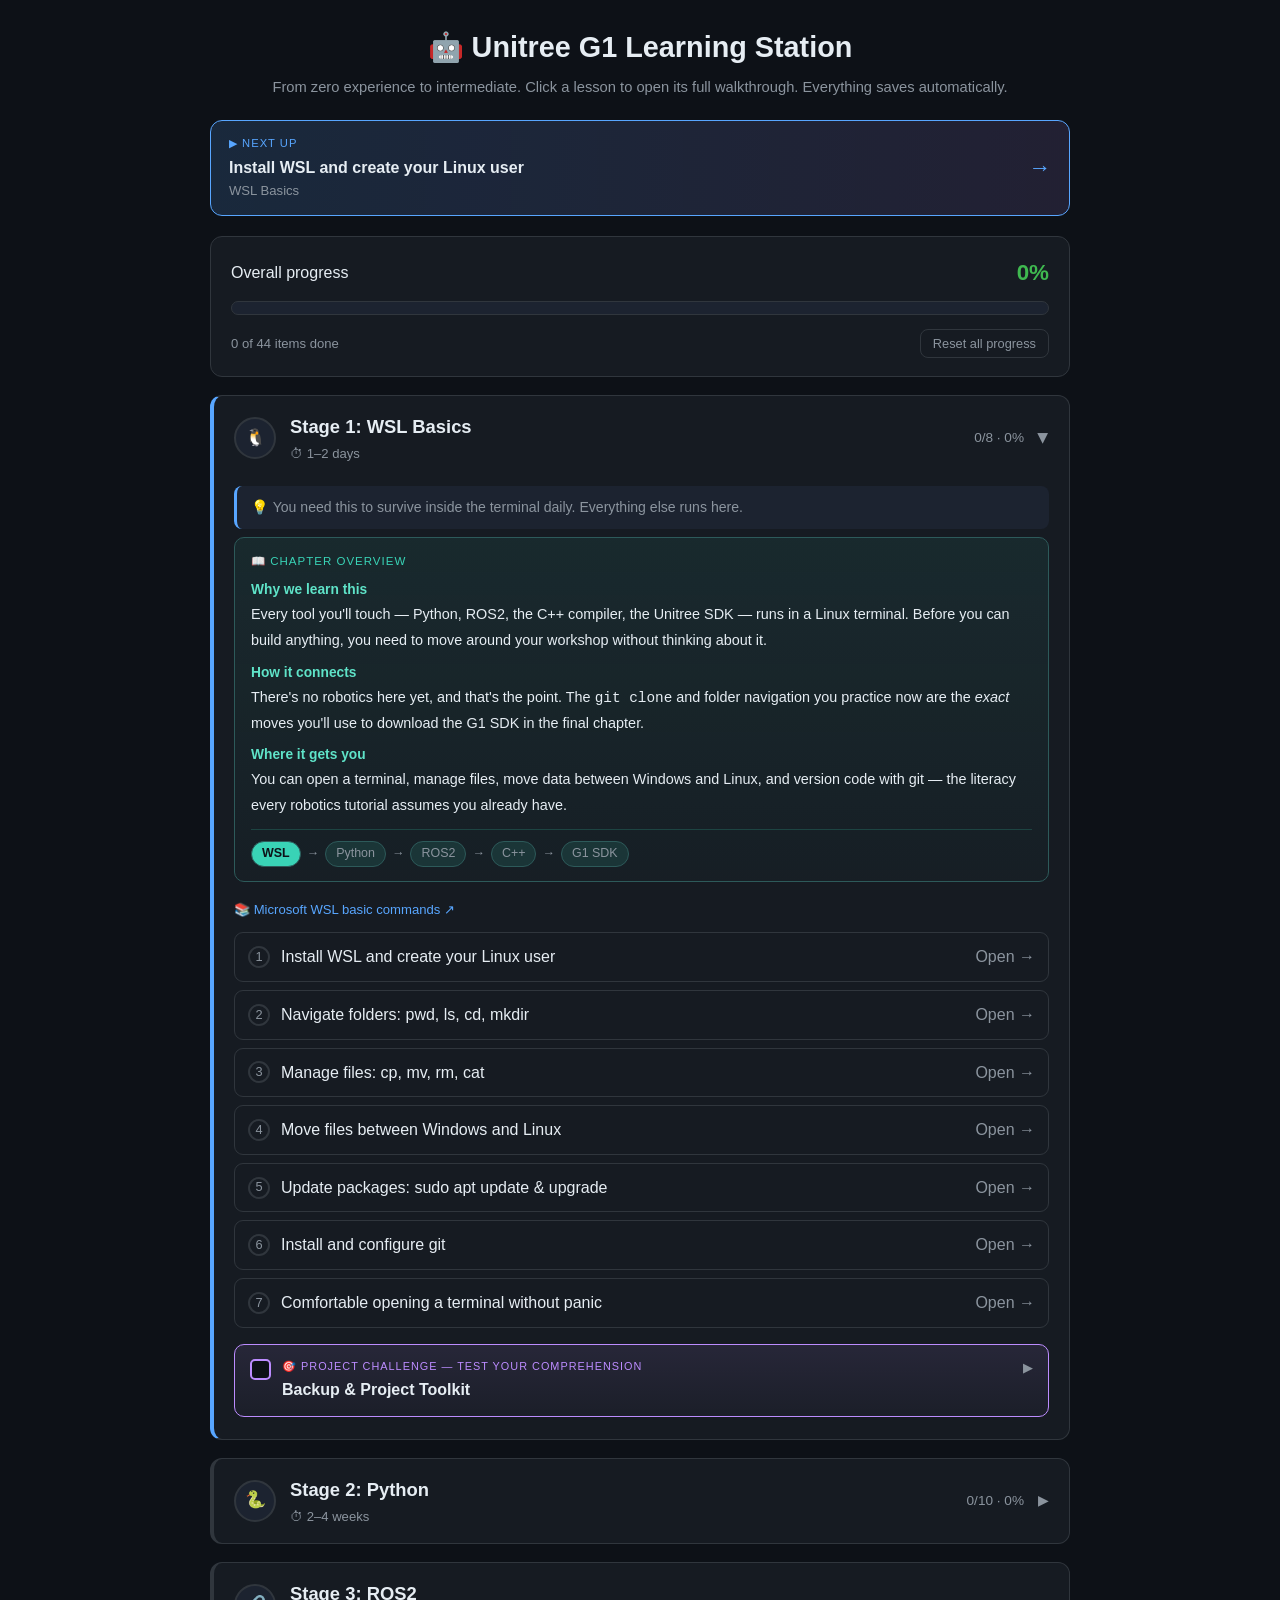
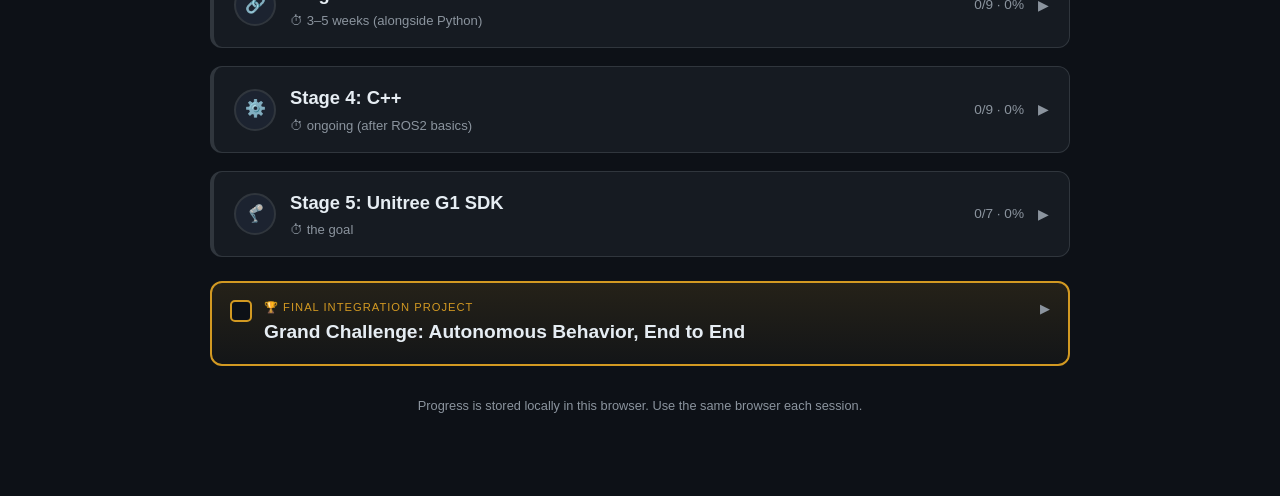
==== commit d80d873c: "Add WSL workflow depth: how to actually run Python and C++ in WSL - New lead lesson in Python chapte" ====
--- a/learning-station.html
+++ b/learning-station.html
@@ -117,6 +117,13 @@
   .sec li{margin:4px 0;}
   .model{border-left:4px solid var(--teal);}
   .model h3{color:var(--teal);}
+  .docs{border-left:4px solid var(--purple);}
+  .docs h3{color:var(--purple);}
+  .docs h4.dh{font-size:.92rem;color:var(--purple);margin:16px 0 5px;font-weight:600;}
+  .docs h4.dh:first-of-type{margin-top:2px;}
+  .docs ol{margin:8px 0 8px 20px;}
+  .docs ol li{margin:4px 0;}
+  .docs pre{margin:6px 0 10px;}
   pre{background:var(--code);border:1px solid var(--border);border-radius:7px;padding:12px 14px;overflow-x:auto;margin:8px 0;font-size:.86rem;line-height:1.5;}
   code{font-family:"SF Mono",Consolas,Monaco,monospace;}
   p code,li code,td code{background:var(--panel2);padding:1px 6px;border-radius:4px;font-size:.86em;color:var(--purple);}
@@ -228,6 +235,11 @@
 
   {t:"Move files between Windows and Linux",
    model:"You have two filing cabinets side by side. Windows files appear inside Linux at <code>/mnt/c/</code>. Linux files appear inside Windows Explorer at <code>\\\\wsl$\\Ubuntu\\home\\you</code>. Same drive, two doors.",
+   notes:[
+    ["Case sensitivity bites here",`<p>Linux paths are <b>case-sensitive</b>; Windows paths aren't. Two real traps:</p><ul><li>The drive is <code>/mnt/c</code> (lowercase), <b>not</b> <code>/mnt/C</code> — <code>ls /mnt/C/...</code> fails with "No such file or directory".</li><li>Folder names must match exactly: <code>OneDrive</code>, not <code>Onedrive</code>. If your Desktop lives in OneDrive, the path is <code>/mnt/c/Users/You/OneDrive/Desktop</code>.</li></ul><p>When a path "doesn't exist", list one level up to see the real spelling: <code>ls /mnt/c/Users/You</code>.</p>`],
+    ["\"cannot stat\" means the source is missing",`<p><code>cp: cannot stat '/home/you/my_name.txt'</code> is not about the destination — it means the <i>source</i> file isn't where you said. Check before you copy:</p><pre><code>ls ~                          # is the file really in home?\nfind ~ -name "my_name.txt"    # search for it</code></pre><p>Only once <code>ls</code> shows the file should you run <code>cp</code>.</p>`],
+    ["Find your Windows username",`<p>Unsure what comes after <code>/mnt/c/Users/</code>? List it:</p><pre><code>ls /mnt/c/Users</code></pre><p>One of those folders is yours — use that exact name (capitalisation included) in your paths.</p>`]
+   ],
    steps:[
     {say:"Peek at your Windows Desktop from inside Linux.",cmd:"ls /mnt/c/Users/YourName/Desktop",out:"Lists your real Windows desktop files."},
     {say:"Copy a Linux file onto your Windows Desktop.",cmd:"cp ~/name.txt /mnt/c/Users/YourName/Desktop/",out:"It now appears on your Windows desktop."},
@@ -300,6 +312,33 @@
 {id:"python",icon:"🐍",title:"Python",time:"2–4 weeks",why:"Most Unitree examples are Python first. Faster to prototype and test on the robot.",
  resource:{label:"Official Python tutorial",url:"https://docs.python.org/3/tutorial/"},
  tasks:[
+  {t:"Set up &amp; run Python in WSL",
+   model:"Before variables and loops, learn the loop you'll repeat thousands of times: <b>edit a file → run it → read the output → fix → repeat</b>. In WSL this all happens in your Ubuntu terminal. Ubuntu already ships with Python 3, so there's nothing to install — you just need to know <i>where</i> to keep code, <i>how</i> to run it, and <i>what</i> to edit it with.",
+   notes:[
+    ["Two ways to run Python",`<p>Python has two modes, and beginners mix them up:</p><ul><li><b>Interactive (REPL):</b> type <code>python3</code> alone and you get a <code>&gt;&gt;&gt;</code> prompt. Each line runs the instant you press Enter — perfect for testing one idea. Leave with <code>exit()</code> or <code>Ctrl+D</code>.</li><li><b>Script files:</b> put code in a <code>.py</code> file and run <code>python3 file.py</code>. This is how real programs are written and re-run.</li></ul><p>Rule of thumb: <b>explore in the REPL, build in a file.</b> Anything you want to keep belongs in a <code>.py</code> file you can re-run and track with git.</p>`],
+    ["Where your code should live",`<p>The single most important WSL habit: keep projects in your <b>Linux home</b> (<code>~/</code>, e.g. <code>~/robotics/</code>) — <b>not</b> under <code>/mnt/c/</code>. Linux-side code runs far faster, git behaves correctly, and file permissions work the way Python expects. The Windows drive is for <i>moving files in and out</i>, not for living in.</p><pre><code>mkdir -p ~/robotics/practice\ncd ~/robotics/practice</code></pre>`],
+    ["Editing: nano now, VS Code soon",`<p>You need a way to create and edit <code>.py</code> files:</p><ul><li><b>nano</b> — a simple editor inside the terminal. <code>nano hello.py</code> opens it; <code>Ctrl+O</code> then Enter saves; <code>Ctrl+X</code> exits. Always available.</li><li><b>VS Code (recommended)</b> — install VS Code on Windows, add the <i>WSL</i> extension, then run <code>code .</code> inside a project folder. It opens on Windows but edits your Linux files directly, with autocomplete and error highlighting. This is how most people write Python in WSL.</li></ul><p>Start with nano today; switch to <code>code .</code> the moment you want a real editor — your files never move.</p>`],
+    ["python vs python3, and pip",`<p>On Ubuntu the command is <code>python3</code> (and <code>pip3</code> for packages). Plain <code>python</code> may not exist, which breaks Windows-style tutorials. To make <code>python</code> work too:</p><pre><code>sudo apt install python-is-python3 -y</code></pre><p>Check what you have, and install pip if needed:</p><pre><code>python3 --version\npip3 --version          # missing? sudo apt install python3-pip -y</code></pre>`]
+   ],
+   steps:[
+    {say:"Confirm Python is there — Ubuntu ships with it, so this just prints the version.",cmd:"python3 --version",out:"→ Python 3.x.x"},
+    {say:"Make a Linux-side home for your code and move into it.",cmd:"mkdir -p ~/robotics/practice\ncd ~/robotics/practice",out:"Now inside /home/you/robotics/practice."},
+    {say:"Open a new file in nano.",cmd:"nano hello.py",out:"An empty editor opens."},
+    {say:"Type this one line, then save with <code>Ctrl+O</code> → Enter and exit with <code>Ctrl+X</code>.",cmd:"print(\"Hello from WSL Python\")",out:"Back at the terminal, hello.py now exists."},
+    {say:"Run your script.",cmd:"python3 hello.py",out:"→ Hello from WSL Python"},
+    {say:"Try interactive mode for quick experiments, then leave it.",cmd:"python3\n>>> 2 + 2\n>>> exit()",out:"→ 4, then back to the shell."}
+   ],
+   trip:"Two classic errors. First: typing <code>python</code> instead of <code>python3</code> and getting <code>command not found</code> — on Ubuntu it's <code>python3</code>. Second: saving projects under <code>/mnt/c/</code> and wondering why everything is slow and git misbehaves — keep code in <code>~/</code>, and only copy to <code>/mnt/c/</code> when you specifically need the file in Windows.",
+   ref:[["python3 file.py","Run a script"],["python3","Open the REPL"],["exit() / Ctrl+D","Leave the REPL"],["nano file.py","Edit in the terminal"],["code .","Open folder in VS Code"],["python3 --version","Check the version"],["pip3 install x","Install a package"]],
+   mastery:"From an empty terminal: make <code>~/robotics/practice</code>, create <code>hello.py</code> with nano that prints your name, run it with <code>python3</code>, then open the REPL and compute <code>10 * 10</code>.",
+   sol:`<pre><code>mkdir -p ~/robotics/practice && cd ~/robotics/practice
+nano hello.py        <span class="out"># type: print("Ivan How"), then Ctrl+O, Enter, Ctrl+X</span>
+python3 hello.py     <span class="out"># Ivan How</span>
+python3              <span class="out"># open the REPL</span>
+&gt;&gt;&gt; 10 * 10          <span class="out"># 100</span>
+&gt;&gt;&gt; exit()</code></pre><p>If that whole loop felt natural, you have the WSL Python workflow down — everything after this is just what you type <i>inside</i> the file.</p>`,
+   link:{label:"Develop in WSL with VS Code",url:"https://code.visualstudio.com/docs/remote/wsl"}},
+
   {t:"Variables and data types",
    model:"A variable is a labelled box that holds a value. You don't declare a type — Python looks at what you put in and figures it out.",
    steps:[
@@ -602,6 +641,35 @@
 {id:"cpp",icon:"⚙️",title:"C++",time:"ongoing (after ROS2 basics)",why:"Needed for low-level motor control and performance. unitree_sdk2 is C++ based.",
  resource:{label:"learncpp.com",url:"https://www.learncpp.com/"},
  tasks:[
+  {t:"Set up &amp; run C++ in WSL",
+   model:"C++ adds one step to the Python loop: <b>edit → compile → run</b>. The computer can't run your <code>.cpp</code> text directly — a compiler (<code>g++</code>) first turns it into a binary, and you run that binary. In WSL you install the GNU toolchain once, then live in this three-step cycle. It's the exact workflow <code>unitree_sdk2</code> is built with.",
+   notes:[
+    ["Install the toolchain once",`<p>Ubuntu has no C++ compiler by default. One package gives you the whole GNU toolchain:</p><pre><code>sudo apt update\nsudo apt install build-essential gdb -y</code></pre><p><code>build-essential</code> brings <code>g++</code> and <code>make</code>; <code>gdb</code> is the debugger. Verify, and add CMake (the SDK's build system):</p><pre><code>g++ --version\nsudo apt install cmake -y\ncmake --version</code></pre>`],
+    ["The edit → compile → run loop",`<p>Every C++ change is three steps, and forgetting the middle one is the #1 confusion ("I edited it but nothing changed"):</p><ol><li><b>Edit</b> the <code>.cpp</code> file.</li><li><b>Compile</b>: <code>g++ hello.cpp -o hello</code> — produces a binary named <code>hello</code>.</li><li><b>Run</b>: <code>./hello</code> (the <code>./</code> means "in this folder").</li></ol><p>Python skips the compile step; C++ never does. Until you recompile, <code>./hello</code> is still running your old code.</p>`],
+    ["Compile with warnings on",`<p>As code grows, compile with warnings — they catch real bugs before they bite:</p><pre><code>g++ -Wall -Wextra -std=c++17 hello.cpp -o hello</code></pre><ul><li><code>-Wall -Wextra</code> — turn on helpful warnings.</li><li><code>-std=c++17</code> — use a modern C++ standard (the SDK does).</li><li><code>-g</code> — add debug info so <code>gdb ./hello</code> can step through your code.</li></ul>`],
+    ["Editing: nano and VS Code",`<p>Same choice as Python: <code>nano file.cpp</code> works anywhere, but for real C++ install VS Code on Windows, add the <b>WSL</b> and <b>C/C++</b> extensions, and run <code>code .</code> in your project. You get autocomplete, errors underlined before you compile, and one-click build/debug — a big comfort jump once files outgrow one screen.</p>`]
+   ],
+   steps:[
+    {say:"Install the compiler and debugger (once per machine).",cmd:"sudo apt update\nsudo apt install build-essential gdb -y",out:"Gives you g++, make, and gdb."},
+    {say:"Confirm the compiler is ready.",cmd:"g++ --version",out:"→ g++ (Ubuntu ...) 13.x"},
+    {say:"Make a Linux-side project folder and enter it.",cmd:"mkdir -p ~/robotics/cpp\ncd ~/robotics/cpp",out:"Inside /home/you/robotics/cpp."},
+    {say:"Open <code>hello.cpp</code> in nano (Ctrl+O, Enter to save; Ctrl+X to exit).",cmd:"nano hello.cpp",out:"An empty editor opens."},
+    {say:"Type this program.",cmd:"#include <iostream>\nint main() {\n    std::cout << \"Hello from WSL C++\\n\";\n    return 0;\n}",out:""},
+    {say:"Compile, then run the binary — two commands every time you change the file.",cmd:"g++ -Wall hello.cpp -o hello\n./hello",out:"→ Hello from WSL C++"}
+   ],
+   trip:"The trap that defines C++: <b>editing the file changes nothing until you recompile.</b> If the output doesn't match your code, you almost certainly forgot to re-run <code>g++</code>. Build the reflex: after every edit, <code>g++ … -o name</code> then <code>./name</code>. (And <code>./hello</code> needs the <code>./</code> — plain <code>hello</code> won't be found.)",
+   ref:[["g++ f.cpp -o name","Compile into 'name'"],["./name","Run the binary"],["g++ -Wall -Wextra …","Compile with warnings"],["-std=c++17","Use modern C++"],["g++ -g … + gdb","Compile + debug"],["nano f.cpp / code .","Edit the source"]],
+   mastery:"From scratch: install <code>build-essential</code>, make <code>~/robotics/cpp</code>, write <code>hello.cpp</code> that prints your name, compile it with <code>-Wall</code>, and run the binary.",
+   sol:`<pre><code>sudo apt install build-essential -y
+mkdir -p ~/robotics/cpp && cd ~/robotics/cpp
+nano hello.cpp     <span class="out"># type the program below, save, exit</span></code></pre><pre><code>#include &lt;iostream&gt;
+int main() {
+    std::cout &lt;&lt; "Ivan How\\n";
+    return 0;
+}</code></pre><pre><code>g++ -Wall hello.cpp -o hello
+./hello            <span class="out"># Ivan How</span></code></pre><p>Edit → compile → run. That three-step loop is C++ in WSL in a nutshell.</p>`,
+   link:{label:"Using C++ and WSL in VS Code",url:"https://code.visualstudio.com/docs/cpp/config-wsl"}},
+
   {t:"Compile and run a hello-world",
    model:"Unlike Python, C++ must be <b>compiled</b> into a binary before it runs. That extra build step is the price of C++'s speed — and it's the workflow the whole SDK uses.",
    steps:[
@@ -970,6 +1038,13 @@
     html+=`</div>`;
   }
 
+  // Deeper documentation
+  if(task.notes&&task.notes.length){
+    html+=`<div class="sec docs"><h3>📖 Deeper dive</h3>`;
+    task.notes.forEach(n=>{ html+=`<h4 class="dh">${n[0]}</h4>${n[1]}`; });
+    html+=`</div>`;
+  }
+
   // Trip-ups
   if(task.trip) html+=`<div class="sec trip"><h3>⚠️ Where beginners trip</h3><p>${task.trip}</p></div>`;
 
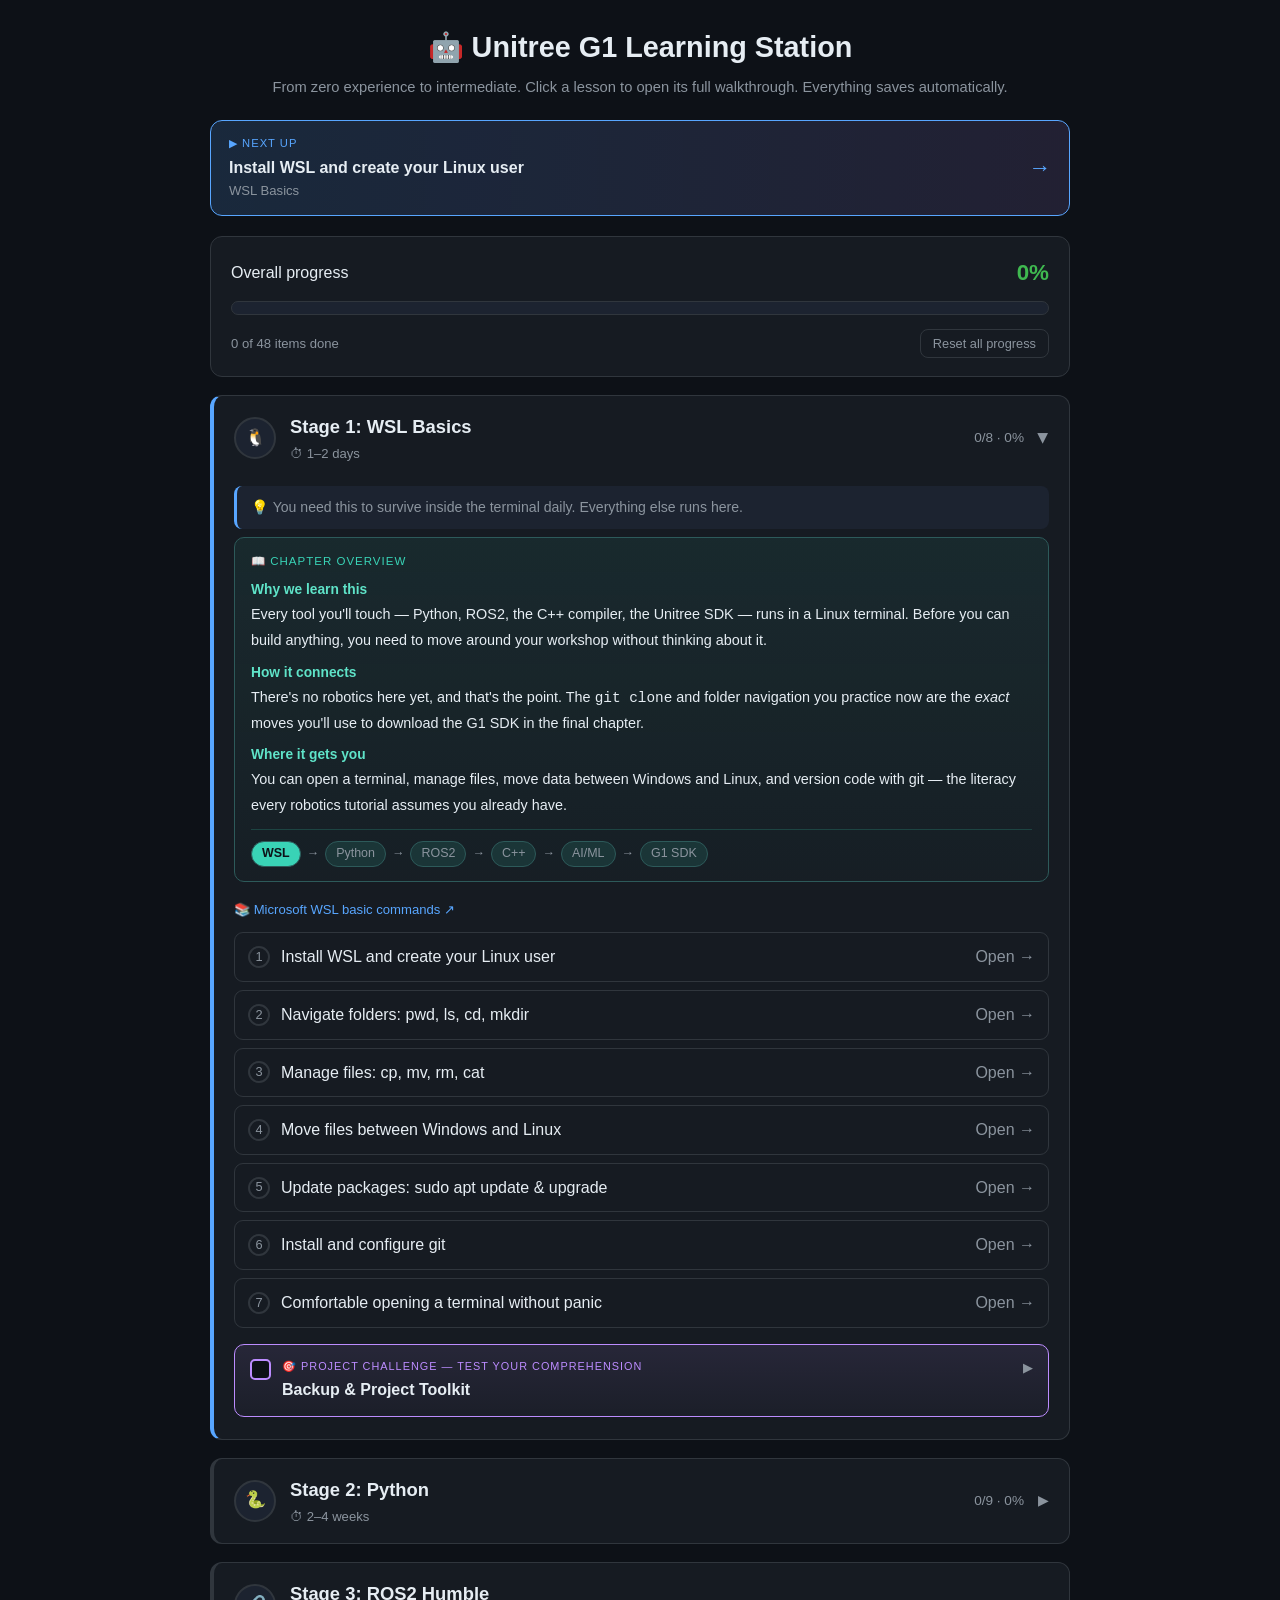
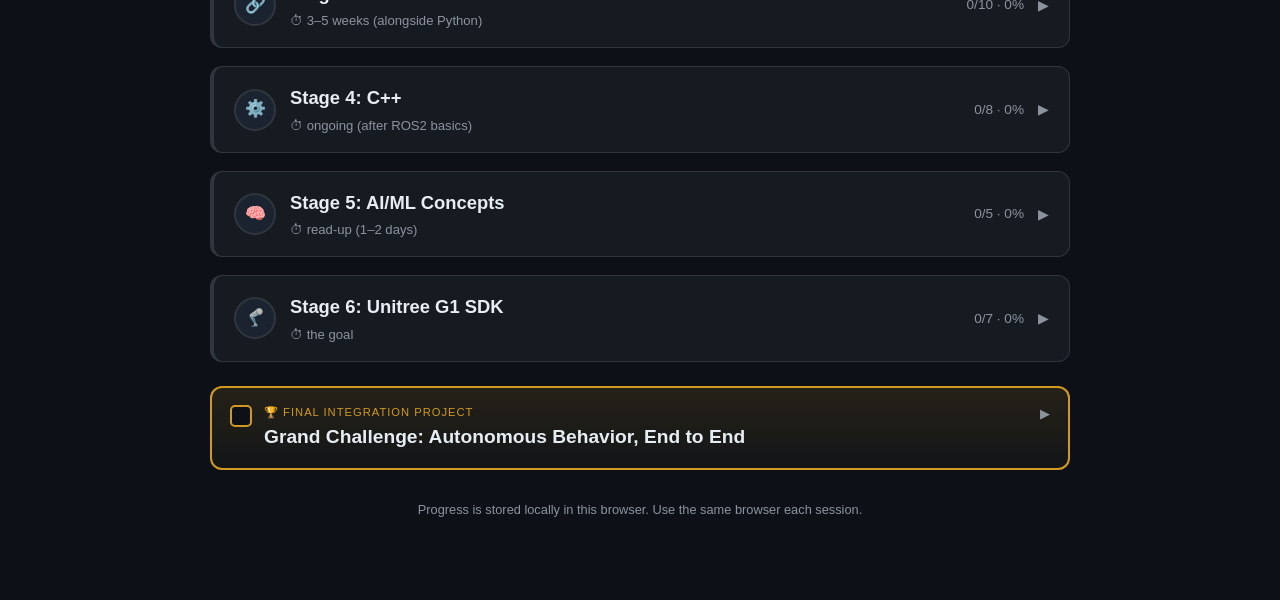
==== commit ad41ef48: "Align learning station with boss's instruction set - WSL install now specifies Ubuntu-22.04 LTS (req" ====
--- a/learning-station.html
+++ b/learning-station.html
@@ -117,13 +117,6 @@
   .sec li{margin:4px 0;}
   .model{border-left:4px solid var(--teal);}
   .model h3{color:var(--teal);}
-  .docs{border-left:4px solid var(--purple);}
-  .docs h3{color:var(--purple);}
-  .docs h4.dh{font-size:.92rem;color:var(--purple);margin:16px 0 5px;font-weight:600;}
-  .docs h4.dh:first-of-type{margin-top:2px;}
-  .docs ol{margin:8px 0 8px 20px;}
-  .docs ol li{margin:4px 0;}
-  .docs pre{margin:6px 0 10px;}
   pre{background:var(--code);border:1px solid var(--border);border-radius:7px;padding:12px 14px;overflow-x:auto;margin:8px 0;font-size:.86rem;line-height:1.5;}
   code{font-family:"SF Mono",Consolas,Monaco,monospace;}
   p code,li code,td code{background:var(--panel2);padding:1px 6px;border-radius:4px;font-size:.86em;color:var(--purple);}
@@ -166,14 +159,15 @@
 
 <script>
 /* ============================ CONTENT ============================ */
-const STAGE_ORDER=[["wsl","WSL"],["python","Python"],["ros2","ROS2"],["cpp","C++"],["g1sdk","G1 SDK"]];
+const STAGE_ORDER=[["wsl","WSL"],["python","Python"],["ros2","ROS2"],["cpp","C++"],["aiml","AI/ML"],["g1sdk","G1 SDK"]];
 
 const OVERVIEWS={
   wsl:{why:"Every tool you'll touch — Python, ROS2, the C++ compiler, the Unitree SDK — runs in a Linux terminal. Before you can build anything, you need to move around your workshop without thinking about it.",connect:"There's no robotics here yet, and that's the point. The <code>git clone</code> and folder navigation you practice now are the <i>exact</i> moves you'll use to download the G1 SDK in the final chapter.",ready:"You can open a terminal, manage files, move data between Windows and Linux, and version code with git — the literacy every robotics tutorial assumes you already have."},
   python:{why:"Robotics is 'make the machine do what you mean.' Python is the fastest way to express that, and it's the language Unitree's examples reach for first.",connect:"You learn to think in code here. A ROS2 node is a class; a robot in the SDK is an object. The 'sense → decide → act' logic you'll run on the G1 is just an if-statement inside a loop — built right here.",ready:"You can write a real program from scratch: read data, make decisions, organize code into classes, and save results."},
   ros2:{why:"A real robot isn't one giant program — it's many small programs talking to each other. ROS2 is the standard that lets them communicate.",connect:"The publisher/subscriber pattern you build is <i>literally</i> how the G1 SDK sends commands and reads state (same DDS messaging). Learn it alongside Python.",ready:"You can design a multi-node sense→decide→act system, build it into a package, and watch it run."},
   cpp:{why:"Low-level motor control needs the speed of compiled C++. And <code>unitree_sdk2</code>, the library that controls the G1, is written in C++.",connect:"Everything from Python carries over — variables, loops, classes — with stricter syntax and a compile step. The bridge from 'I can prototype' to 'I can ship control code.'",ready:"You can compile a multi-file project with CMake (the SDK's build system) and write a C++ ROS2 node."},
-  g1sdk:{why:"The destination. You connect to a real humanoid, read its sensors, and command its motors with <code>unitree_sdk2</code>.",connect:"It all converges: <code>git clone</code> (WSL), build with CMake (C++), read state + send commands with pub/sub (ROS2), structure logic as sense→decide→act (Python).",ready:"You can connect to the G1, read live state, send safe commands in a control loop, and write your own behavior — i.e. start real projects."}
+  aiml:{why:"Modern humanoid robotics is inseparable from AI — VLAs, LLMs, and local inference tools define where the field is heading and what the G1 will eventually be capable of.",connect:"Your ROS2 pub/sub graph can pipe camera frames into a VLA and receive action commands back. llama.cpp can parse natural language instructions and pass structured goals to the G1 SDK. UniFolm-VLA is built specifically for Unitree humanoids — it plugs directly into the SDK you already learned.",ready:"You can clearly explain VLA vs VLM vs LLM, describe how LeRobot and UniFolm-VLA fit into a G1 workflow, and understand what llama.cpp enables for on-device AI in real-time robot control."},
+  g1sdk:{why:"The destination. You connect to a real humanoid, read its sensors, and command its motors with <code>unitree_sdk2</code>.",connect:"It all converges: <code>git clone</code> (WSL), build with CMake (C++), read state + send commands with pub/sub (ROS2), structure logic as sense→decide→act (Python), and optionally pipe a VLA or LLM output as the 'decide' step (AI/ML).",ready:"You can connect to the G1, read live state, send safe commands in a control loop, and write your own behavior — i.e. start real projects."}
 };
 
 /* Each lesson: t(title), model, steps[{say,cmd,out}], trip, ref[[a,b]], mastery, sol, link */
@@ -184,7 +178,7 @@
   {t:"Install WSL and create your Linux user",
    model:"WSL drops a real Linux computer inside your Windows machine — no second PC, no dual-boot. One command sets it all up.",
    steps:[
-    {say:"Open <b>PowerShell as Administrator</b> (Win → type PowerShell → right-click → Run as administrator), then install everything with one command.",cmd:"wsl --install",out:"Downloads the Linux kernel + Ubuntu, then asks you to restart."},
+    {say:"Open <b>PowerShell as Administrator</b> (Win → type PowerShell → right-click → Run as administrator), then install WSL with <b>Ubuntu 22.04 LTS</b>. This specific version is required for ROS2 Humble.",cmd:"wsl --install -d Ubuntu-22.04",out:"Downloads the Linux kernel + Ubuntu 22.04 LTS, then asks you to restart."},
     {say:"Restart your PC. Ubuntu opens on its own and asks for a username and password (the password stays invisible as you type — that's normal).",cmd:"",out:""},
     {say:"Check it landed on the fast version.",cmd:"wsl --status",out:"Should say <b>Default Version: 2</b>."}
    ],
@@ -235,11 +229,6 @@
 
   {t:"Move files between Windows and Linux",
    model:"You have two filing cabinets side by side. Windows files appear inside Linux at <code>/mnt/c/</code>. Linux files appear inside Windows Explorer at <code>\\\\wsl$\\Ubuntu\\home\\you</code>. Same drive, two doors.",
-   notes:[
-    ["Case sensitivity bites here",`<p>Linux paths are <b>case-sensitive</b>; Windows paths aren't. Two real traps:</p><ul><li>The drive is <code>/mnt/c</code> (lowercase), <b>not</b> <code>/mnt/C</code> — <code>ls /mnt/C/...</code> fails with "No such file or directory".</li><li>Folder names must match exactly: <code>OneDrive</code>, not <code>Onedrive</code>. If your Desktop lives in OneDrive, the path is <code>/mnt/c/Users/You/OneDrive/Desktop</code>.</li></ul><p>When a path "doesn't exist", list one level up to see the real spelling: <code>ls /mnt/c/Users/You</code>.</p>`],
-    ["\"cannot stat\" means the source is missing",`<p><code>cp: cannot stat '/home/you/my_name.txt'</code> is not about the destination — it means the <i>source</i> file isn't where you said. Check before you copy:</p><pre><code>ls ~                          # is the file really in home?\nfind ~ -name "my_name.txt"    # search for it</code></pre><p>Only once <code>ls</code> shows the file should you run <code>cp</code>.</p>`],
-    ["Find your Windows username",`<p>Unsure what comes after <code>/mnt/c/Users/</code>? List it:</p><pre><code>ls /mnt/c/Users</code></pre><p>One of those folders is yours — use that exact name (capitalisation included) in your paths.</p>`]
-   ],
    steps:[
     {say:"Peek at your Windows Desktop from inside Linux.",cmd:"ls /mnt/c/Users/YourName/Desktop",out:"Lists your real Windows desktop files."},
     {say:"Copy a Linux file onto your Windows Desktop.",cmd:"cp ~/name.txt /mnt/c/Users/YourName/Desktop/",out:"It now appears on your Windows desktop."},
@@ -312,33 +301,6 @@
 {id:"python",icon:"🐍",title:"Python",time:"2–4 weeks",why:"Most Unitree examples are Python first. Faster to prototype and test on the robot.",
  resource:{label:"Official Python tutorial",url:"https://docs.python.org/3/tutorial/"},
  tasks:[
-  {t:"Set up &amp; run Python in WSL",
-   model:"Before variables and loops, learn the loop you'll repeat thousands of times: <b>edit a file → run it → read the output → fix → repeat</b>. In WSL this all happens in your Ubuntu terminal. Ubuntu already ships with Python 3, so there's nothing to install — you just need to know <i>where</i> to keep code, <i>how</i> to run it, and <i>what</i> to edit it with.",
-   notes:[
-    ["Two ways to run Python",`<p>Python has two modes, and beginners mix them up:</p><ul><li><b>Interactive (REPL):</b> type <code>python3</code> alone and you get a <code>&gt;&gt;&gt;</code> prompt. Each line runs the instant you press Enter — perfect for testing one idea. Leave with <code>exit()</code> or <code>Ctrl+D</code>.</li><li><b>Script files:</b> put code in a <code>.py</code> file and run <code>python3 file.py</code>. This is how real programs are written and re-run.</li></ul><p>Rule of thumb: <b>explore in the REPL, build in a file.</b> Anything you want to keep belongs in a <code>.py</code> file you can re-run and track with git.</p>`],
-    ["Where your code should live",`<p>The single most important WSL habit: keep projects in your <b>Linux home</b> (<code>~/</code>, e.g. <code>~/robotics/</code>) — <b>not</b> under <code>/mnt/c/</code>. Linux-side code runs far faster, git behaves correctly, and file permissions work the way Python expects. The Windows drive is for <i>moving files in and out</i>, not for living in.</p><pre><code>mkdir -p ~/robotics/practice\ncd ~/robotics/practice</code></pre>`],
-    ["Editing: nano now, VS Code soon",`<p>You need a way to create and edit <code>.py</code> files:</p><ul><li><b>nano</b> — a simple editor inside the terminal. <code>nano hello.py</code> opens it; <code>Ctrl+O</code> then Enter saves; <code>Ctrl+X</code> exits. Always available.</li><li><b>VS Code (recommended)</b> — install VS Code on Windows, add the <i>WSL</i> extension, then run <code>code .</code> inside a project folder. It opens on Windows but edits your Linux files directly, with autocomplete and error highlighting. This is how most people write Python in WSL.</li></ul><p>Start with nano today; switch to <code>code .</code> the moment you want a real editor — your files never move.</p>`],
-    ["python vs python3, and pip",`<p>On Ubuntu the command is <code>python3</code> (and <code>pip3</code> for packages). Plain <code>python</code> may not exist, which breaks Windows-style tutorials. To make <code>python</code> work too:</p><pre><code>sudo apt install python-is-python3 -y</code></pre><p>Check what you have, and install pip if needed:</p><pre><code>python3 --version\npip3 --version          # missing? sudo apt install python3-pip -y</code></pre>`]
-   ],
-   steps:[
-    {say:"Confirm Python is there — Ubuntu ships with it, so this just prints the version.",cmd:"python3 --version",out:"→ Python 3.x.x"},
-    {say:"Make a Linux-side home for your code and move into it.",cmd:"mkdir -p ~/robotics/practice\ncd ~/robotics/practice",out:"Now inside /home/you/robotics/practice."},
-    {say:"Open a new file in nano.",cmd:"nano hello.py",out:"An empty editor opens."},
-    {say:"Type this one line, then save with <code>Ctrl+O</code> → Enter and exit with <code>Ctrl+X</code>.",cmd:"print(\"Hello from WSL Python\")",out:"Back at the terminal, hello.py now exists."},
-    {say:"Run your script.",cmd:"python3 hello.py",out:"→ Hello from WSL Python"},
-    {say:"Try interactive mode for quick experiments, then leave it.",cmd:"python3\n>>> 2 + 2\n>>> exit()",out:"→ 4, then back to the shell."}
-   ],
-   trip:"Two classic errors. First: typing <code>python</code> instead of <code>python3</code> and getting <code>command not found</code> — on Ubuntu it's <code>python3</code>. Second: saving projects under <code>/mnt/c/</code> and wondering why everything is slow and git misbehaves — keep code in <code>~/</code>, and only copy to <code>/mnt/c/</code> when you specifically need the file in Windows.",
-   ref:[["python3 file.py","Run a script"],["python3","Open the REPL"],["exit() / Ctrl+D","Leave the REPL"],["nano file.py","Edit in the terminal"],["code .","Open folder in VS Code"],["python3 --version","Check the version"],["pip3 install x","Install a package"]],
-   mastery:"From an empty terminal: make <code>~/robotics/practice</code>, create <code>hello.py</code> with nano that prints your name, run it with <code>python3</code>, then open the REPL and compute <code>10 * 10</code>.",
-   sol:`<pre><code>mkdir -p ~/robotics/practice && cd ~/robotics/practice
-nano hello.py        <span class="out"># type: print("Ivan How"), then Ctrl+O, Enter, Ctrl+X</span>
-python3 hello.py     <span class="out"># Ivan How</span>
-python3              <span class="out"># open the REPL</span>
-&gt;&gt;&gt; 10 * 10          <span class="out"># 100</span>
-&gt;&gt;&gt; exit()</code></pre><p>If that whole loop felt natural, you have the WSL Python workflow down — everything after this is just what you type <i>inside</i> the file.</p>`,
-   link:{label:"Develop in WSL with VS Code",url:"https://code.visualstudio.com/docs/remote/wsl"}},
-
   {t:"Variables and data types",
    model:"A variable is a labelled box that holds a value. You don't declare a type — Python looks at what you put in and figures it out.",
    steps:[
@@ -489,29 +451,47 @@
    link:{label:"Python tutorial index",url:"https://docs.python.org/3/tutorial/"}}
  ]},
 
-{id:"ros2",icon:"🔗",title:"ROS2",time:"3–5 weeks (alongside Python)",why:"Start after basic Python — the tutorials use Python heavily. This is how robot software talks to itself.",
- resource:{label:"ROS2 official tutorials",url:"https://docs.ros.org/en/jazzy/Tutorials.html"},
+{id:"ros2",icon:"🔗",title:"ROS2 Humble",time:"3–5 weeks (alongside Python)",why:"Start after basic Python — the tutorials use Python heavily. This is how robot software talks to itself.",
+ resource:{label:"ROS2 Humble installation guide",url:"https://docs.ros.org/en/humble/Installation/Ubuntu-Install-Debians.html"},
  tasks:[
+  {t:"Install ROS2 Humble on Ubuntu 22.04",
+   model:"ROS2 Humble Hawksbill is the Long-Term Support (LTS) release that targets Ubuntu 22.04 exactly. It receives security updates until 2027. The install process adds the ROS2 apt repository to Ubuntu, then installs the full desktop suite.",
+   steps:[
+    {say:"Set your locale (Humble requires UTF-8).",cmd:"sudo apt update && sudo apt install -y locales\nsudo locale-gen en_US en_US.UTF-8\nsudo update-locale LC_ALL=en_US.UTF-8 LANG=en_US.UTF-8\nexport LANG=en_US.UTF-8",out:"No errors = locale is set."},
+    {say:"Add the ROS2 apt repository and its signing key.",cmd:"sudo apt install -y software-properties-common curl\nsudo curl -sSL https://raw.githubusercontent.com/ros/rosdistro/master/ros.key \\\n  -o /usr/share/keyrings/ros-archive-keyring.gpg\necho \"deb [arch=$(dpkg --print-architecture) signed-by=/usr/share/keyrings/ros-archive-keyring.gpg] \\\n  http://packages.ros.org/ros2/ubuntu $(. /etc/os-release && echo $UBUNTU_CODENAME) main\" \\\n  | sudo tee /etc/apt/sources.list.d/ros2.list > /dev/null",out:"Adds the official ROS2 package source."},
+    {say:"Install ROS2 Humble Desktop (includes rviz, rqt, demo nodes).",cmd:"sudo apt update\nsudo apt upgrade -y\nsudo apt install -y ros-humble-desktop",out:"Large download (~500 MB). Takes a few minutes."},
+    {say:"Source the setup file and verify.",cmd:"source /opt/ros/humble/setup.bash\nros2 run demo_nodes_cpp talker",out:"→ Publishing: 'Hello World: 1' … confirms it works."},
+    {say:"Add the source line to your <code>~/.bashrc</code> so it loads in every new terminal.",cmd:"echo 'source /opt/ros/humble/setup.bash' >> ~/.bashrc\nsource ~/.bashrc",out:"From now on, any new terminal has ROS2 ready."}
+   ],
+   trip:"If <code>ros2: command not found</code> appears, you opened a new terminal and forgot to source. After adding to <code>~/.bashrc</code> in step 5 that's automatic. If the apt key step fails, check your internet connection — WSL shares Windows networking, so confirm a browser works first.",
+   ref:[["source /opt/ros/humble/setup.bash","Load ROS2 (every terminal, or add to .bashrc)"],["ros2 --version","Confirm install succeeded"],["sudo apt install ros-humble-<pkg>","Add extra ROS2 packages"],["~/.bashrc","Shell startup file — edits take effect in new terminals"]],
+   mastery:"Install ROS2 Humble, add the source line to <code>~/.bashrc</code>, open a fresh terminal, and run the talker demo successfully.",
+   sol:`<pre><code><span class="out"># Steps 1–5 above, then open a fresh terminal:</span>
+ros2 run demo_nodes_cpp talker
+<span class="out"># → Publishing: 'Hello World: 1' (every second)</span>
+<span class="out"># Ctrl+C to stop</span></code></pre><p>If it works in a fresh terminal without manually sourcing, the .bashrc line is set correctly.</p>`,
+   link:{label:"ROS2 Humble install (official)",url:"https://docs.ros.org/en/humble/Installation/Ubuntu-Install-Debians.html"}},
+
   {t:"Concepts: nodes and the graph",
    model:"A robot's software is a team of small programs called <b>nodes</b>, each with one job (read camera, balance, drive a motor). Together they form the <b>graph</b>. They cooperate without knowing each other directly.",
    steps:[
-    {say:"Load ROS2 into your terminal. You do this in EVERY new terminal.",cmd:"source /opt/ros/jazzy/setup.bash",out:"No output = loaded."},
+    {say:"Load ROS2 into your terminal. You do this in EVERY new terminal.",cmd:"source /opt/ros/humble/setup.bash",out:"No output = loaded."},
     {say:"Run a demo node that publishes messages.",cmd:"ros2 run demo_nodes_cpp talker",out:"→ Publishing: 'Hello World: 1' …"},
     {say:"In a SECOND terminal (source again), run a node that receives them.",cmd:"ros2 run demo_nodes_py listener",out:"→ I heard: 'Hello World: 1' …"},
     {say:"In a third terminal, list what's running.",cmd:"ros2 node list",out:"→ /talker  /listener"}
    ],
-   trip:"The #1 ROS2 beginner mistake: forgetting to <code>source /opt/ros/jazzy/setup.bash</code> in each new terminal. If <code>ros2: command not found</code> appears, that's it — source it and try again. (Tip: add that line to your <code>~/.bashrc</code> so it runs automatically.)",
+   trip:"The #1 ROS2 beginner mistake: forgetting to <code>source /opt/ros/humble/setup.bash</code> in each new terminal. If <code>ros2: command not found</code> appears, that's it — source it and try again. (Tip: add that line to your <code>~/.bashrc</code> so it runs automatically.)",
    ref:[["source .../setup.bash","Load ROS2 (every terminal)"],["ros2 run pkg node","Run a node"],["ros2 node list","List running nodes"]],
    mastery:"Run the talker and listener demo in two terminals and watch them communicate. Then run <code>ros2 node list</code>.",
    sol:`<pre><code><span class="out"># terminal 1</span>
-source /opt/ros/jazzy/setup.bash
+source /opt/ros/humble/setup.bash
 ros2 run demo_nodes_cpp talker
 <span class="out"># terminal 2</span>
-source /opt/ros/jazzy/setup.bash
+source /opt/ros/humble/setup.bash
 ros2 run demo_nodes_py listener
 <span class="out"># terminal 3</span>
 ros2 node list   <span class="out"># /talker  /listener</span></code></pre>`,
-   link:{label:"Nodes tutorial",url:"https://docs.ros.org/en/jazzy/Tutorials/Beginner-CLI-Tools/Understanding-ROS2-Nodes/Understanding-ROS2-Nodes.html"}},
+   link:{label:"Nodes tutorial",url:"https://docs.ros.org/en/humble/Tutorials/Beginner-CLI-Tools/Understanding-ROS2-Nodes/Understanding-ROS2-Nodes.html"}},
 
   {t:"Topics: how data flows",
    model:"Nodes share data over named channels called <b>topics</b>. One node publishes; others subscribe. Like a radio station — broadcast on a frequency, anyone tuned in hears it. No direct connection needed.",
@@ -526,7 +506,7 @@
    sol:`<pre><code>ros2 topic list           <span class="out"># /chatter appears</span>
 ros2 topic echo /chatter
 <span class="out"># → data: 'Hello World: 1'  (then 2, 3, ...)</span></code></pre>`,
-   link:{label:"Topics tutorial",url:"https://docs.ros.org/en/jazzy/Tutorials/Beginner-CLI-Tools/Understanding-ROS2-Topics/Understanding-ROS2-Topics.html"}},
+   link:{label:"Topics tutorial",url:"https://docs.ros.org/en/humble/Tutorials/Beginner-CLI-Tools/Understanding-ROS2-Topics/Understanding-ROS2-Topics.html"}},
 
   {t:"Write a Publisher node (Python)",
    model:"Now you write a node. It's a Python class that inherits from <code>Node</code> (remember classes?) and publishes a message on a timer. This is your first piece of real robot software.",
@@ -555,7 +535,7 @@
     rclpy.init(); rclpy.spin(Talker())
 if __name__ == "__main__":
     main()</code></pre>`,
-   link:{label:"Writing a publisher",url:"https://docs.ros.org/en/jazzy/Tutorials/Beginner-Client-Libraries/Writing-A-Simple-Py-Publisher-And-Subscriber.html"}},
+   link:{label:"Writing a publisher",url:"https://docs.ros.org/en/humble/Tutorials/Beginner-Client-Libraries/Writing-A-Simple-Py-Publisher-And-Subscriber.html"}},
 
   {t:"Write a Subscriber node (Python)",
    model:"The mirror image of a publisher: subscribe to a topic and run a callback every time a message arrives. Publisher + subscriber together = a complete conversation.",
@@ -568,7 +548,7 @@
    mastery:"Run your publisher and this subscriber together. Confirm the listener logs each message.",
    sol:`<pre><code>python3 talker.py      <span class="out"># terminal 1</span>
 python3 listener.py    <span class="out"># terminal 2 → Got: hello from Ivan</span></code></pre><p>The callback fires once per message the talker publishes.</p>`,
-   link:{label:"Writing a subscriber",url:"https://docs.ros.org/en/jazzy/Tutorials/Beginner-Client-Libraries/Writing-A-Simple-Py-Publisher-And-Subscriber.html"}},
+   link:{label:"Writing a subscriber",url:"https://docs.ros.org/en/humble/Tutorials/Beginner-Client-Libraries/Writing-A-Simple-Py-Publisher-And-Subscriber.html"}},
 
   {t:"Services and parameters",
    model:"Topics stream continuously. <b>Services</b> are request→response (ask once, get one answer — like a function call across nodes). <b>Parameters</b> are tunable settings on a node (e.g. a max speed you can change while it runs).",
@@ -585,7 +565,7 @@
 ros2 service call /add_two_ints example_interfaces/srv/AddTwoInts "{a: 2, b: 3}"
 <span class="out"># → sum=5</span>
 ros2 param list</code></pre>`,
-   link:{label:"Services tutorial",url:"https://docs.ros.org/en/jazzy/Tutorials/Beginner-CLI-Tools/Understanding-ROS2-Services/Understanding-ROS2-Services.html"}},
+   link:{label:"Services tutorial",url:"https://docs.ros.org/en/humble/Tutorials/Beginner-CLI-Tools/Understanding-ROS2-Services/Understanding-ROS2-Services.html"}},
 
   {t:"Build a package with colcon",
    model:"Real ROS2 code lives in <b>packages</b> inside a <b>workspace</b>, compiled with <code>colcon</code>. This is the structure every robot project (including the SDK demos) uses.",
@@ -605,7 +585,7 @@
 colcon build
 source install/setup.bash
 ros2 run my_pkg talker</code></pre>`,
-   link:{label:"Creating a package",url:"https://docs.ros.org/en/jazzy/Tutorials/Beginner-Client-Libraries/Creating-Your-First-ROS2-Package.html"}},
+   link:{label:"Creating a package",url:"https://docs.ros.org/en/humble/Tutorials/Beginner-Client-Libraries/Creating-Your-First-ROS2-Package.html"}},
 
   {t:"Visualize with rqt_graph and echo",
    model:"Seeing the graph makes everything click. <code>rqt_graph</code> draws every node and the topics connecting them — debugging becomes 'spot the missing arrow'.",
@@ -620,7 +600,7 @@
    sol:`<pre><code>python3 talker.py
 python3 listener.py
 rqt_graph   <span class="out"># /talker → /chatter → /listener</span></code></pre><p>No connection? Click ↻ refresh, then verify the topic names match exactly.</p>`,
-   link:{label:"rqt_graph",url:"https://docs.ros.org/en/jazzy/Tutorials/Beginner-CLI-Tools/Understanding-ROS2-Topics/Understanding-ROS2-Topics.html"}},
+   link:{label:"rqt_graph",url:"https://docs.ros.org/en/humble/Tutorials/Beginner-CLI-Tools/Understanding-ROS2-Topics/Understanding-ROS2-Topics.html"}},
 
   {t:"Capstone: a complete pub/sub system",
    model:"Prove you can build a working ROS2 system from scratch: a sensor node that publishes a changing value, and a reactor node that responds when it crosses a threshold. This is the sense→decide→act loop you'll run on the G1.",
@@ -635,41 +615,12 @@
 source install/setup.bash
 ros2 run my_pkg sensor    <span class="out"># terminal 1</span>
 ros2 run my_pkg reactor   <span class="out"># terminal 2</span></code></pre><p>Watch the reactor switch between GO and STOP as the random distance crosses 20.</p>`,
-   link:{label:"Beginner tutorials hub",url:"https://docs.ros.org/en/jazzy/Tutorials.html"}}
+   link:{label:"Beginner tutorials hub",url:"https://docs.ros.org/en/humble/Tutorials.html"}}
  ]},
 
 {id:"cpp",icon:"⚙️",title:"C++",time:"ongoing (after ROS2 basics)",why:"Needed for low-level motor control and performance. unitree_sdk2 is C++ based.",
  resource:{label:"learncpp.com",url:"https://www.learncpp.com/"},
  tasks:[
-  {t:"Set up &amp; run C++ in WSL",
-   model:"C++ adds one step to the Python loop: <b>edit → compile → run</b>. The computer can't run your <code>.cpp</code> text directly — a compiler (<code>g++</code>) first turns it into a binary, and you run that binary. In WSL you install the GNU toolchain once, then live in this three-step cycle. It's the exact workflow <code>unitree_sdk2</code> is built with.",
-   notes:[
-    ["Install the toolchain once",`<p>Ubuntu has no C++ compiler by default. One package gives you the whole GNU toolchain:</p><pre><code>sudo apt update\nsudo apt install build-essential gdb -y</code></pre><p><code>build-essential</code> brings <code>g++</code> and <code>make</code>; <code>gdb</code> is the debugger. Verify, and add CMake (the SDK's build system):</p><pre><code>g++ --version\nsudo apt install cmake -y\ncmake --version</code></pre>`],
-    ["The edit → compile → run loop",`<p>Every C++ change is three steps, and forgetting the middle one is the #1 confusion ("I edited it but nothing changed"):</p><ol><li><b>Edit</b> the <code>.cpp</code> file.</li><li><b>Compile</b>: <code>g++ hello.cpp -o hello</code> — produces a binary named <code>hello</code>.</li><li><b>Run</b>: <code>./hello</code> (the <code>./</code> means "in this folder").</li></ol><p>Python skips the compile step; C++ never does. Until you recompile, <code>./hello</code> is still running your old code.</p>`],
-    ["Compile with warnings on",`<p>As code grows, compile with warnings — they catch real bugs before they bite:</p><pre><code>g++ -Wall -Wextra -std=c++17 hello.cpp -o hello</code></pre><ul><li><code>-Wall -Wextra</code> — turn on helpful warnings.</li><li><code>-std=c++17</code> — use a modern C++ standard (the SDK does).</li><li><code>-g</code> — add debug info so <code>gdb ./hello</code> can step through your code.</li></ul>`],
-    ["Editing: nano and VS Code",`<p>Same choice as Python: <code>nano file.cpp</code> works anywhere, but for real C++ install VS Code on Windows, add the <b>WSL</b> and <b>C/C++</b> extensions, and run <code>code .</code> in your project. You get autocomplete, errors underlined before you compile, and one-click build/debug — a big comfort jump once files outgrow one screen.</p>`]
-   ],
-   steps:[
-    {say:"Install the compiler and debugger (once per machine).",cmd:"sudo apt update\nsudo apt install build-essential gdb -y",out:"Gives you g++, make, and gdb."},
-    {say:"Confirm the compiler is ready.",cmd:"g++ --version",out:"→ g++ (Ubuntu ...) 13.x"},
-    {say:"Make a Linux-side project folder and enter it.",cmd:"mkdir -p ~/robotics/cpp\ncd ~/robotics/cpp",out:"Inside /home/you/robotics/cpp."},
-    {say:"Open <code>hello.cpp</code> in nano (Ctrl+O, Enter to save; Ctrl+X to exit).",cmd:"nano hello.cpp",out:"An empty editor opens."},
-    {say:"Type this program.",cmd:"#include <iostream>\nint main() {\n    std::cout << \"Hello from WSL C++\\n\";\n    return 0;\n}",out:""},
-    {say:"Compile, then run the binary — two commands every time you change the file.",cmd:"g++ -Wall hello.cpp -o hello\n./hello",out:"→ Hello from WSL C++"}
-   ],
-   trip:"The trap that defines C++: <b>editing the file changes nothing until you recompile.</b> If the output doesn't match your code, you almost certainly forgot to re-run <code>g++</code>. Build the reflex: after every edit, <code>g++ … -o name</code> then <code>./name</code>. (And <code>./hello</code> needs the <code>./</code> — plain <code>hello</code> won't be found.)",
-   ref:[["g++ f.cpp -o name","Compile into 'name'"],["./name","Run the binary"],["g++ -Wall -Wextra …","Compile with warnings"],["-std=c++17","Use modern C++"],["g++ -g … + gdb","Compile + debug"],["nano f.cpp / code .","Edit the source"]],
-   mastery:"From scratch: install <code>build-essential</code>, make <code>~/robotics/cpp</code>, write <code>hello.cpp</code> that prints your name, compile it with <code>-Wall</code>, and run the binary.",
-   sol:`<pre><code>sudo apt install build-essential -y
-mkdir -p ~/robotics/cpp && cd ~/robotics/cpp
-nano hello.cpp     <span class="out"># type the program below, save, exit</span></code></pre><pre><code>#include &lt;iostream&gt;
-int main() {
-    std::cout &lt;&lt; "Ivan How\\n";
-    return 0;
-}</code></pre><pre><code>g++ -Wall hello.cpp -o hello
-./hello            <span class="out"># Ivan How</span></code></pre><p>Edit → compile → run. That three-step loop is C++ in WSL in a nutshell.</p>`,
-   link:{label:"Using C++ and WSL in VS Code",url:"https://code.visualstudio.com/docs/cpp/config-wsl"}},
-
   {t:"Compile and run a hello-world",
    model:"Unlike Python, C++ must be <b>compiled</b> into a binary before it runs. That extra build step is the price of C++'s speed — and it's the workflow the whole SDK uses.",
    steps:[
@@ -798,7 +749,71 @@
 source install/setup.bash
 ros2 run my_cpp_pkg talker
 ros2 topic echo /chatter   <span class="out"># "hi from C++"</span></code></pre>`,
-   link:{label:"C++ pub/sub tutorial",url:"https://docs.ros.org/en/jazzy/Tutorials/Beginner-Client-Libraries/Writing-A-Simple-Cpp-Publisher-And-Subscriber.html"}}
+   link:{label:"C++ pub/sub tutorial",url:"https://docs.ros.org/en/humble/Tutorials/Beginner-Client-Libraries/Writing-A-Simple-Cpp-Publisher-And-Subscriber.html"}}
+ ]},
+
+{id:"aiml",icon:"🧠",title:"AI/ML Concepts",time:"read-up (1–2 days)",why:"Understand the AI landscape your robot will operate in — VLAs, LLMs, and local inference tools that bridge robotics with modern AI.",
+ resource:{label:"NVIDIA Isaac Lab — locomotion policy blog",url:"https://developer.nvidia.com/blog/train-a-quadruped-locomotion-policy-and-simulate-cloth-manipulation-with-nvidia-isaac-lab-and-newton/"},
+ tasks:[
+  {t:"Machine Learning, VLM, and VLA — what they are and why they matter",
+   model:"<b>ML</b> teaches computers to improve from data instead of explicit rules. <b>VLMs</b> (Vision-Language Models) take images and text → produce text. <b>VLAs</b> (Vision-Language-Action models) take images and text → produce robot <i>actions</i>. A VLA is a robot brain that sees the world and decides what to do next.",
+   steps:[
+    {say:"Classic ML: train a function on data so it generalises to new inputs. Neural networks, image classifiers, reinforcement learning — all ML. The robot improves by experience, not by a programmer typing every rule.",cmd:"",out:""},
+    {say:"VLM (e.g. GPT-4V, LLaVA): give it an image + a text question → get a text answer. 'What is on the table?' → 'A red cup and a pen.' Useful for perception, not directly for motion.",cmd:"",out:""},
+    {say:"VLA (e.g. RT-2, OpenVLA, UniFolm-VLA): give it an image + a language command → get a robot action (joint angles, velocity). 'Pick up the red cup' → motor commands. This is the key leap for humanoid control.",cmd:"",out:""},
+    {say:"Read the NVIDIA Isaac Lab blog (resource link above) to see a real training pipeline: simulate → train policy with RL → deploy to physical robot.",cmd:"",out:""}
+   ],
+   trip:"VLA outputs are predictions, not guaranteed correct actions. The model generalises to situations it <i>saw during training</i>. For safety on the G1, always wrap VLA outputs through a safety clamp layer and test in simulation before physical deployment.",
+   ref:[["ML","Learns patterns from data, improves with experience"],["VLM","Image + text → text (describes, answers)"],["VLA","Image + text → action (drives the robot)"],["Policy","The learned function: observation → action"],["RL","Reinforcement Learning — learn by reward signal"],["Sim-to-real","Train in simulation, deploy to physical robot"]],
+   mastery:"In your own words: what's the difference between a VLM and a VLA? Give one concrete example of each being used on a humanoid robot.",
+   sol:`<p><b>VLM</b>: takes image + text → produces text. Example: point a camera at a table and ask "what objects are present?" — the VLM returns a description. Useful for perception and scene understanding.</p>
+<p><b>VLA</b>: takes image + text → produces a robot action (joint positions, velocity commands). Example: "pick up the cup" → the VLA outputs a wrist trajectory to grasp it. The robot <em>acts</em> on what it sees.</p>
+<p>A humanoid robot pipeline might use: VLM to understand the scene, then VLA to execute the action.</p>`,
+   link:{label:"NVIDIA Isaac Lab blog",url:"https://developer.nvidia.com/blog/train-a-quadruped-locomotion-policy-and-simulate-cloth-manipulation-with-nvidia-isaac-lab-and-newton/"}},
+
+  {t:"LeRobot and UniFolm-VLA — robot AI you can actually use",
+   model:"<b>LeRobot</b> (Hugging Face) is an open-source framework for real-robot learning: pre-trained policies, datasets from real robots, and fine-tuning tooling. <b>UniFolm-VLA</b> (Unitree) is a VLA specifically trained for Unitree humanoid bodies — a pre-built brain for the G1.",
+   steps:[
+    {say:"LeRobot provides: pre-trained robot policies, standardised dataset format for recording demonstrations, and code to fine-tune those policies for your specific task — all open-source.",cmd:"",out:""},
+    {say:"UniFolm-VLA by Unitree Robotics is a VLA fine-tuned on Unitree humanoid robot data. It takes camera images + a language command and outputs action tokens the G1 can execute.",cmd:"",out:""},
+    {say:"The key workflow: (1) collect demonstrations on your G1 for a specific task, (2) format them as a LeRobot dataset, (3) fine-tune UniFolm-VLA on those demos, (4) run inference on the G1 through the SDK.",cmd:"",out:""},
+    {say:"Browse the UniFolm-VLA GitHub repo (resource link) to see the model architecture, how demonstrations are formatted, and how to run inference.",cmd:"",out:""}
+   ],
+   trip:"You don't need to train from scratch. Fine-tuning a pre-trained VLA on 50–200 demonstrations of your task is practical on a workstation with a single GPU. Training from scratch requires a cluster and millions of samples — not feasible for a single robot project.",
+   ref:[["LeRobot","Hugging Face's open-source robot learning framework"],["UniFolm-VLA","Unitree's VLA for humanoid robots (G1 compatible)"],["Fine-tuning","Adapt a pre-trained model to a new task with small data"],["Demonstration","One recording of a human teleoperation completing the task"],["Inference","Run the trained model to produce actions in real time"]],
+   mastery:"What is the difference between training from scratch and fine-tuning, and why does fine-tuning matter when you have one G1 and limited time?",
+   sol:`<p><b>Training from scratch</b>: random weights → trained on millions of robot samples. Needs GPU clusters, weeks of compute. Not realistic for one robot.</p>
+<p><b>Fine-tuning</b>: start from UniFolm-VLA's pre-trained weights, then train on your specific task data (50–200 teleoperated demos). Fast (hours to a day), runs on a single workstation GPU.</p>
+<p>Result: a model that already knows how a Unitree humanoid body works, now specialised to pick up the object you care about in your environment.</p>`,
+   link:{label:"UniFolm-VLA on GitHub",url:"https://github.com/unitreerobotics/unifolm-vla"}},
+
+  {t:"What is an LLM (Large Language Model)?",
+   model:"An LLM is a very large neural network trained on vast amounts of text. It predicts what token comes next — but at scale, this becomes reasoning, code generation, and conversation. GPT-4, Claude, and Llama are all LLMs.",
+   steps:[
+    {say:"Core mechanism: predict the next token. Trained on internet-scale text, billions of parameters, the model learns syntax, facts, and reasoning patterns as side effects of that prediction task.",cmd:"",out:""},
+    {say:"Key properties to know: <b>context window</b> (how much text it reads at once — affects how much task context you can give it), <b>temperature</b> (controls randomness of output), <b>fine-tuning</b> (specialise it on domain-specific data).",cmd:"",out:""},
+    {say:"Relevance to robotics: an LLM can parse natural language commands ('bring me the red cup from the left shelf') and convert them into structured robot task descriptions that a VLA or planner can execute. It's the 'understand what the human wants' layer.",cmd:"",out:""}
+   ],
+   trip:"LLMs pattern-match — they don't look things up like a database. They can confidently produce wrong answers (called hallucination). For robot control, always validate LLM outputs against real sensor state and safety rules before turning them into motor commands.",
+   ref:[["LLM","Neural network trained on text, produces text"],["Token","Unit of text (~word or syllable)"],["Context window","How much text the model reads at once"],["Hallucination","Confident but wrong output — a real risk for robotics"],["Fine-tuning","Specialise an LLM on domain data (e.g. robotics commands)"]],
+   mastery:"In one paragraph: what does an LLM do, and what is one specific risk of using an LLM as part of a robot's decision loop?",
+   sol:`<p>An LLM predicts the next token given a sequence, trained on massive text data. At scale this enables reasoning, code generation, and natural language understanding. The key risk for robotics: <b>hallucination</b> — the model produces plausible-sounding but factually wrong outputs with no indication it is wrong. A robot acting on a hallucinated command (wrong object, wrong direction) could damage itself or injure people. Mitigate by: (1) grounding LLM outputs against real sensor readings, (2) requiring structured output with explicit confidence bounds, (3) human confirmation before high-risk actions.</p>`,
+   link:{label:"What is an LLM? (Cloudflare explainer)",url:"https://www.cloudflare.com/learning/ai/what-is-large-language-model/"}},
+
+  {t:"What is llama.cpp — local LLM inference",
+   model:"llama.cpp is a C++ library that runs LLMs efficiently on CPUs (and consumer GPUs) without requiring cloud APIs or expensive hardware. It works by <b>quantizing</b> model weights — compressing from 32-bit floats to 4-bit integers — so a capable model fits in regular RAM and runs fast.",
+   steps:[
+    {say:"Why it exists: full-precision LLMs need GPU clusters. llama.cpp quantizes weights so a 7B-parameter model that would normally need 28 GB of VRAM fits in ~4 GB of RAM and runs on a laptop CPU at 30–50 tokens/second.",cmd:"",out:""},
+    {say:"Why it matters for robotics: a small LLM running locally can parse natural language commands with <b>zero latency</b> and <b>no internet requirement</b> — essential for real-time robot control where cloud round-trips add 1–2 seconds of delay.",cmd:"",out:""},
+    {say:"GGUF format: llama.cpp uses its own model file format (GGUF). Models are downloaded from Hugging Face, converted or downloaded in GGUF format, then run directly.",cmd:"",out:""},
+    {say:"Browse the llama.cpp GitHub (resource link) to see: supported models, how to build it from source, and the basic inference command.",cmd:"",out:""}
+   ],
+   trip:"Bigger model ≠ better for robotics. A 7B quantized model at 50 tokens/sec running locally beats a 70B cloud model with 2-second API latency for a real-time control loop. Match model size to your hardware and your latency budget — not to benchmark leaderboards.",
+   ref:[["llama.cpp","Efficient C++ LLM inference — CPU and GPU"],["Quantization","Compress weights (32-bit→4-bit) to fit in RAM"],["GGUF","Model file format llama.cpp uses"],["Tokens/sec","Output speed — key for real-time use"],["On-device","Runs locally, no internet, low latency"]],
+   mastery:"What is quantization and why does it make LLMs viable on robot hardware (low-end GPUs or CPU)?",
+   sol:`<p><b>Quantization</b>: reduce the numerical precision of model weights. A 7B-parameter model in 32-bit float requires ~28 GB. Quantized to 4-bit, it needs ~4 GB — fitting in normal RAM. Accuracy drops slightly but output quality remains useful.</p>
+<p>For robot hardware: a compact quantized model runs locally at ~50ms latency instead of 1–2 second cloud round-trips. This makes language understanding feasible inside a real-time robot control loop without an internet connection on-site.</p>`,
+   link:{label:"llama.cpp on GitHub",url:"https://github.com/ggml-org/llama.cpp"}}
  ]},
 
 {id:"g1sdk",icon:"🦿",title:"Unitree G1 SDK",time:"the goal",why:"Everything above leads here. Now you control the robot directly with unitree_sdk2.",
@@ -896,6 +911,7 @@
   python:{name:"Robot Mission Logger (CLI app)",brief:"A text-based program that tracks 'missions' for your future robot. Touches every Python lesson at once.",reqs:["A <code>Mission</code> class with a name and a done/not-done status.","A menu loop (<code>while</code> + <code>input()</code>) to add, list, and complete missions.","Save missions to a file and reload them when the program restarts.","Wrap risky input in <code>try/except</code> so bad input never crashes it."],stretch:["Add priorities and sort the list by priority.","Track a timestamp for when each mission was completed."],pass:"You can add missions, quit, restart, and your missions are still there — with no crash on bad input."},
   ros2:{name:"Obstacle-Avoider (3-node system)",brief:"A miniature sense→decide→act robot brain — the exact pattern you'll use on the G1, with fake data.",reqs:["A <b>sensor</b> node publishing a fake distance reading on a topic.","A <b>brain</b> node that subscribes and publishes a command: 'GO' if far, 'STOP' if close.","A <b>motor</b> node that subscribes to the command and logs what it would do.","All three in one colcon package, launched with <code>ros2 run</code>."],stretch:["Add a parameter for the stop-distance threshold so you can tune it without editing code.","Open <code>rqt_graph</code> and screenshot the three connected nodes."],pass:"All three nodes run together and the motor reacts in real time as sensor values cross the threshold."},
   cpp:{name:"Fast Stats Engine",brief:"Rebuild real logic in compiled C++ — organized, fast, and built the way the SDK is built.",reqs:["A <code>Stats</code> class split into <code>stats.h</code>/<code>stats.cpp</code> taking a <code>std::vector&lt;double&gt;</code>.","Methods for mean, min, max, and count.","A <code>main.cpp</code> that fills a vector and prints all the stats.","Built with a <code>CMakeLists.txt</code> (not a hand-typed g++ command)."],stretch:["Add standard deviation.","Wrap it as a ROS2 C++ node that publishes the computed mean."],pass:"<code>cmake .. && make && ./app</code> compiles cleanly and prints correct stats from your Stats class."},
+  aiml:{name:"AI/ML Concepts Brief",brief:"Consolidate your understanding of the AI landscape by writing a short technical summary in your own words.",reqs:["Write a paragraph each on VLM, VLA, and LLM — define each and give one robotics use case.","Describe how UniFolm-VLA could be used with the G1: what does it take as input, what does it output?","Explain what llama.cpp enables and one specific advantage it has over a cloud API for real-time robotics.","Describe the training vs fine-tuning tradeoff and why fine-tuning is the practical path for one G1."],stretch:["Find one other open-source VLA project and compare it to UniFolm-VLA (architecture, supported robots, data format).","Install llama.cpp locally in WSL and run a small quantized model (e.g. Llama 3 8B GGUF)."],pass:"You can explain all four concepts to a teammate who hasn't done these lessons, without looking at notes — and connect each concept to a concrete G1 use case."},
   g1sdk:{name:"Reactive Posture Guardian",brief:"Your first real safety-aware robot behaviour — read state, decide, act, all within limits.",reqs:["Read the robot's orientation/IMU state in a loop.","Decide: if tilt exceeds a safe threshold you define, trigger a safe damping/standing response.","Send that command through a clean control loop at a steady rate.","Keep a working emergency stop; test only with the robot supported."],stretch:["Log every state+decision to a file to review the run.","Make the threshold tunable and test a few values safely."],pass:"With the robot supported, your program reads live state and triggers the correct safe response when you tilt it past the threshold."}
 };
 const GRAND={name:"Grand Challenge: Autonomous Behavior, End to End",brief:"Prove the whole stack came together. One project that uses every skill from WSL to the SDK.",reqs:["<b>WSL/git:</b> the whole project lives in a git repo you push to GitHub.","<b>Python or C++:</b> your own clean, well-structured code (classes, functions, error handling).","<b>ROS2:</b> at least two nodes communicating — a sense→decide→act loop.","<b>SDK:</b> reads real G1 state and sends a safe, original behaviour in response.","A README explaining what it does, how to run it, and the safety limits."],pass:"Someone could clone your repo, read the README, and run your behaviour on a G1 safely. At that point you are, by any reasonable definition, an intermediate robot programmer."};
@@ -1038,13 +1054,6 @@
     html+=`</div>`;
   }
 
-  // Deeper documentation
-  if(task.notes&&task.notes.length){
-    html+=`<div class="sec docs"><h3>📖 Deeper dive</h3>`;
-    task.notes.forEach(n=>{ html+=`<h4 class="dh">${n[0]}</h4>${n[1]}`; });
-    html+=`</div>`;
-  }
-
   // Trip-ups
   if(task.trip) html+=`<div class="sec trip"><h3>⚠️ Where beginners trip</h3><p>${task.trip}</p></div>`;
 
